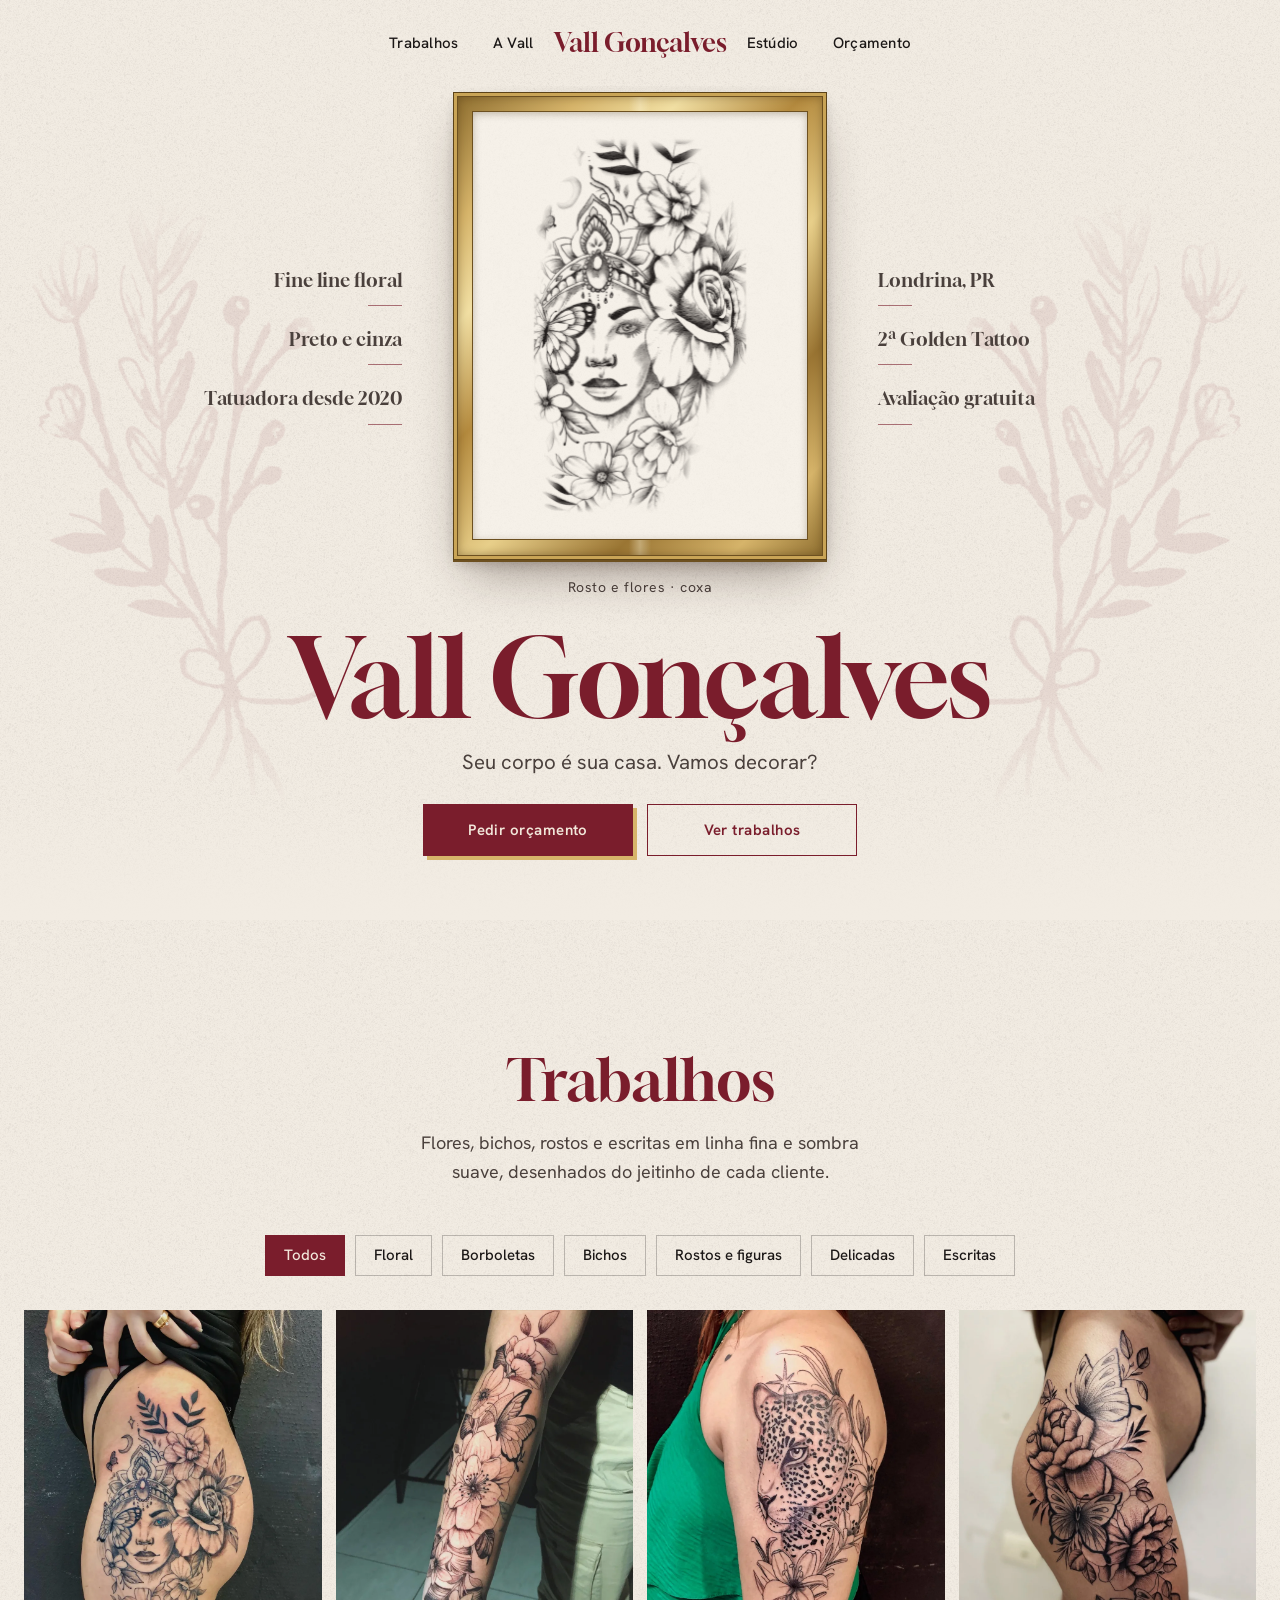
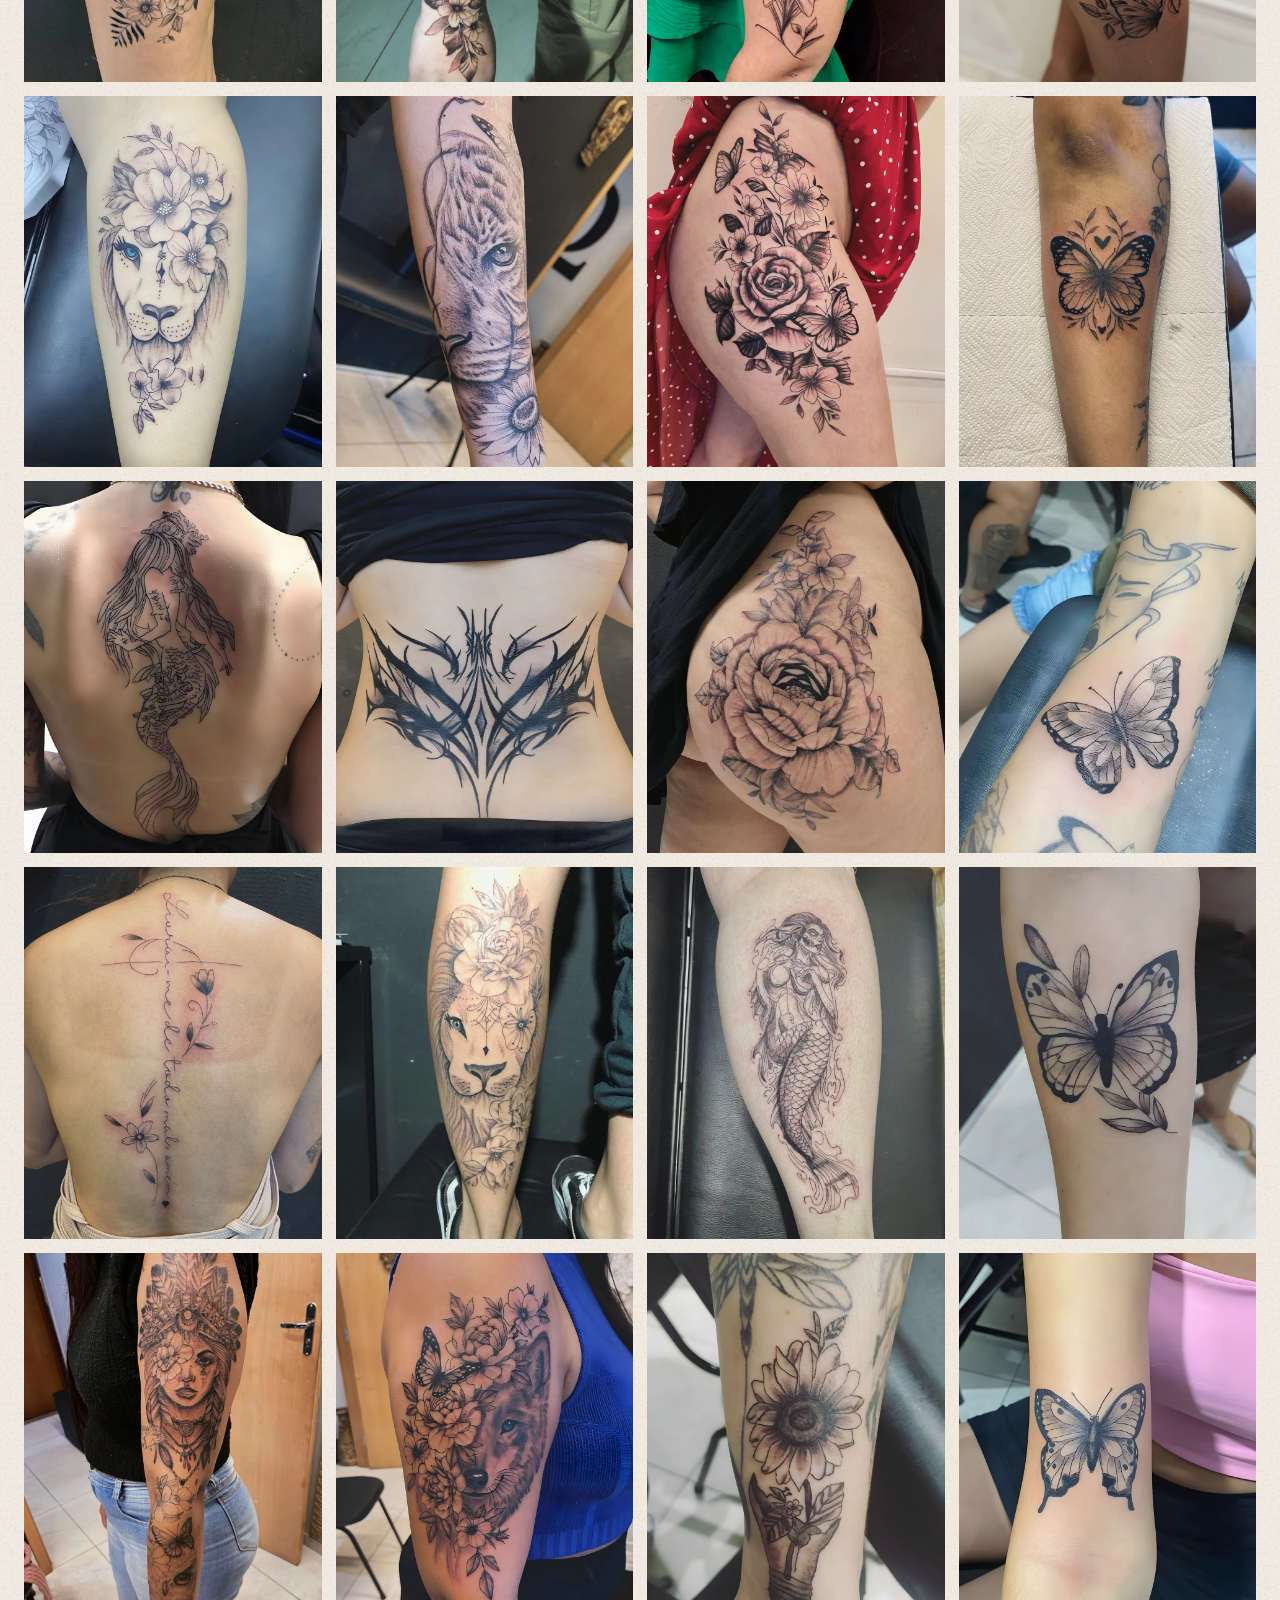
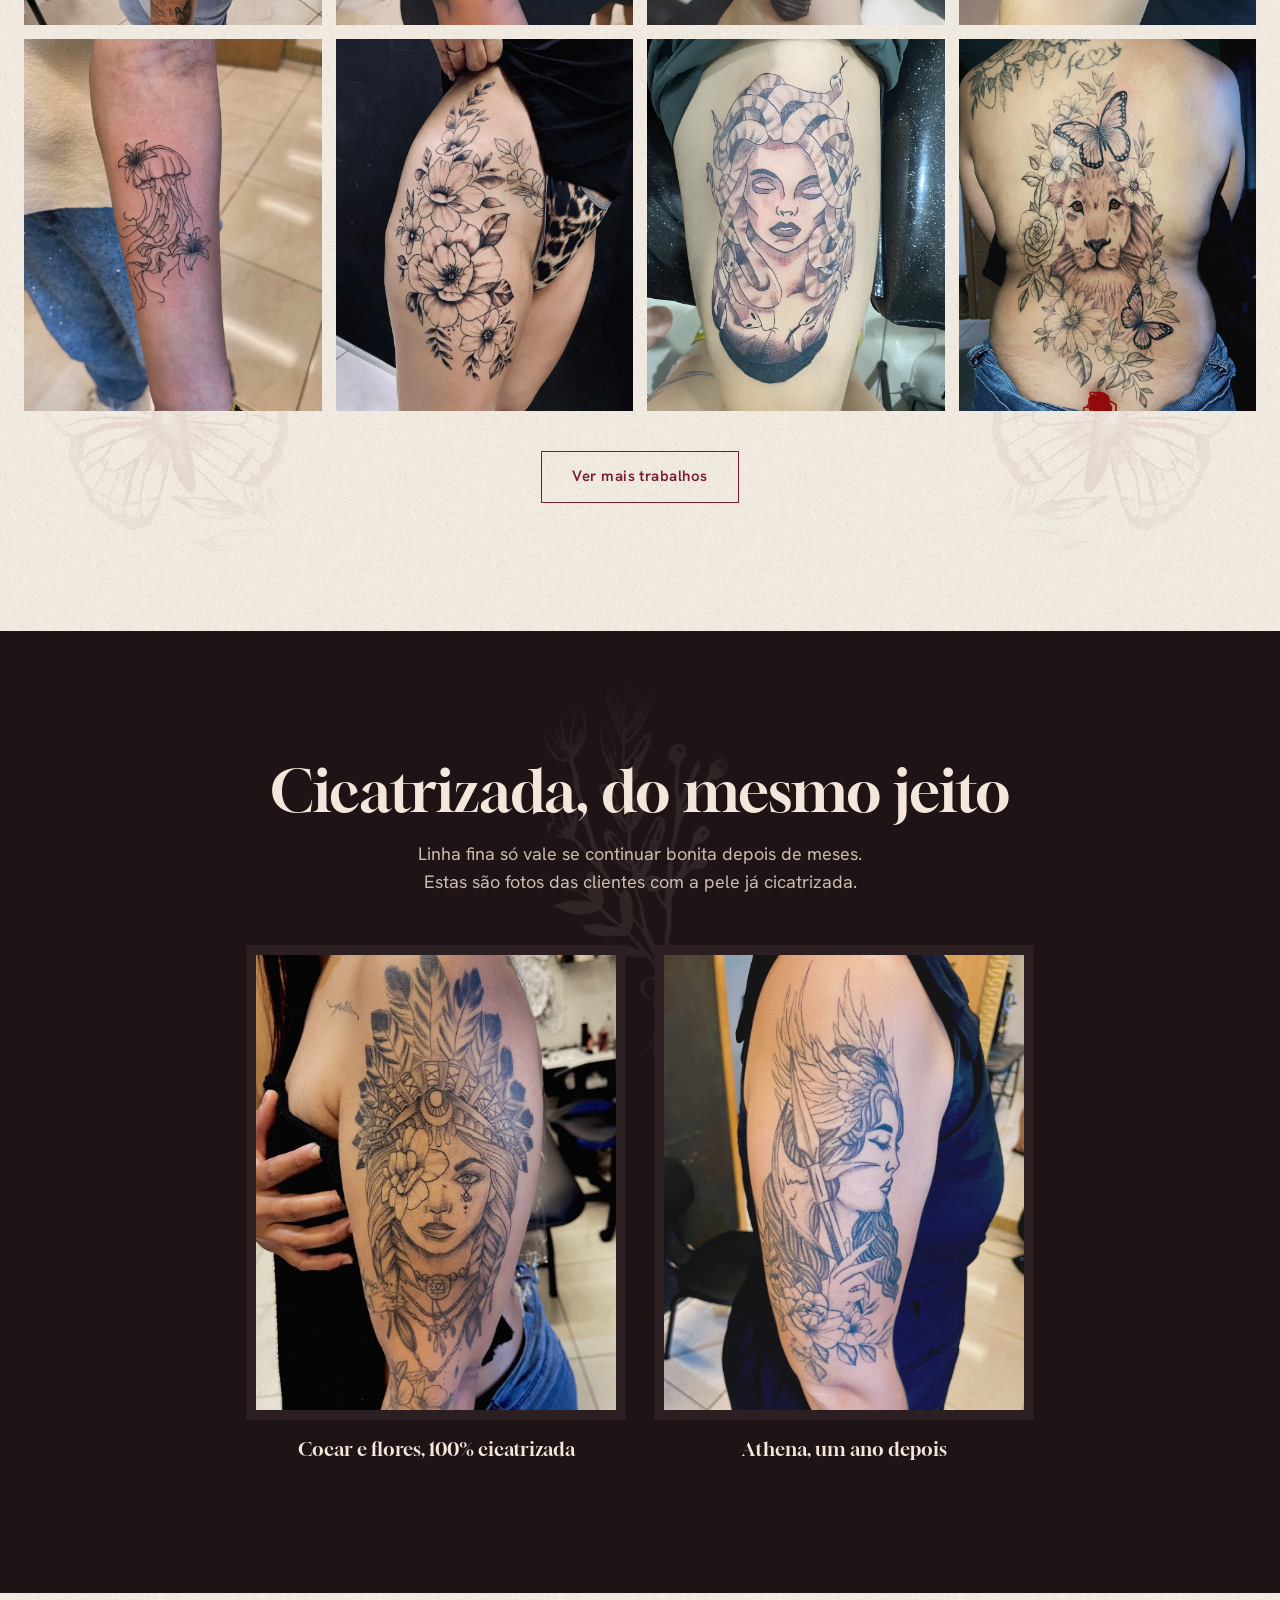
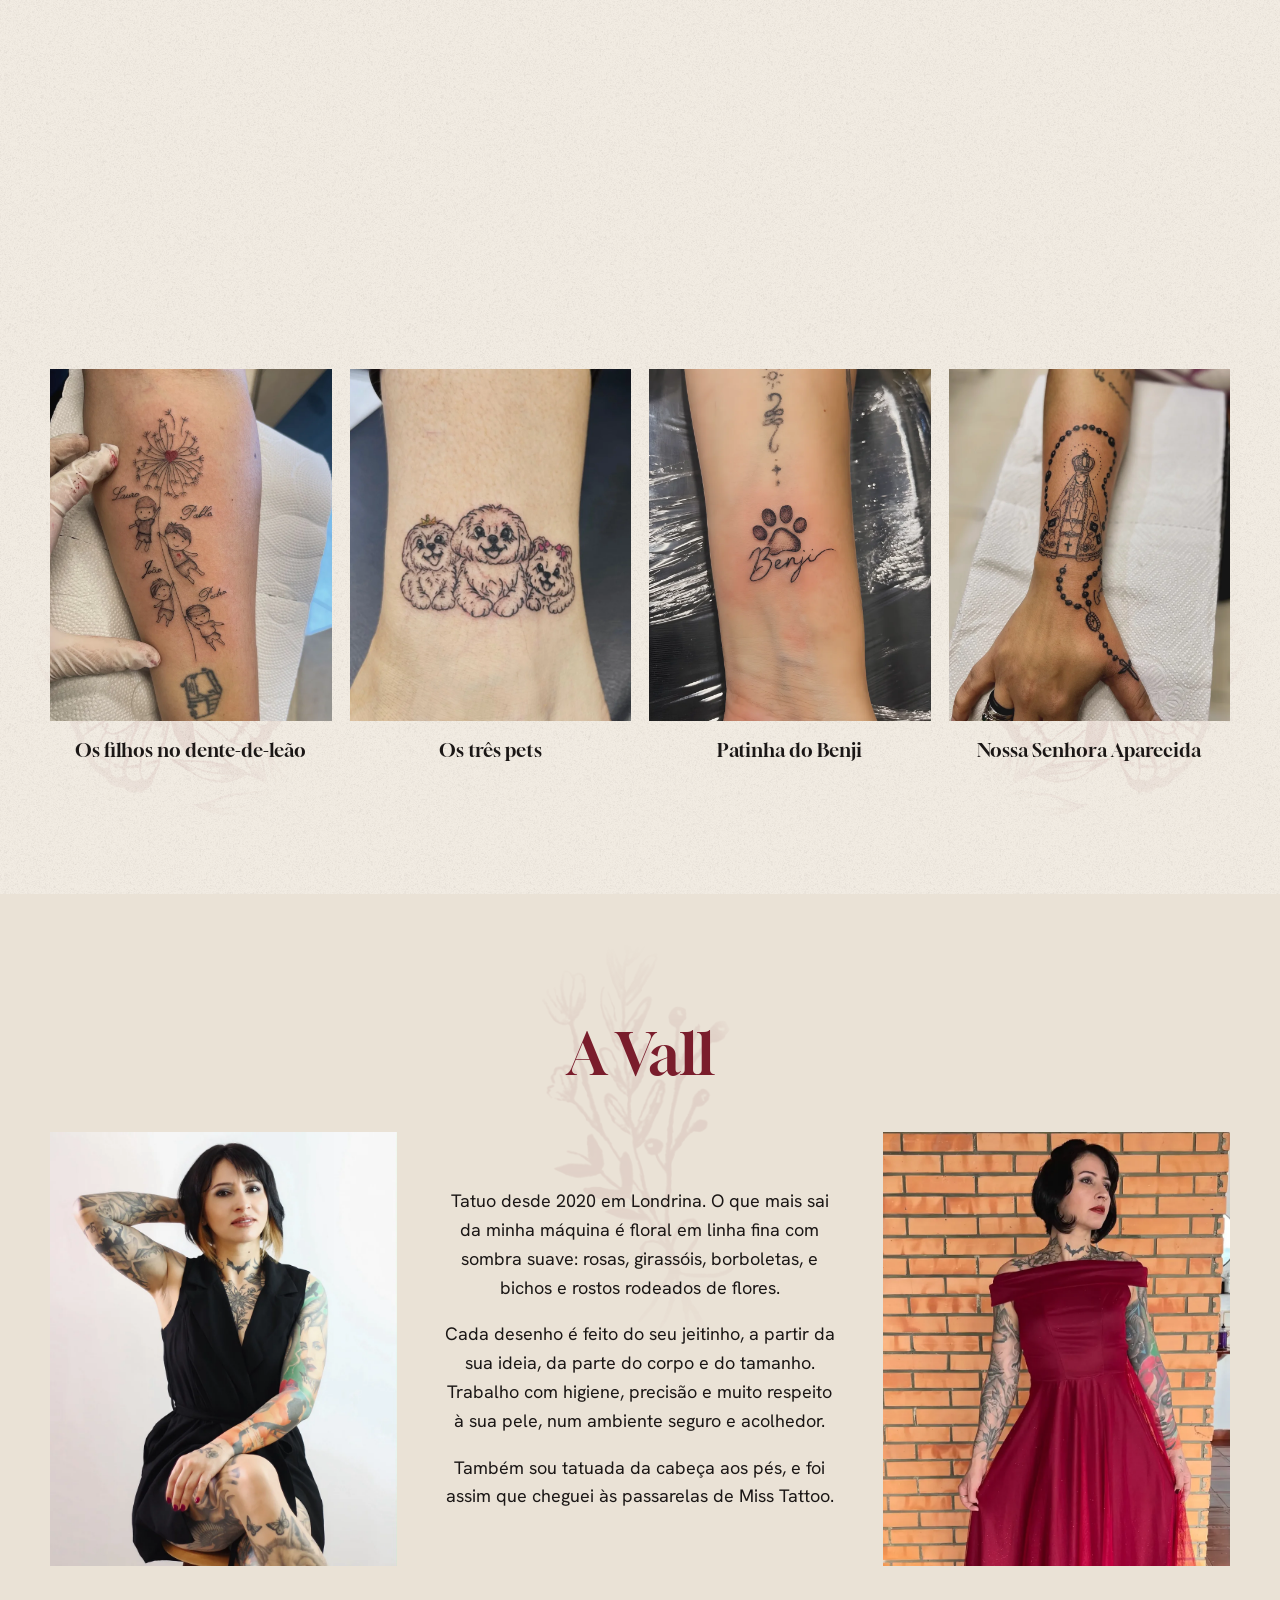
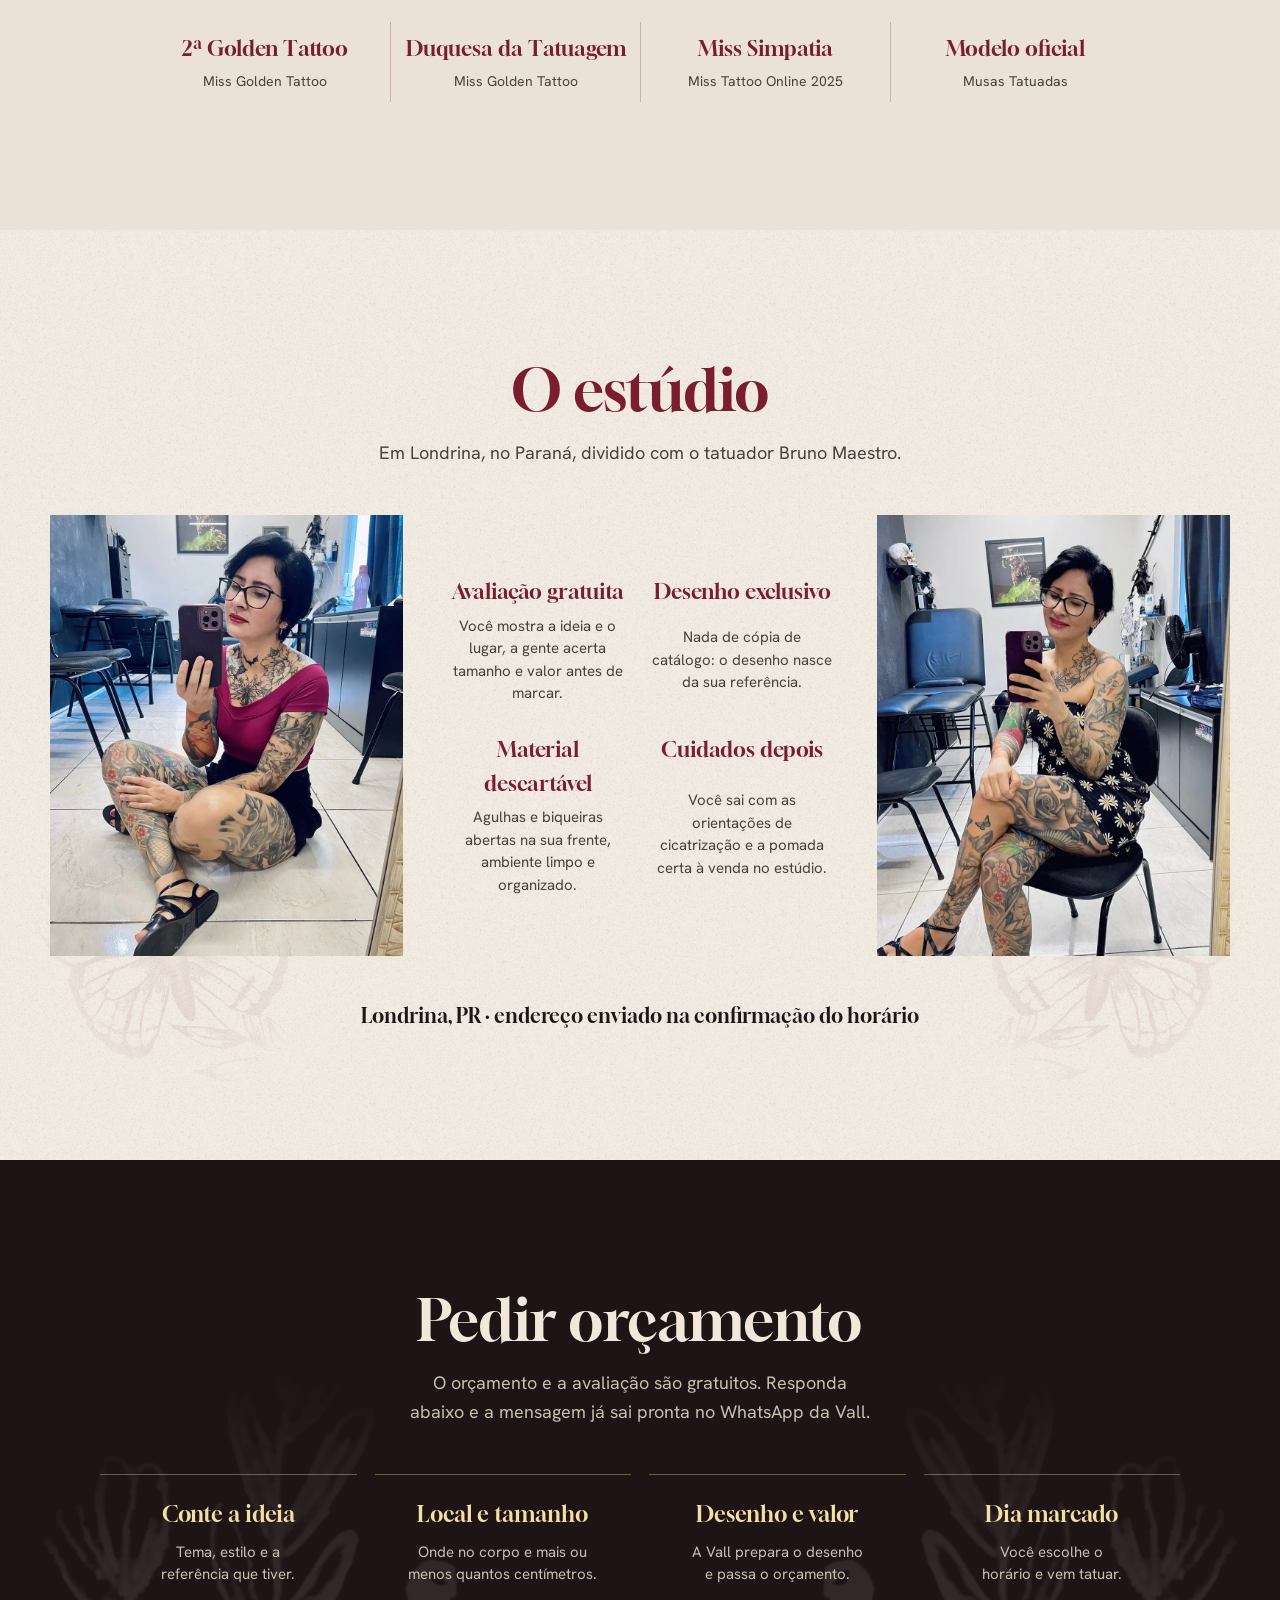
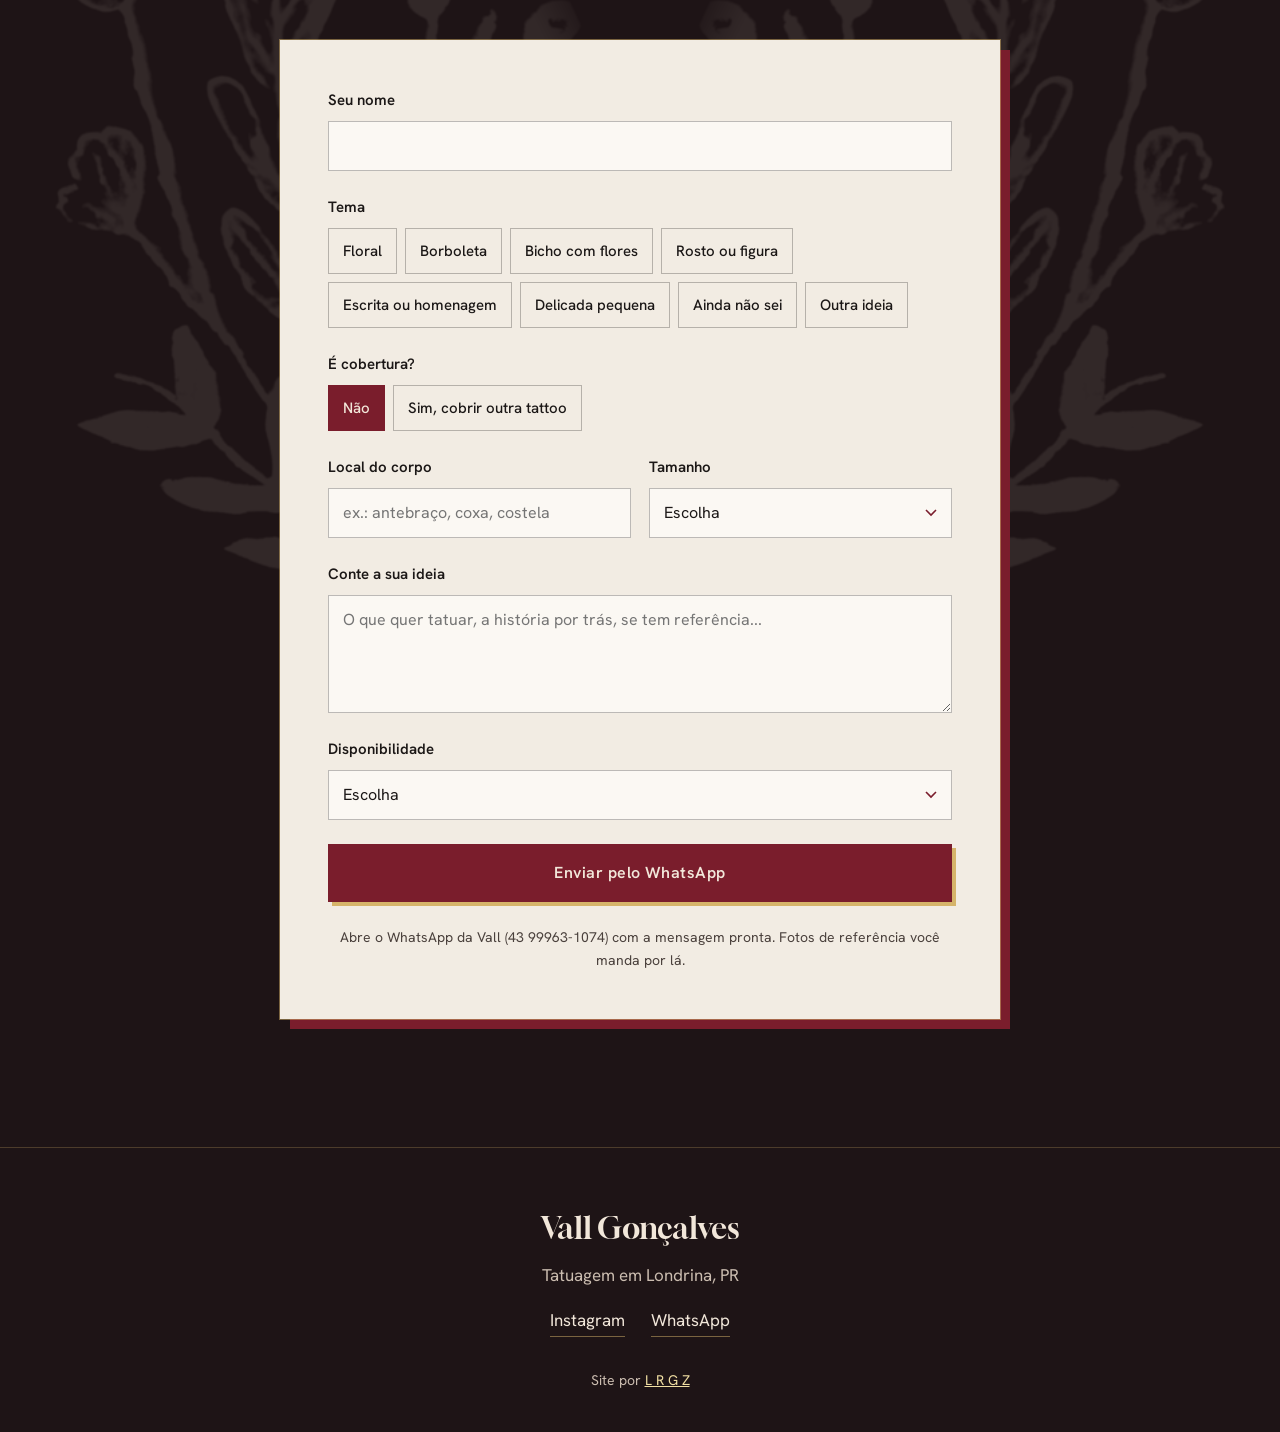
==== index.html @ ab53dd54 "Prévia Vall Gonçalves: quadro dourado com a peça do estêncil ao sombreado Co-Authored-By: Claude Opu" ====
<!doctype html>
<html lang="pt-BR">
<head>
<meta charset="utf-8">
<meta name="viewport" content="width=device-width, initial-scale=1">
<title>Vall Gonçalves Tattoo · fine line floral em Londrina</title>
<meta name="description" content="Tatuagem fine line floral, preto e cinza e homenagens em Londrina-PR. Avaliação gratuita e orçamento pelo WhatsApp.">
<meta name="robots" content="noindex, nofollow">
<meta property="og:title" content="Vall Gonçalves Tattoo">
<meta property="og:description" content="Fine line floral, preto e cinza e homenagens em Londrina-PR.">
<meta property="og:image" content="assets/og.jpg">
<meta property="og:type" content="website">
<meta name="theme-color" content="#F2ECE3">
<link rel="icon" href="assets/favicon.svg" type="image/svg+xml">
<link rel="icon" href="assets/favicon-32.png" sizes="32x32">
<link rel="apple-touch-icon" href="assets/icon-180.png">
<link rel="preload" href="assets/fonts/gloock.woff2" as="font" type="font/woff2" crossorigin>
<link rel="preload" href="assets/fonts/hanken.woff2" as="font" type="font/woff2" crossorigin>
<link rel="preload" href="assets/hero/mulher.webp" as="image">
<link rel="stylesheet" href="assets/site.css?v=1">
</head>
<body>

<header class="topo">
  <nav class="nav" aria-label="Principal">
    <div class="nav-lado"><a href="#trabalhos">Trabalhos</a><a href="#vall">A Vall</a></div>
    <a class="marca" href="#inicio" aria-label="Vall Gonçalves, início">Vall Gonçalves</a>
    <div class="nav-lado"><a href="#estudio">Estúdio</a><a href="#marcar">Orçamento</a></div>
  </nav>
</header>

<main>
<!-- HERO: a peça dela nasce dentro do quadro dourado (o da Miss Golden e o espelho do estúdio) -->
<section class="hero" id="inicio">
  <img class="orn orn-hero orn-e" src="assets/img/orn/ramo.webp" alt="" aria-hidden="true">
  <img class="orn orn-hero orn-d" src="assets/img/orn/ramo.webp" alt="" aria-hidden="true">
  <div class="hero-palco">
    <ul class="hero-info hero-info-e">
      <li>Fine line floral</li>
      <li>Preto e cinza</li>
      <li>Tatuadora desde 2020</li>
    </ul>
    <figure class="quadro" id="quadro" aria-label="Rosto e flores tatuado pela Vall, do estêncil ao sombreado">
      <div class="quadro-moldura">
        <div class="quadro-pp">
          <canvas id="sombra" aria-hidden="true"></canvas>
          <video id="sombraV" muted playsinline preload="auto" aria-hidden="true" hidden></video>
        </div>
      </div>
      <figcaption id="qCap">Rosto e flores · coxa</figcaption>
    </figure>
    <ul class="hero-info hero-info-d">
      <li>Londrina, PR</li>
      <li>2ª Golden Tattoo</li>
      <li>Avaliação gratuita</li>
    </ul>
  </div>
  <h1 class="nome">Vall Gonçalves</h1>
  <p class="mote">Seu corpo é sua casa. Vamos decorar?</p>
  <div class="botoes">
    <a class="btn btn-cheio" href="#marcar">Pedir orçamento</a>
    <a class="btn" href="#trabalhos">Ver trabalhos</a>
  </div>
</section>

<!-- TRABALHOS -->
<section class="sec" id="trabalhos">
  <img class="orn orn-canto orn-ce" src="assets/img/orn/borboleta.webp" alt="" aria-hidden="true">
  <img class="orn orn-canto orn-cd" src="assets/img/orn/borboleta.webp" alt="" aria-hidden="true">
  <div class="sec-cab">
    <h2>Trabalhos</h2>
    <p>Flores, bichos, rostos e escritas em linha fina e sombra suave, desenhados do jeitinho de cada cliente.</p>
  </div>
  <div class="filtros" role="group" aria-label="Filtrar por estilo" id="filtros"></div>
  <div class="grade" id="grade"></div>
  <div class="mais-wrap"><button class="btn" id="verMais" type="button">Ver mais trabalhos</button></div>
</section>

<!-- CICATRIZADA -->
<section class="sec sec-escura" id="cicatrizada">
  <img class="orn orn-centro" src="assets/img/orn/ramo.webp" alt="" aria-hidden="true">
  <div class="sec-cab">
    <h2>Cicatrizada, do mesmo jeito</h2>
    <p>Linha fina só vale se continuar bonita depois de meses. Estas são fotos das clientes com a pele já cicatrizada.</p>
  </div>
  <div class="cic">
    <figure><img src="assets/img/cic-DcbF9.webp" alt="Tatuagem de cocar e flores no braço, cicatrizada" width="960" height="1200"><figcaption>Cocar e flores, 100% cicatrizada</figcaption></figure>
    <figure><img src="assets/img/cic-DWOlD.webp" alt="Tatuagem de Athena no braço, cicatrizada um ano depois" width="960" height="1200"><figcaption>Athena, um ano depois</figcaption></figure>
  </div>
</section>

<!-- HOMENAGENS -->
<section class="sec" id="homenagens">
  <img class="orn orn-canto orn-ce" src="assets/img/orn/borboleta.webp" alt="" aria-hidden="true">
  <img class="orn orn-canto orn-cd" src="assets/img/orn/borboleta.webp" alt="" aria-hidden="true">
  <div class="sec-cab">
    <h2>Eu não tatuei só a pele. Tatuei história.</h2>
    <p>Filhos, pets, mãe e fé. Homenagens desenhadas a partir da foto e da história que você trouxer.</p>
  </div>
  <div class="hom">
    <figure><img src="assets/img/p/DP61IYkEU3B_0.webp" alt="Dente-de-leão com os filhos em homenagem" width="960" height="1200"><figcaption>Os filhos no dente-de-leão</figcaption></figure>
    <figure><img src="assets/img/p/DWu6toFkW9__0.webp" alt="Retrato dos três cachorros em traço fino" width="960" height="1200"><figcaption>Os três pets</figcaption></figure>
    <figure><img src="assets/img/p/DfLYdzLEZZd_0.webp" alt="Patinha com o nome Benji" width="960" height="1200"><figcaption>Patinha do Benji</figcaption></figure>
    <figure><img src="assets/img/p/DWgmQj0EYYY_0.webp" alt="Nossa Senhora Aparecida com terço no pulso" width="960" height="1200"><figcaption>Nossa Senhora Aparecida</figcaption></figure>
  </div>
</section>

<!-- A VALL -->
<section class="sec sec-papel2" id="vall">
  <img class="orn orn-centro" src="assets/img/orn/ramo.webp" alt="" aria-hidden="true">
  <div class="sec-cab">
    <h2>A Vall</h2>
  </div>
  <div class="sobre">
    <figure class="sobre-foto"><img src="assets/img/vall.webp" alt="Vall Gonçalves, tatuadora, em ensaio preto e branco" width="960" height="1200"></figure>
    <div class="sobre-txt">
      <p>Tatuo desde 2020 em Londrina. O que mais sai da minha máquina é floral em linha fina com sombra suave: rosas, girassóis, borboletas, e bichos e rostos rodeados de flores.</p>
      <p>Cada desenho é feito do seu jeitinho, a partir da sua ideia, da parte do corpo e do tamanho. Trabalho com higiene, precisão e muito respeito à sua pele, num ambiente seguro e acolhedor.</p>
      <p>Também sou tatuada da cabeça aos pés, e foi assim que cheguei às passarelas de Miss Tattoo.</p>
    </div>
    <figure class="sobre-foto"><img src="assets/img/miss.webp" alt="Vall Gonçalves de vestido vinho no ensaio de Miss Tattoo" width="960" height="1200"></figure>
  </div>
  <ul class="titulos">
    <li><strong>2ª Golden Tattoo</strong><span>Miss Golden Tattoo</span></li>
    <li><strong>Duquesa da Tatuagem</strong><span>Miss Golden Tattoo</span></li>
    <li><strong>Miss Simpatia</strong><span>Miss Tattoo Online 2025</span></li>
    <li><strong>Modelo oficial</strong><span>Musas Tatuadas</span></li>
  </ul>
</section>

<!-- ESTÚDIO -->
<section class="sec" id="estudio">
  <img class="orn orn-canto orn-ce" src="assets/img/orn/borboleta.webp" alt="" aria-hidden="true">
  <img class="orn orn-canto orn-cd" src="assets/img/orn/borboleta.webp" alt="" aria-hidden="true">
  <div class="sec-cab">
    <h2>O estúdio</h2>
    <p>Em Londrina, no Paraná, dividido com o tatuador Bruno Maestro.</p>
  </div>
  <div class="est">
    <figure><img src="assets/img/estudio.webp" alt="Vall no estúdio, com as macas e o espelho de moldura dourada" width="960" height="1200"></figure>
    <ul class="est-itens">
      <li><strong>Avaliação gratuita</strong><span>Você mostra a ideia e o lugar, a gente acerta tamanho e valor antes de marcar.</span></li>
      <li><strong>Desenho exclusivo</strong><span>Nada de cópia de catálogo: o desenho nasce da sua referência.</span></li>
      <li><strong>Material descartável</strong><span>Agulhas e biqueiras abertas na sua frente, ambiente limpo e organizado.</span></li>
      <li><strong>Cuidados depois</strong><span>Você sai com as orientações de cicatrização e a pomada certa à venda no estúdio.</span></li>
    </ul>
    <figure><img src="assets/img/estudio-2.webp" alt="Vall sentada no estúdio" width="960" height="1200"></figure>
  </div>
  <p class="est-local">Londrina, PR · endereço enviado na confirmação do horário</p>
</section>

<!-- PEDIR ORÇAMENTO -->
<section class="sec sec-escura" id="marcar">
  <img class="orn orn-hero orn-e" src="assets/img/orn/ramo.webp" alt="" aria-hidden="true">
  <img class="orn orn-hero orn-d" src="assets/img/orn/ramo.webp" alt="" aria-hidden="true">
  <div class="sec-cab">
    <h2>Pedir orçamento</h2>
    <p>O orçamento e a avaliação são gratuitos. Responda abaixo e a mensagem já sai pronta no WhatsApp da Vall.</p>
  </div>
  <ol class="passos">
    <li><strong>Conte a ideia</strong><span>Tema, estilo e a referência que tiver.</span></li>
    <li><strong>Local e tamanho</strong><span>Onde no corpo e mais ou menos quantos centímetros.</span></li>
    <li><strong>Desenho e valor</strong><span>A Vall prepara o desenho e passa o orçamento.</span></li>
    <li><strong>Dia marcado</strong><span>Você escolhe o horário e vem tatuar.</span></li>
  </ol>
  <form class="form" id="form" novalidate>
    <div class="campo">
      <label for="fNome">Seu nome</label>
      <input id="fNome" name="nome" type="text" autocomplete="name" required>
      <p class="erro" id="fErro" hidden>Escreva o seu nome para a Vall saber com quem fala.</p>
    </div>
    <fieldset class="campo">
      <legend>Tema</legend>
      <div class="chips" id="fTema">
        <label><input type="radio" name="tema" value="Floral"><span>Floral</span></label>
        <label><input type="radio" name="tema" value="Borboleta"><span>Borboleta</span></label>
        <label><input type="radio" name="tema" value="Bicho com flores"><span>Bicho com flores</span></label>
        <label><input type="radio" name="tema" value="Rosto ou figura"><span>Rosto ou figura</span></label>
        <label><input type="radio" name="tema" value="Escrita ou homenagem"><span>Escrita ou homenagem</span></label>
        <label><input type="radio" name="tema" value="Delicada pequena"><span>Delicada pequena</span></label>
        <label><input type="radio" name="tema" value="Ainda não sei"><span>Ainda não sei</span></label>
        <label><input type="radio" name="tema" value="Outra ideia"><span>Outra ideia</span></label>
      </div>
    </fieldset>
    <fieldset class="campo">
      <legend>É cobertura?</legend>
      <div class="chips chips-2">
        <label><input type="radio" name="cob" value="Não" checked><span>Não</span></label>
        <label><input type="radio" name="cob" value="Sim"><span>Sim, cobrir outra tattoo</span></label>
      </div>
    </fieldset>
    <div class="duas">
      <div class="campo">
        <label for="fLocal">Local do corpo</label>
        <input id="fLocal" name="local" type="text" placeholder="ex.: antebraço, coxa, costela">
      </div>
      <div class="campo">
        <label for="fTam">Tamanho</label>
        <select id="fTam" name="tam">
          <option value="">Escolha</option>
          <option>Pequena, até 10 cm</option>
          <option>Média, de 10 a 20 cm</option>
          <option>Grande, mais de 20 cm</option>
          <option>Fechamento</option>
          <option>Não sei ainda</option>
        </select>
      </div>
    </div>
    <div class="campo">
      <label for="fIdeia">Conte a sua ideia</label>
      <textarea id="fIdeia" name="ideia" rows="4" placeholder="O que quer tatuar, a história por trás, se tem referência..."></textarea>
    </div>
    <div class="campo">
      <label for="fDisp">Disponibilidade</label>
      <select id="fDisp" name="disp">
        <option value="">Escolha</option>
        <option>Durante a semana</option>
        <option>Sábado</option>
        <option>Qualquer dia</option>
        <option>Só quero o orçamento por enquanto</option>
      </select>
    </div>
    <button class="btn btn-cheio btn-envio" type="submit">Enviar pelo WhatsApp</button>
    <p class="form-nota">Abre o WhatsApp da Vall (43 99963-1074) com a mensagem pronta. Fotos de referência você manda por lá.</p>
  </form>
</section>
</main>

<footer class="rodape">
  <p class="marca">Vall Gonçalves</p>
  <p>Tatuagem em Londrina, PR</p>
  <p class="rodape-links"><a href="https://www.instagram.com/vallgoncalves.tattoo/" target="_blank" rel="noopener">Instagram</a><a href="https://wa.me/5543999631074" target="_blank" rel="noopener">WhatsApp</a></p>
  <p class="assina">Site por <a href="https://lrgz.com.br">L R G Z</a></p>
</footer>

<!-- lightbox -->
<div class="lb" id="lb" hidden role="dialog" aria-modal="true" aria-label="Trabalho ampliado">
  <button class="lb-x" id="lbX" type="button" aria-label="Fechar">Fechar</button>
  <button class="lb-seta lb-ant" id="lbAnt" type="button" aria-label="Anterior">‹</button>
  <figure class="lb-fig"><img id="lbImg" alt=""><figcaption id="lbCap"></figcaption></figure>
  <button class="lb-seta lb-prox" id="lbProx" type="button" aria-label="Próxima">›</button>
  <button class="btn btn-cheio lb-quero" id="lbQuero" type="button">Quero uma assim</button>
</div>

<script src="assets/pecas.js?v=1"></script>
<script src="assets/sombreado.js?v=1"></script>
<script src="assets/main.js?v=1"></script>
</body>
</html>
---- assets/site.css ----
@font-face{font-family:"Gloock";src:url(fonts/gloock.woff2) format("woff2");font-weight:400;font-display:swap;unicode-range:U+0000-00FF,U+0131,U+0152-0153,U+02BB-02BC,U+02C6,U+02DA,U+02DC,U+2000-206F,U+20AC,U+2122,U+2191,U+2193,U+2212,U+2215}
@font-face{font-family:"Gloock";src:url(fonts/gloock-ext.woff2) format("woff2");font-weight:400;font-display:swap;unicode-range:U+0100-02AF,U+1E00-1EFF,U+2020,U+20A0-20AB,U+20AD-20C0,U+2113,U+2C60-2C7F,U+A720-A7FF}
@font-face{font-family:"Hanken Grotesk";src:url(fonts/hanken.woff2) format("woff2");font-weight:100 900;font-display:swap}

:root{
  --papel:#F2ECE3; --papel2:#EAE2D6; --tinta:#1B1716; --tinta2:#4a403c;
  --vinho:#7A1D2C; --vinho2:#5E1421; --escuro:#1E1416; --creme:#F2E7DA;
  --ouro1:#8a6a2c; --ouro2:#d6b46a; --ouro3:#f1dfa3;
  --ease:cubic-bezier(.16,.84,.32,1);
  --serif:"Gloock",Georgia,serif; --sans:"Hanken Grotesk",system-ui,sans-serif;
}
*,*::before,*::after{box-sizing:border-box}
[hidden]{display:none!important}
html{scroll-behavior:smooth;-webkit-text-size-adjust:100%}
body{margin:0;background:url(img/grao.png),var(--papel);color:var(--tinta);font:400 17px/1.6 var(--sans);overflow-x:hidden}
img{display:block;max-width:100%;height:auto}
a{color:inherit}
h1,h2,h3{font-family:var(--serif);font-weight:400;margin:0;line-height:1.08}
h2{font-size:clamp(34px,4.6vw,58px);color:var(--vinho);text-wrap:balance;text-align:center}
p{margin:0}

/* NAV */
.topo{position:relative;z-index:5}
.nav{max-width:1240px;margin:0 auto;padding:22px 28px;display:grid;grid-template-columns:1fr auto 1fr;align-items:center;gap:20px}
.nav-lado{display:flex;gap:34px}
.nav-lado:first-child{justify-content:flex-end}
.nav-lado a{text-decoration:none;font-size:15px;font-weight:500;letter-spacing:.02em;padding:6px 0;background:linear-gradient(var(--vinho),var(--vinho)) 50% 100%/0 1px no-repeat;transition:background-size .3s var(--ease),color .3s var(--ease)}
.nav-lado a:hover{background-size:100% 1px;color:var(--vinho)}
.marca{font-family:var(--serif);font-size:26px;color:var(--vinho);text-decoration:none;white-space:nowrap;text-align:center}

/* BOTÕES */
.btn{display:inline-flex;align-items:center;justify-content:center;min-height:52px;padding:0 30px;border:1.5px solid var(--vinho);background:transparent;color:var(--vinho);font:600 15px/1 var(--sans);letter-spacing:.03em;text-decoration:none;cursor:pointer;border-radius:0;transition:background-color .3s var(--ease),color .3s var(--ease),transform .3s var(--ease),box-shadow .3s var(--ease)}
.btn:hover{background:var(--vinho);color:var(--creme)}
.btn:active{transform:translateY(1px) scale(.985)}
.btn-cheio{background:var(--vinho);color:var(--creme);box-shadow:4px 4px 0 var(--ouro2)}
.btn-cheio:hover{background:var(--vinho2);box-shadow:2px 2px 0 var(--ouro2)}
.btn:focus-visible,a:focus-visible,button:focus-visible{outline:2px solid var(--ouro1);outline-offset:3px}

/* ORNAMENTOS (traço da própria Vall) */
.orn{position:absolute;z-index:0;pointer-events:none;user-select:none;-webkit-user-drag:none}
.orn-hero{top:12%;height:76%;width:auto;opacity:.085;-webkit-mask-image:linear-gradient(180deg,transparent,#000 18%,#000 80%,transparent);mask-image:linear-gradient(180deg,transparent,#000 18%,#000 80%,transparent)}
.orn-e{left:max(1.5vw,calc(50% - 760px))}
.orn-d{right:max(1.5vw,calc(50% - 760px));transform:scaleX(-1)}
.orn-canto{bottom:60px;width:min(300px,24vw);opacity:.08;-webkit-mask-image:radial-gradient(closest-side,#000 55%,transparent);mask-image:radial-gradient(closest-side,#000 55%,transparent)}
.orn-ce{left:max(2vw,calc(50% - 720px));transform:rotate(-14deg)}
.orn-cd{right:max(2vw,calc(50% - 720px));transform:scaleX(-1) rotate(-14deg)}
.orn-centro{left:50%;top:40px;height:420px;width:auto;transform:translateX(-50%);opacity:.08;-webkit-mask-image:linear-gradient(180deg,transparent,#000 25%,#000 60%,transparent);mask-image:linear-gradient(180deg,transparent,#000 25%,#000 60%,transparent)}

/* HERO */
.hero{position:relative;z-index:1;overflow:hidden;min-height:calc(100svh - 82px);padding:6px 20px 64px;display:flex;flex-direction:column;align-items:center;justify-content:center;text-align:center}
.hero::after{content:"";position:absolute;left:0;right:0;bottom:0;height:120px;background:linear-gradient(transparent,var(--papel));pointer-events:none;z-index:0}
.hero>*:not(.orn){position:relative;z-index:1}
.hero-palco{display:grid;grid-template-columns:1fr auto 1fr;align-items:center;gap:clamp(24px,4vw,64px);width:100%;max-width:1180px}
.hero-info{list-style:none;margin:0;padding:0;display:grid;gap:18px;font-family:var(--serif);font-size:19px;color:var(--tinta2)}
.hero-info li{opacity:0;animation:sobe .7s var(--ease) forwards}
.hero-info li:nth-child(2){animation-delay:.1s}.hero-info li:nth-child(3){animation-delay:.2s}
.hero-info-e{text-align:right}.hero-info-d{text-align:left}
.hero-info li::after{content:"";display:block;width:34px;height:1px;background:var(--vinho);margin:10px 0 0;opacity:.6}
.hero-info-e li::after{margin-left:auto}

.quadro{margin:0;display:flex;flex-direction:column;align-items:center}
.quadro-moldura{
  --h:min(52svh,560px);
  height:var(--h);aspect-ratio:4/5;padding:calc(var(--h)*.042);
  background:
    linear-gradient(90deg,rgba(255,255,255,.0) 0 47%,rgba(255,250,225,.35) 50%,rgba(255,255,255,0) 53%) ,
    linear-gradient(135deg,var(--ouro1) 0%,var(--ouro2) 16%,var(--ouro3) 28%,#b48a3e 42%,#e8cf8a 58%,#9a7533 74%,var(--ouro2) 88%,var(--ouro1) 100%);
  box-shadow:
    inset 0 0 0 1px #5c4318,inset 0 0 0 4px #c9a456,inset 0 0 0 5px #6d5020,inset 0 0 10px 5px rgba(80,56,18,.45),
    0 2px 0 #6d5020,0 24px 46px -16px rgba(40,22,14,.45),0 6px 14px -4px rgba(40,22,14,.25);
  opacity:0;animation:sobe .8s var(--ease) .05s forwards;
}
.quadro-pp{position:relative;height:100%;background:#f6f1e9;box-shadow:inset 0 0 0 1px #6d5020,inset 0 2px 8px rgba(60,40,10,.35);overflow:hidden}
.quadro-pp::before{content:"";position:absolute;inset:0;background:url(img/grao.png);opacity:.35;pointer-events:none}
#sombra,#sombraV{position:absolute;inset:6%;width:88%;height:88%;display:block;object-fit:contain}
#sombraV{mix-blend-mode:multiply}
.quadro.estatica .quadro-pp{background:#f6f1e9 url(hero/mulher-final.webp) center/88% no-repeat}
.quadro figcaption{margin-top:16px;font-size:14px;letter-spacing:.04em;color:var(--tinta2);min-height:1.6em;transition:opacity .3s var(--ease)}
.nome{font-size:clamp(52px,min(8.4vw,12svh),128px);color:var(--vinho);margin-top:clamp(14px,2.4svh,26px);letter-spacing:-.01em;opacity:0;animation:sobe .8s var(--ease) .15s forwards}
.mote{font-size:clamp(17px,1.6vw,21px);color:var(--tinta2);margin-top:10px;opacity:0;animation:sobe .7s var(--ease) .25s forwards}
.botoes{display:flex;gap:14px;justify-content:center;margin-top:26px;opacity:0;animation:sobe .7s var(--ease) .3s forwards}
.botoes .btn{min-width:210px}
@keyframes sobe{from{opacity:0;transform:translateY(14px)}to{opacity:1;transform:none}}

/* SEÇÕES */
.sec{position:relative;z-index:1;overflow:hidden;padding:clamp(80px,10vw,128px) 24px}
.sec>*:not(.orn){position:relative;z-index:1}
.sec-papel2{background:var(--papel2)}
.sec-escura{background:var(--escuro);color:var(--creme)}
.sec-escura h2{color:var(--creme)}
.sec-escura .btn{border-color:var(--ouro2);color:var(--ouro3)}
.sec-escura .btn:hover{background:var(--ouro2);color:var(--escuro)}
.sec-escura .btn-cheio{background:var(--vinho);border-color:var(--vinho);color:var(--creme);box-shadow:4px 4px 0 var(--ouro2)}
.sec-escura .btn-cheio:hover{background:#8d2536;color:var(--creme)}
.sec-escura .orn{filter:brightness(0) invert(.9) sepia(.3)}
.sec-cab{max-width:760px;margin:0 auto 48px;text-align:center}
.sec-cab p{margin-top:18px;font-size:18px;color:var(--tinta2);text-wrap:balance}
.sec-escura .sec-cab p{color:#cbbdb0}

/* TRABALHOS */
.filtros{display:flex;flex-wrap:wrap;justify-content:center;gap:10px;margin:0 auto 34px;max-width:900px}
.filtros button{font:500 15px/1 var(--sans);padding:12px 18px;border:1px solid rgba(27,23,22,.25);background:transparent;color:var(--tinta);cursor:pointer;border-radius:0;transition:background-color .3s var(--ease),color .3s var(--ease),border-color .3s var(--ease),transform .3s var(--ease)}
.filtros button:hover{border-color:var(--vinho);color:var(--vinho)}
.filtros button:active{transform:scale(.97)}
.filtros button[aria-pressed="true"]{background:var(--vinho);border-color:var(--vinho);color:var(--creme)}
.grade{display:grid;grid-template-columns:repeat(4,1fr);gap:14px;max-width:1240px;margin:0 auto}
.grade button{all:unset;cursor:zoom-in;display:block;position:relative;overflow:hidden;aspect-ratio:4/5;background:var(--papel2)}
.grade img{width:100%;height:100%;object-fit:cover;transition:transform .5s var(--ease),filter .3s var(--ease);-webkit-user-drag:none;-webkit-touch-callout:none}
.grade button:hover img{transform:scale(1.035)}
.grade button:focus-visible{outline:2px solid var(--vinho);outline-offset:3px}
.grade .item{opacity:0;transform:translateY(10px);transition:opacity .5s var(--ease),transform .5s var(--ease)}
.grade .item.on{opacity:1;transform:none}
.mais-wrap{text-align:center;margin-top:40px}

/* CICATRIZADA */
.cic{display:grid;grid-template-columns:repeat(2,minmax(0,380px));justify-content:center;gap:28px}
.cic figure,.hom figure{margin:0}
.cic img{aspect-ratio:4/5;object-fit:cover;width:100%;border:10px solid #2b1f21}
.cic figcaption,.hom figcaption{text-wrap:balance;margin-top:14px;text-align:center;font-family:var(--serif);font-size:19px}

/* HOMENAGENS */
.hom{display:grid;grid-template-columns:repeat(4,1fr);gap:18px;max-width:1180px;margin:0 auto}
.hom img{aspect-ratio:4/5;object-fit:cover;width:100%}

/* A VALL */
.sobre{display:grid;grid-template-columns:1fr 1.15fr 1fr;gap:clamp(24px,3.4vw,48px);align-items:center;max-width:1180px;margin:0 auto}
.sobre-foto{margin:0}
.sobre-foto img{aspect-ratio:4/5;object-fit:cover;width:100%}
.sobre-txt{text-align:center;display:grid;gap:18px;font-size:18px}
.titulos{list-style:none;padding:0;margin:56px auto 0;max-width:1000px;display:grid;grid-template-columns:repeat(4,1fr);gap:0}
.titulos li{text-align:center;padding:10px 14px;border-left:1px solid rgba(122,29,44,.25);display:grid;gap:4px}
.titulos li:first-child{border-left:0}
.titulos strong{font-family:var(--serif);font-weight:400;font-size:21px;color:var(--vinho)}
.titulos span{font-size:14px;color:var(--tinta2)}

/* ESTÚDIO */
.est{display:grid;grid-template-columns:1fr 1.1fr 1fr;gap:clamp(24px,3.4vw,48px);align-items:center;max-width:1180px;margin:0 auto}
.est figure{margin:0}
.est img{aspect-ratio:4/5;object-fit:cover;width:100%}
.est-itens{list-style:none;margin:0;padding:0;display:grid;grid-template-columns:1fr 1fr;gap:28px 22px;text-align:center}
.est-itens li{display:grid;gap:6px}
.est-itens strong{font-family:var(--serif);font-weight:400;font-size:21px;color:var(--vinho)}
.est-itens span{font-size:15px;color:var(--tinta2);line-height:1.5}
.est-local{text-align:center;margin-top:44px;font-family:var(--serif);font-size:20px}

/* PEDIR ORÇAMENTO */
.passos{list-style:none;padding:0;margin:0 auto 54px;max-width:1080px;display:grid;grid-template-columns:repeat(4,1fr);gap:18px;counter-reset:p}
.passos li{border-top:1px solid rgba(214,180,106,.45);padding:22px 10px 0;text-align:center;display:grid;gap:8px}
.passos strong{font-family:var(--serif);font-weight:400;font-size:22px;color:var(--ouro3)}
.passos strong,.passos span{text-wrap:balance}
.passos span{font-size:15px;color:#cbbdb0;line-height:1.5}
.form{max-width:720px;margin:0 auto;background:var(--papel);color:var(--tinta);padding:clamp(26px,4vw,48px);display:grid;gap:24px;box-shadow:0 0 0 1px rgba(214,180,106,.5),10px 10px 0 var(--vinho)}
.campo{display:grid;gap:9px;border:0;margin:0;padding:0;min-width:0}
.campo label,.campo legend{font-weight:600;font-size:15px;padding:0}
.campo legend{margin-bottom:9px}
.form input[type=text],.form select,.form textarea{width:100%;font:400 16px/1.4 var(--sans);color:var(--tinta);background:#fbf8f3;border:1px solid rgba(27,23,22,.28);border-radius:0;padding:13px 14px;transition:border-color .3s var(--ease),box-shadow .3s var(--ease);appearance:none;-webkit-appearance:none}
.form select{background:#fbf8f3 url("data:image/svg+xml,%3Csvg xmlns='http://www.w3.org/2000/svg' width='12' height='8'%3E%3Cpath d='M1 1l5 5 5-5' fill='none' stroke='%237A1D2C' stroke-width='1.6'/%3E%3C/svg%3E") right 14px center no-repeat;padding-right:38px}
.form input:focus,.form select:focus,.form textarea:focus{outline:0;border-color:var(--vinho);box-shadow:0 0 0 3px rgba(122,29,44,.14)}
.form textarea{resize:vertical;min-height:110px}
.erro{color:var(--vinho);font-size:14px;font-weight:600}
.chips{display:flex;flex-wrap:wrap;gap:8px}
.chips label{cursor:pointer;font-weight:500}
.chips input{position:absolute;opacity:0;pointer-events:none}
.chips span{display:inline-block;padding:10px 14px;border:1px solid rgba(27,23,22,.28);font-size:15px;transition:background-color .3s var(--ease),color .3s var(--ease),border-color .3s var(--ease)}
.chips label:hover span{border-color:var(--vinho)}
.chips input:checked+span{background:var(--vinho);color:var(--creme);border-color:var(--vinho)}
.chips input:focus-visible+span{outline:2px solid var(--ouro1);outline-offset:2px}
.duas{display:grid;grid-template-columns:1fr 1fr;gap:18px}
.btn-envio{width:100%;min-height:58px;font-size:16px}
.form-nota{font-size:14px;color:var(--tinta2);text-align:center}
.aviso{font-size:15px;font-weight:600;color:var(--vinho);text-align:center}

/* RODAPÉ */
.rodape{position:relative;z-index:1;background:var(--escuro);color:#cbbdb0;text-align:center;padding:56px 24px 40px;display:grid;gap:10px;border-top:1px solid rgba(214,180,106,.25)}
.rodape .marca{color:var(--creme);font-size:30px}
.rodape-links{display:flex;gap:26px;justify-content:center;margin-top:8px}
.rodape-links a{color:var(--creme);text-decoration:none;border-bottom:1px solid rgba(214,180,106,.5);padding-bottom:2px;transition:color .3s var(--ease),border-color .3s var(--ease)}
.rodape-links a:hover{color:var(--ouro3);border-color:var(--ouro3)}
.assina{margin-top:22px;font-size:14px}
.assina a{color:var(--ouro3)}

/* LIGHTBOX */
.lb{position:fixed;inset:0;z-index:50;background:rgba(20,13,14,.94);display:grid;grid-template-columns:72px 1fr 72px;grid-template-rows:64px 1fr auto;align-items:center;justify-items:center;padding:0 12px 22px;opacity:0;transition:opacity .3s var(--ease)}
.lb.on{opacity:1}
.lb-fig{grid-column:2;grid-row:2;margin:0;display:flex;flex-direction:column;align-items:center;max-height:100%;min-height:0}
.lb-fig img{max-height:calc(100svh - 190px);max-width:100%;width:auto;object-fit:contain;-webkit-user-drag:none}
.lb-fig figcaption{color:var(--creme);font-family:var(--serif);font-size:20px;margin-top:12px;text-align:center}
.lb-x{grid-column:3;grid-row:1;justify-self:end;background:none;border:0;color:var(--creme);font:600 15px var(--sans);cursor:pointer;padding:10px}
.lb-seta{grid-row:2;background:none;border:1px solid rgba(242,231,218,.35);color:var(--creme);width:52px;height:52px;font-size:28px;line-height:1;cursor:pointer;border-radius:0;transition:background-color .3s var(--ease),border-color .3s var(--ease)}
.lb-seta:hover{background:rgba(242,231,218,.1);border-color:var(--creme)}
.lb-ant{grid-column:1}.lb-prox{grid-column:3}
.lb-quero{grid-column:1/-1;grid-row:3;margin-top:14px}

.surge{opacity:0;transform:translateY(16px);transition:opacity .7s var(--ease),transform .7s var(--ease)}
.surge.on{opacity:1;transform:none}

/* RESPONSIVO */
@media (max-width:1100px){
  .grade{grid-template-columns:repeat(3,1fr)}
  .hero-info{font-size:17px}
}
@media (max-width:900px){
  .nav{grid-template-columns:1fr;justify-items:center;gap:10px;padding:16px 16px 6px}
  .nav-lado{display:none}
  .marca{font-size:24px}
  .hero{min-height:auto;padding:8px 16px 56px}
  .hero-palco{grid-template-columns:1fr;gap:0}
  .hero-info{display:none}
  .quadro-moldura{--h:min(56svh,calc((100vw - 48px)*1.25))}
  .orn-hero{height:60%;top:6%;opacity:.07}
  .orn-e{left:-60px}.orn-d{right:-60px}
  .sobre,.est{grid-template-columns:1fr 1fr;max-width:640px}
  .sobre-txt,.est-itens{grid-column:1/-1;order:-1}
  .titulos{grid-template-columns:1fr 1fr;gap:18px 0}
  .titulos li:nth-child(3){border-left:0}
  .hom{grid-template-columns:1fr 1fr;max-width:640px}
  .passos{grid-template-columns:1fr 1fr;gap:28px 16px}
  .orn-canto{width:180px;opacity:.06}
}
@media (max-width:640px){
  body{font-size:16px}
  .grade{grid-template-columns:1fr 1fr;gap:8px}
  .sec{padding:72px 16px}
  .sec-cab{margin-bottom:34px}
  .sec-cab p{font-size:16px}
  .botoes{flex-direction:column;width:100%;max-width:340px}
  .botoes .btn{width:100%}
  .cic{grid-template-columns:1fr 1fr;gap:12px}
  .cic img{border-width:6px}
  .cic figcaption,.hom figcaption{font-size:16px}
  .hom{gap:12px}
  .sobre,.est{gap:12px}
  .sobre-txt{font-size:16px;margin-bottom:12px}
  .est-itens{gap:22px 14px;margin-bottom:12px}
  .est-itens strong{font-size:19px}
  .est-itens span{font-size:14px}
  .duas{grid-template-columns:1fr}
  .form{box-shadow:0 0 0 1px rgba(214,180,106,.5),6px 6px 0 var(--vinho)}
  .filtros{gap:8px}
  .filtros button{padding:11px 13px;font-size:14px}
  .lb{grid-template-columns:52px 1fr 52px;padding:0 4px 18px}
  .lb-seta{width:44px;height:44px}
  .orn-centro{height:300px;opacity:.06}
}
@media (max-width:360px){
  .titulos strong{font-size:18px}
  .passos strong{font-size:19px}
}
@media (orientation:landscape) and (max-height:520px){
  .quadro-moldura{--h:78svh}
  .hero{min-height:auto}
}
@media (min-width:901px) and (max-height:860px){
  .quadro-moldura{--h:47svh}
  .nome{margin-top:8px}
  .botoes{margin-top:20px}
  .hero{padding-bottom:40px}
}
@media (prefers-reduced-motion:reduce){
  *,*::before,*::after{animation-duration:.01ms!important;transition-duration:.01ms!important}
  .surge,.grade .item{opacity:1;transform:none}
}
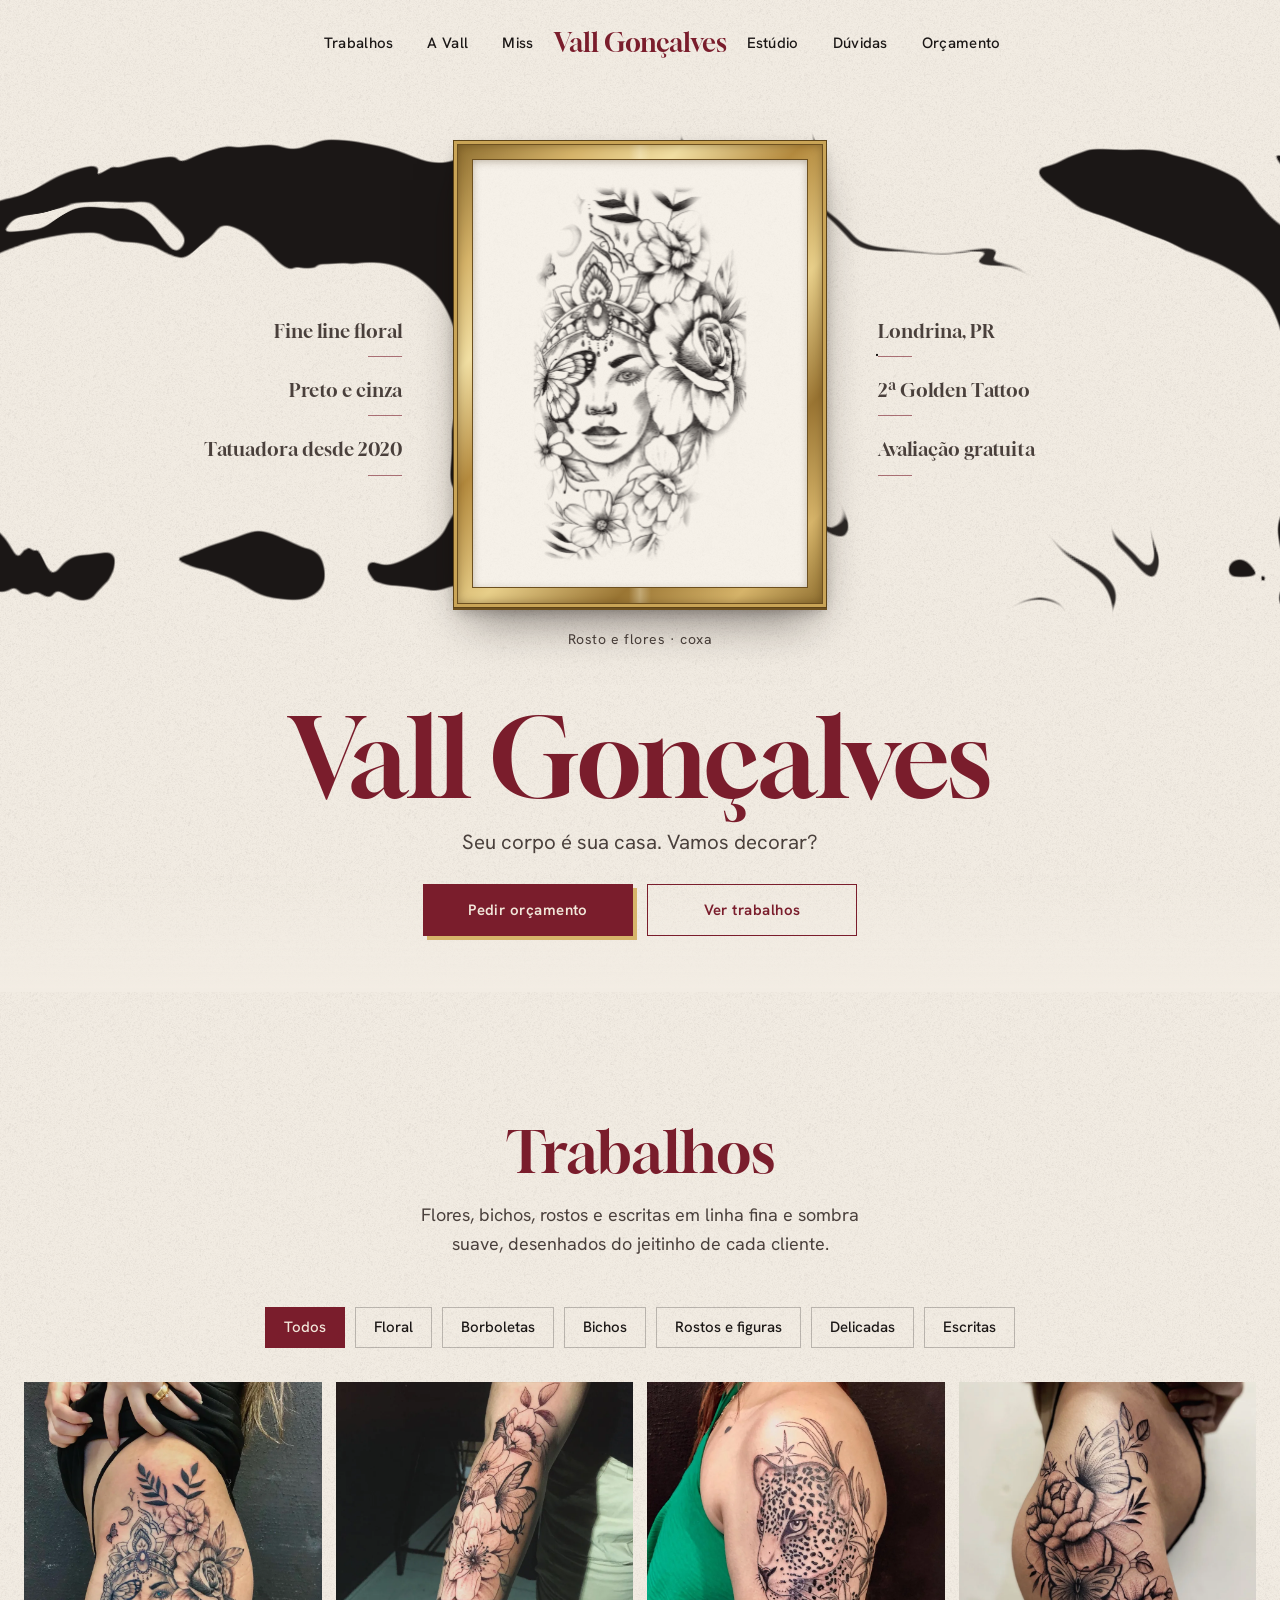
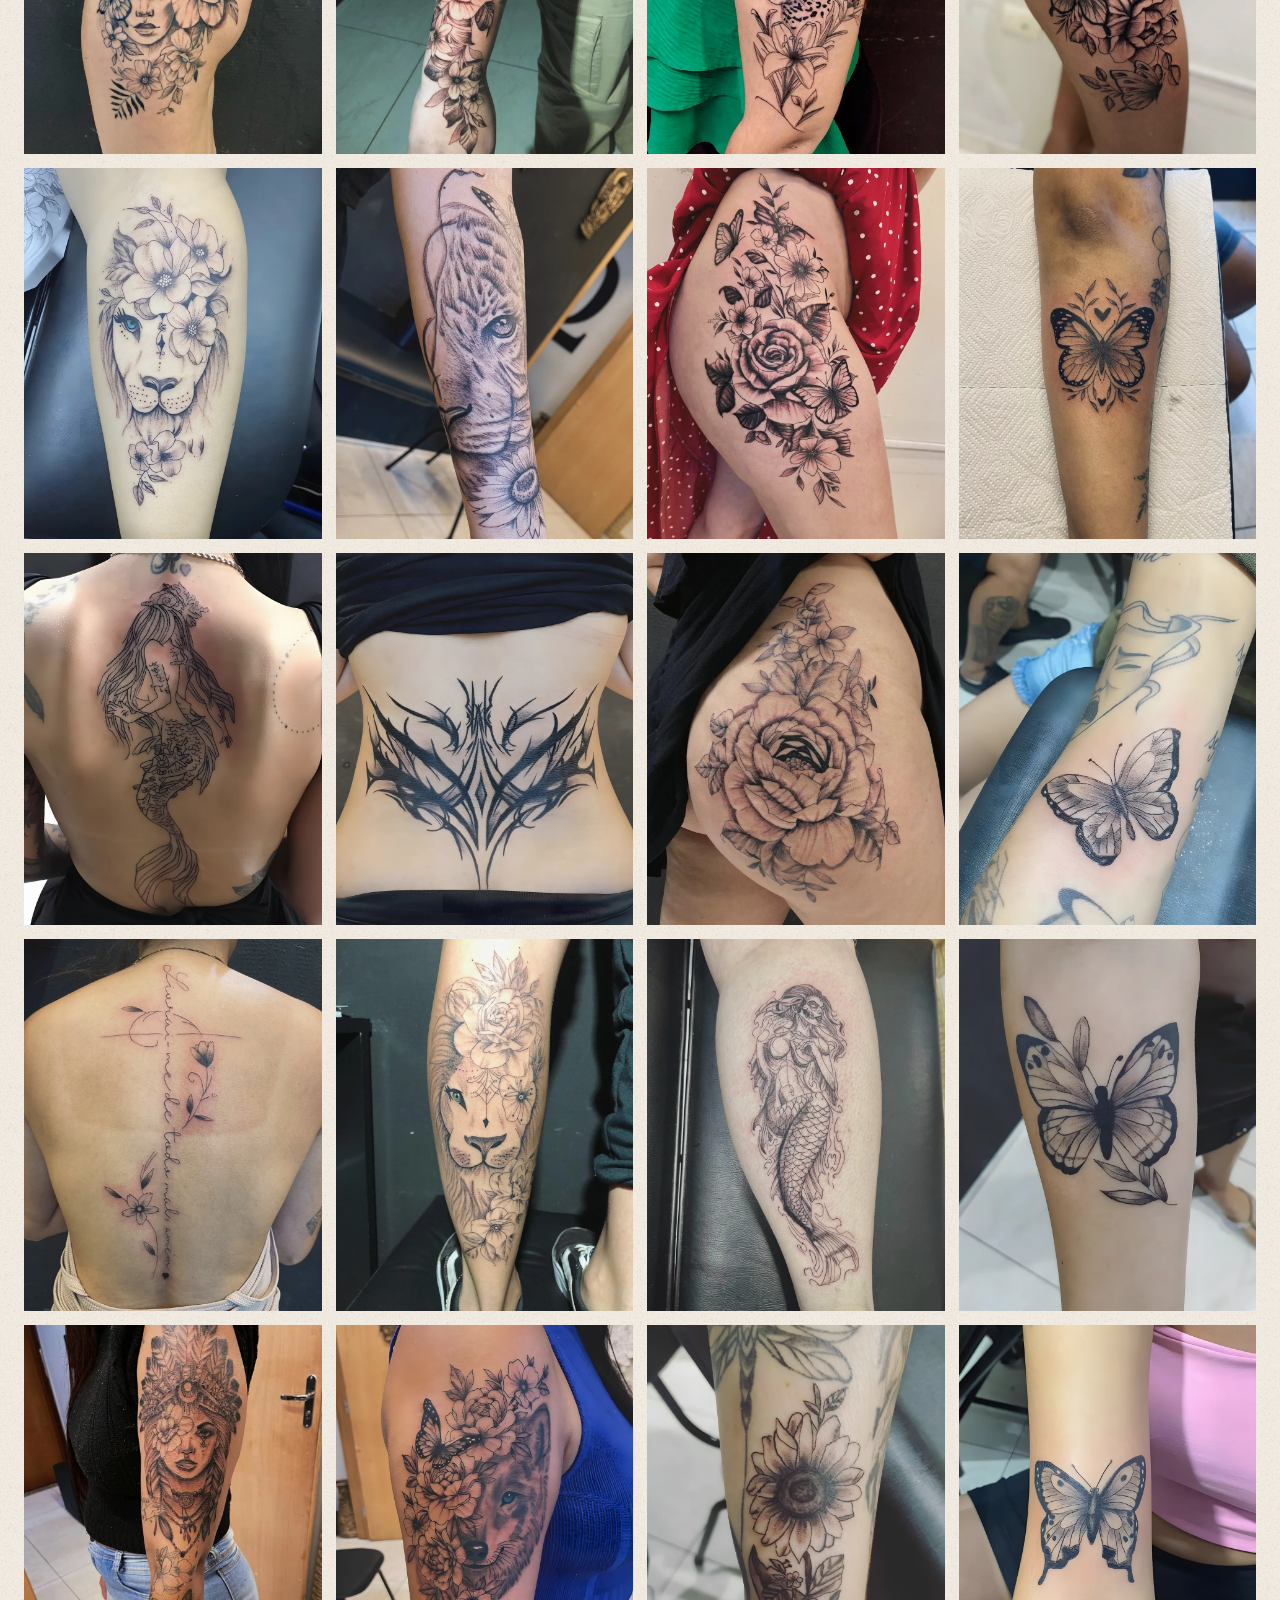
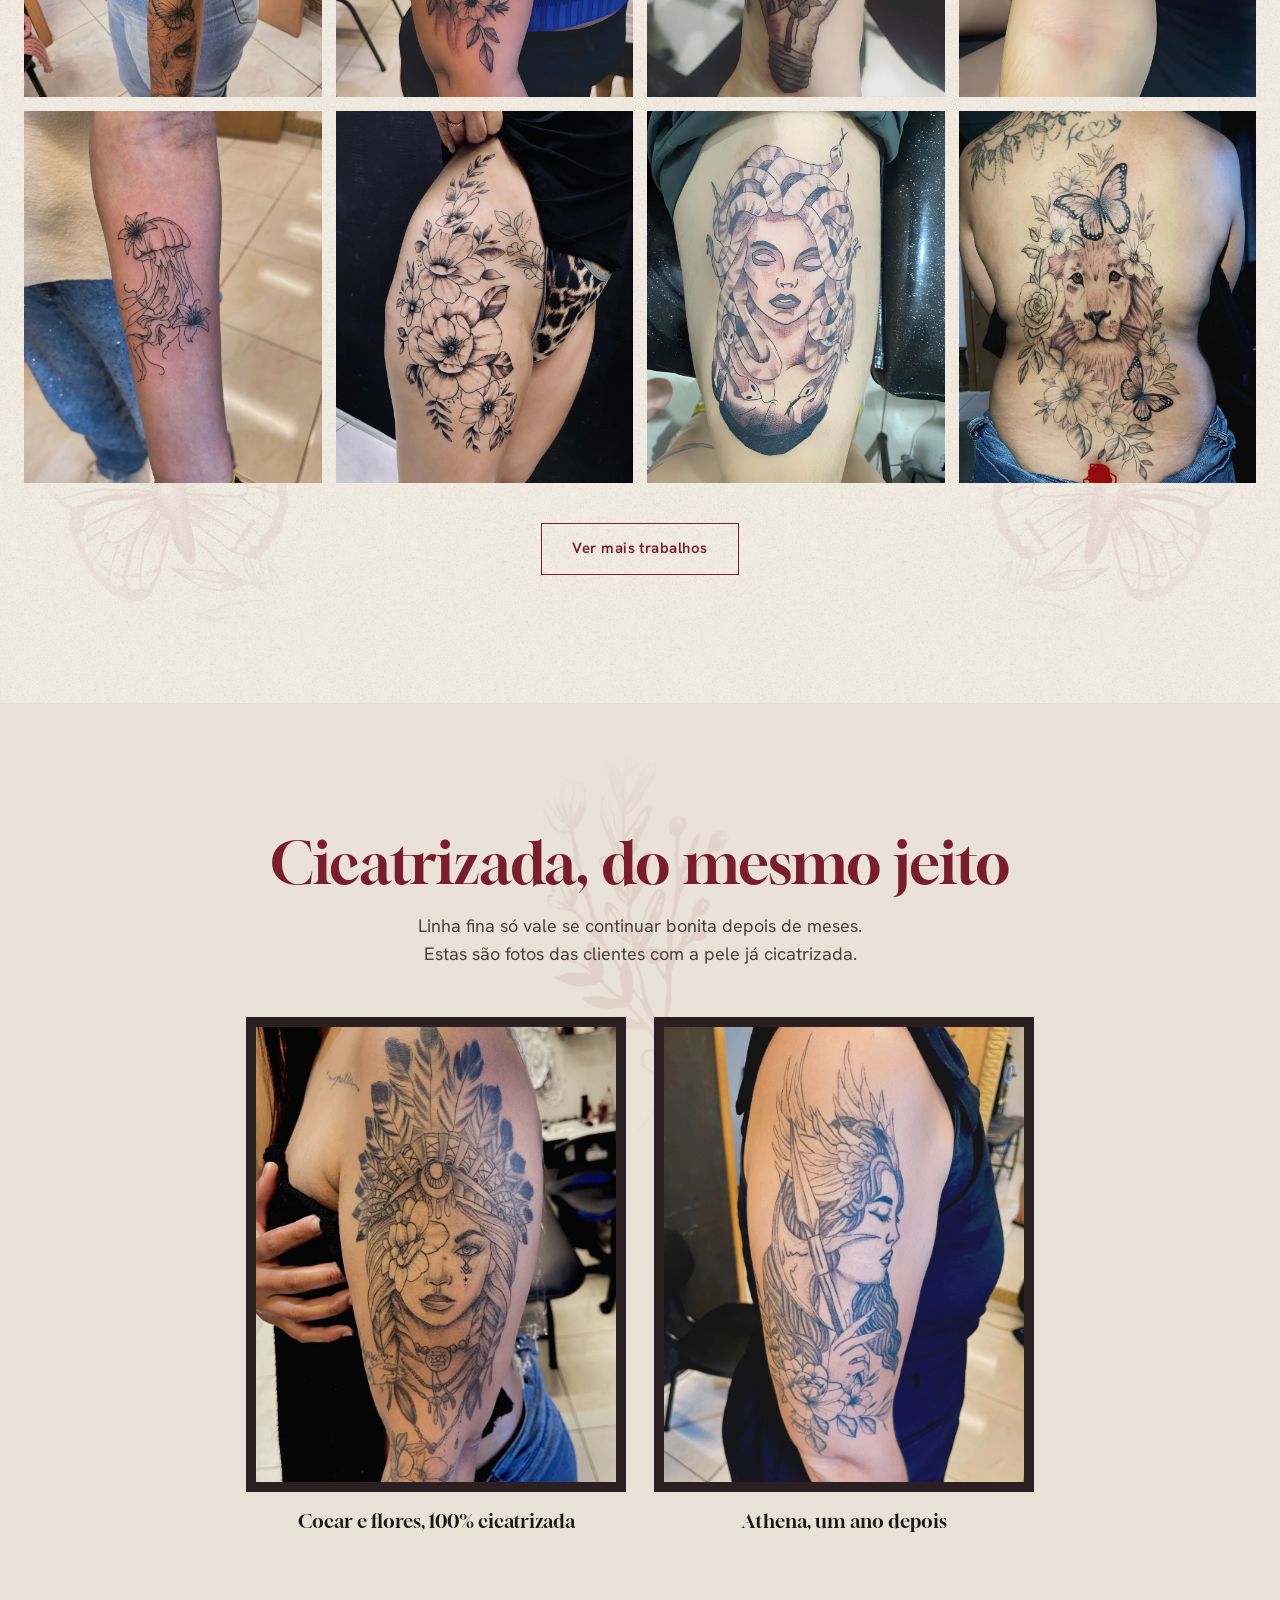
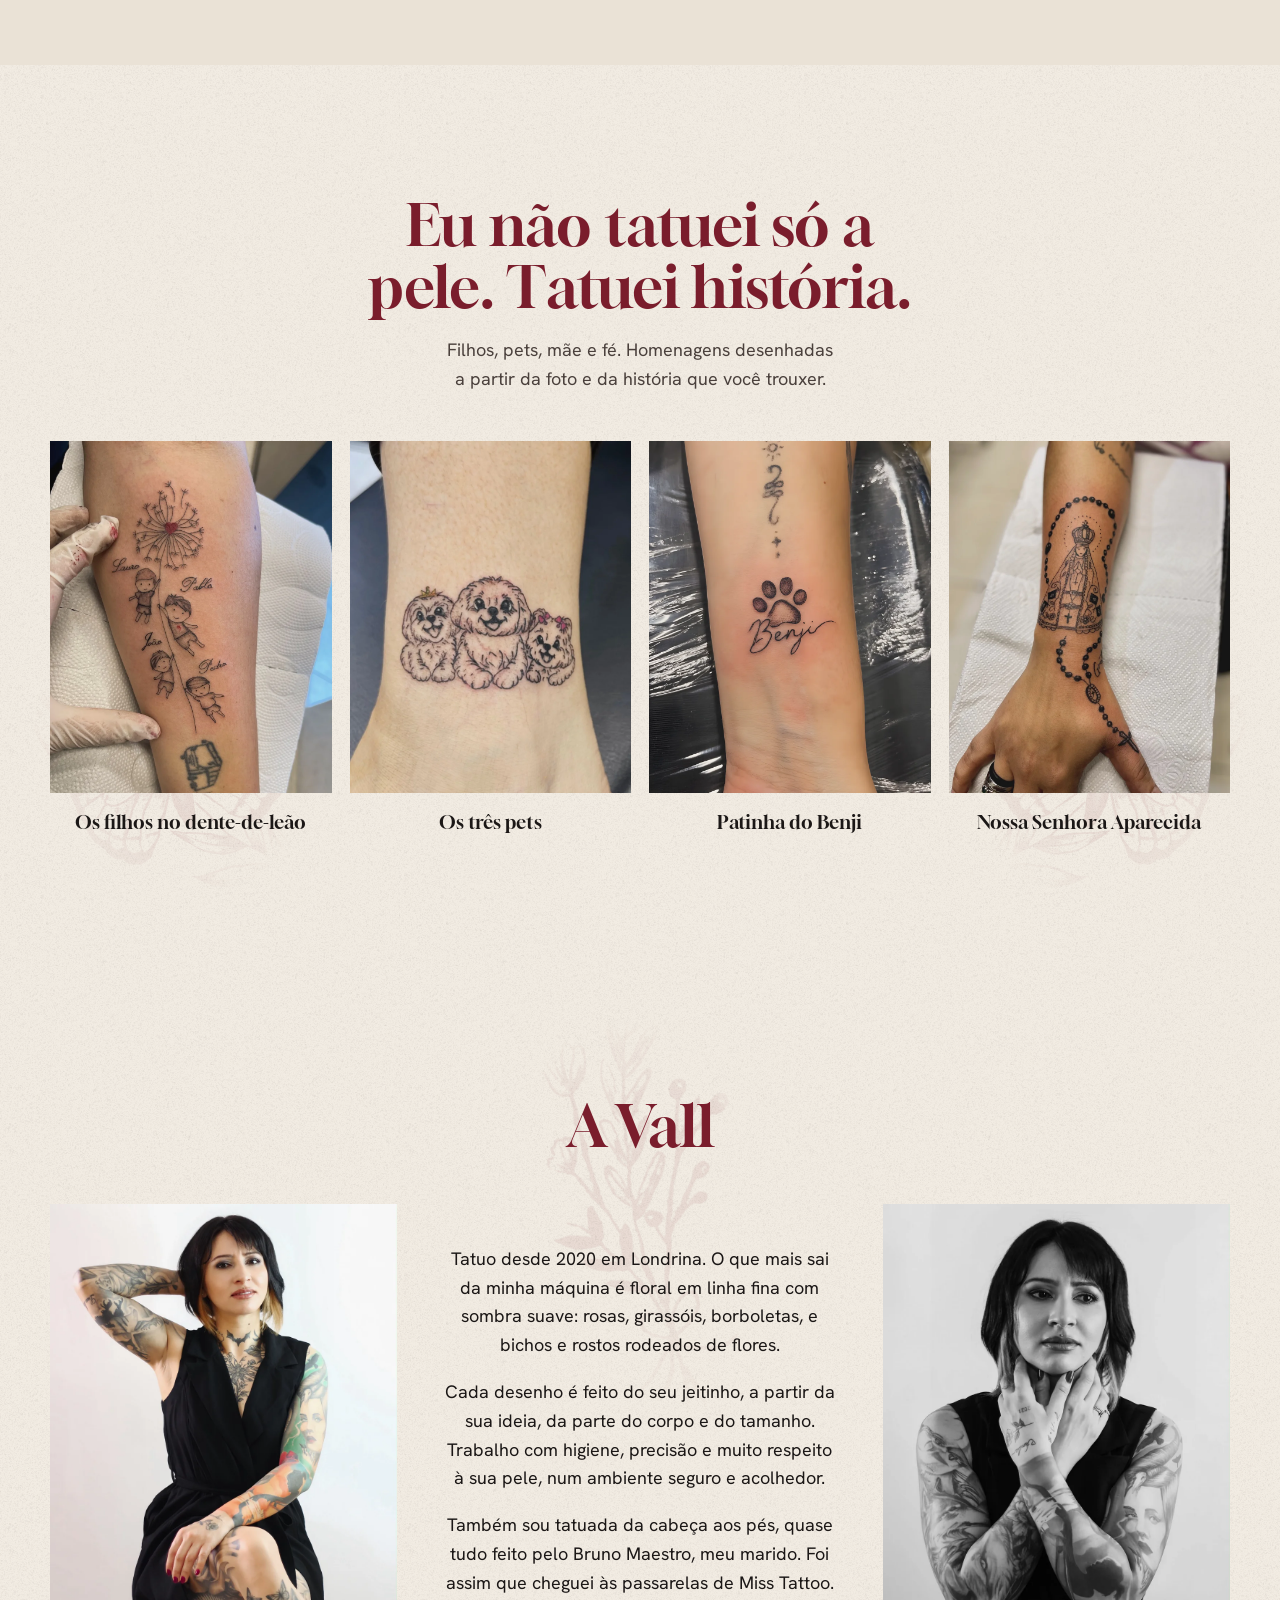
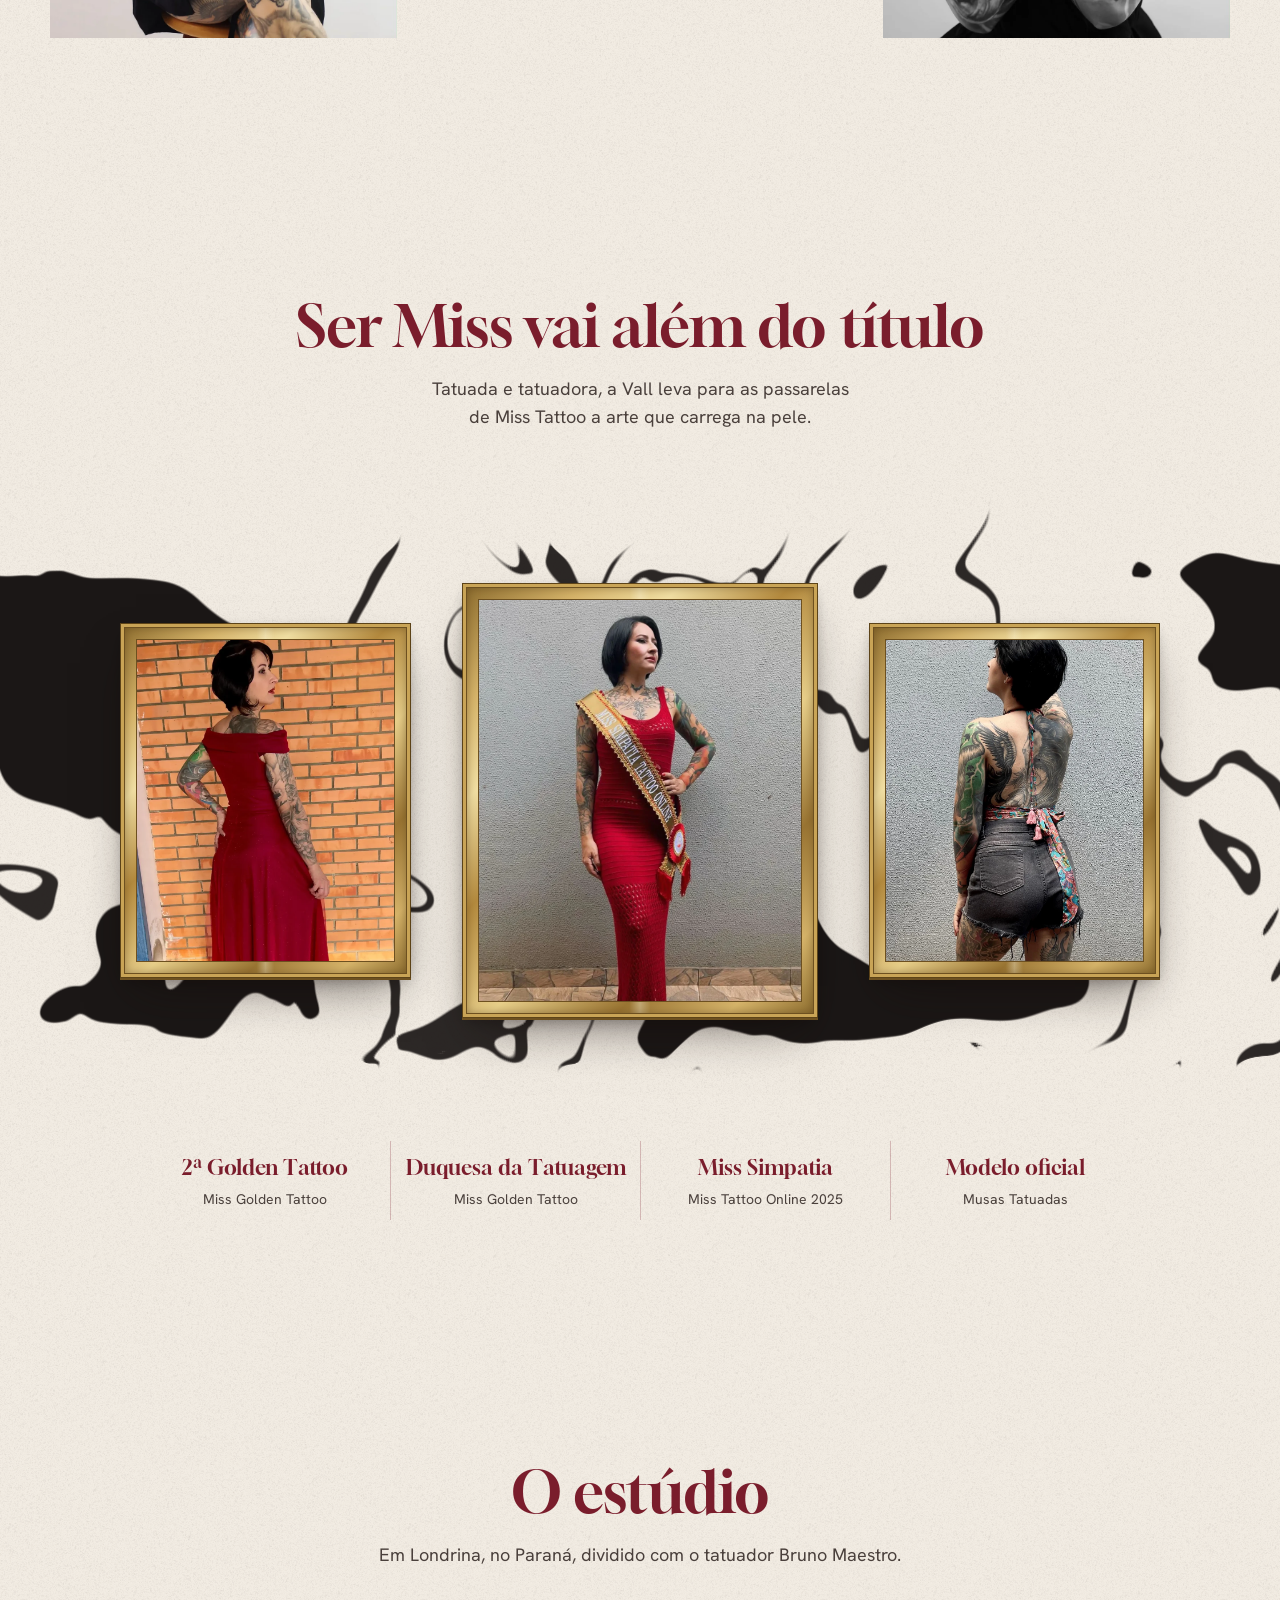
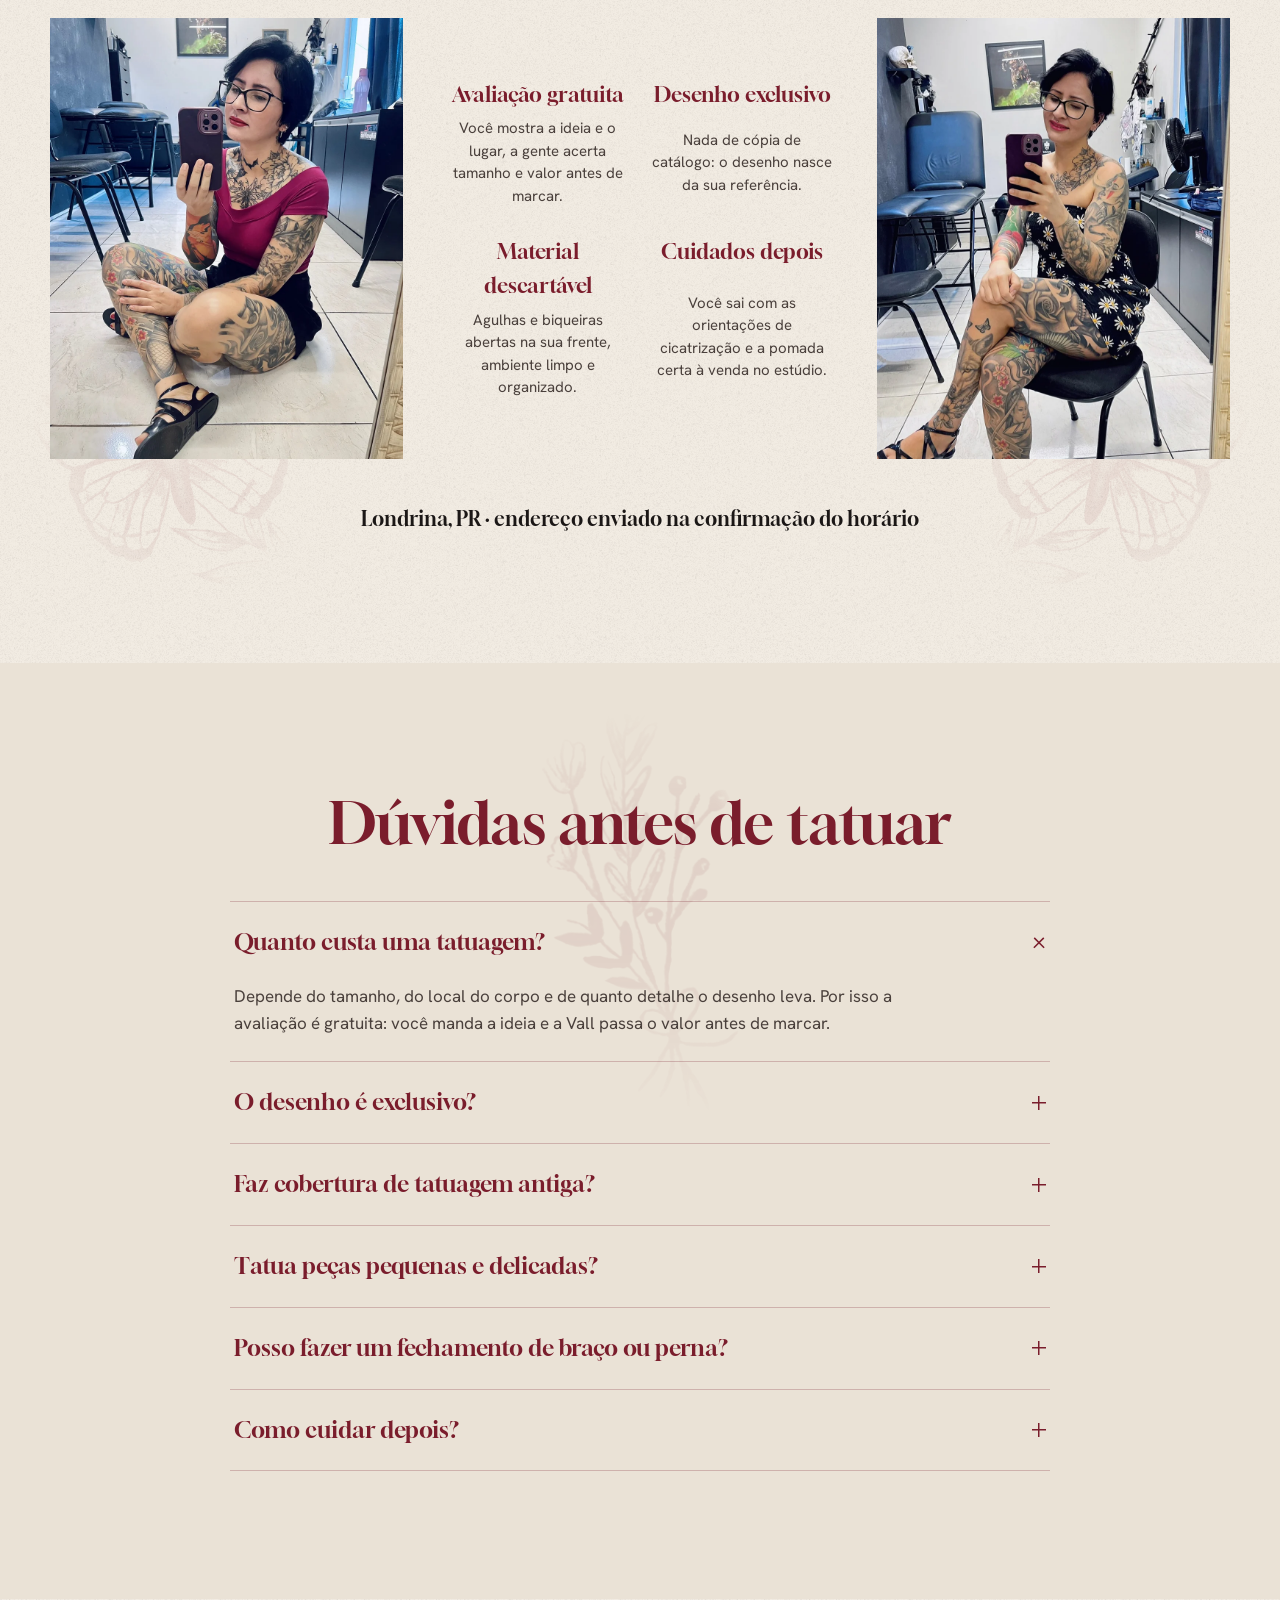
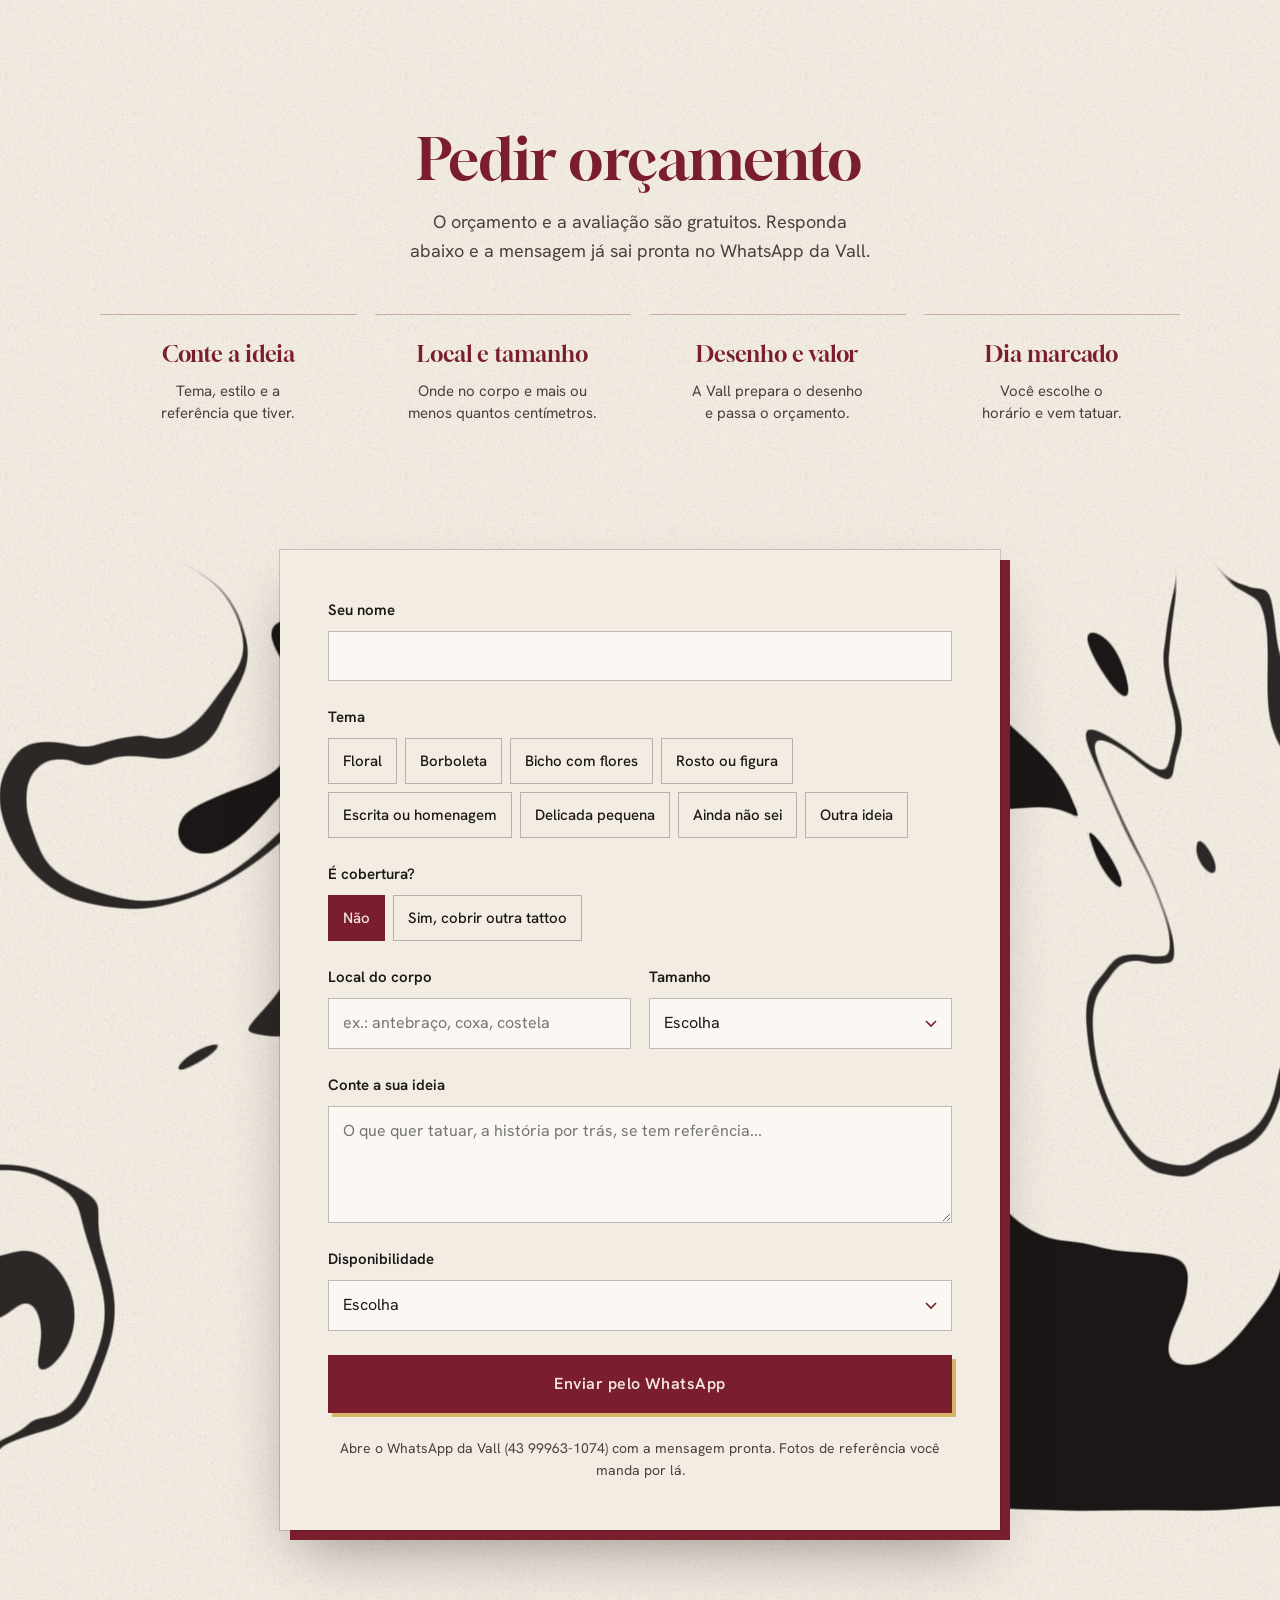
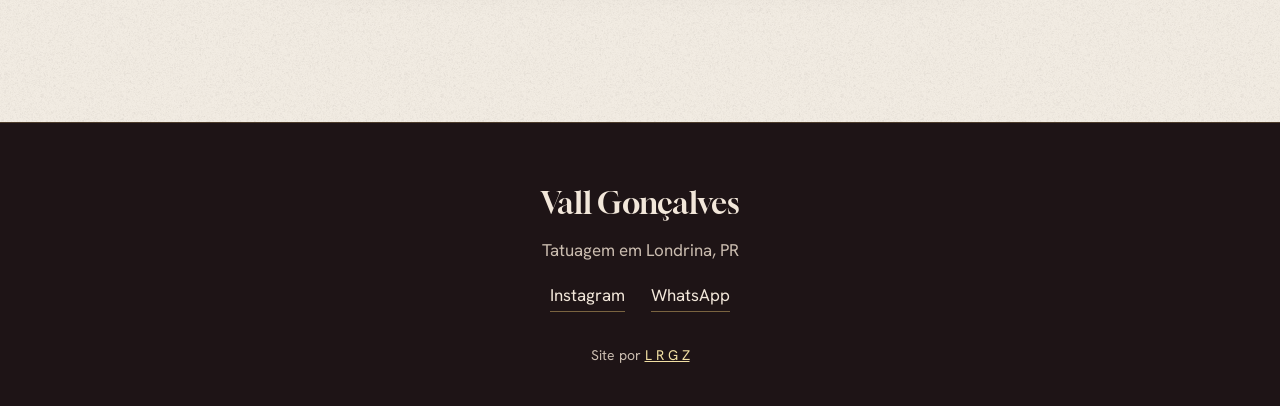
==== commit 0850a72e: "v2: parede de mármore de tinta preta, seções Miss Tattoo e Dúvidas, pedido em papel claro Co-Authore" ====
--- a/index.html
+++ b/index.html
@@ -17,25 +17,25 @@
 <link rel="preload" href="assets/fonts/gloock.woff2" as="font" type="font/woff2" crossorigin>
 <link rel="preload" href="assets/fonts/hanken.woff2" as="font" type="font/woff2" crossorigin>
 <link rel="preload" href="assets/hero/mulher.webp" as="image">
-<link rel="stylesheet" href="assets/site.css?v=1">
+<link rel="stylesheet" href="assets/site.css?v=6">
 </head>
 <body>
 
 <header class="topo">
   <nav class="nav" aria-label="Principal">
-    <div class="nav-lado"><a href="#trabalhos">Trabalhos</a><a href="#vall">A Vall</a></div>
+    <div class="nav-lado"><a href="#trabalhos">Trabalhos</a><a href="#vall">A Vall</a><a href="#miss">Miss</a></div>
     <a class="marca" href="#inicio" aria-label="Vall Gonçalves, início">Vall Gonçalves</a>
-    <div class="nav-lado"><a href="#estudio">Estúdio</a><a href="#marcar">Orçamento</a></div>
+    <div class="nav-lado"><a href="#estudio">Estúdio</a><a href="#duvidas">Dúvidas</a><a href="#marcar">Orçamento</a></div>
   </nav>
 </header>
 
 <main>
 <!-- HERO: a peça dela nasce dentro do quadro dourado (o da Miss Golden e o espelho do estúdio) -->
 <section class="hero" id="inicio">
-  <img class="orn orn-hero orn-e" src="assets/img/orn/ramo.webp" alt="" aria-hidden="true">
-  <img class="orn orn-hero orn-d" src="assets/img/orn/ramo.webp" alt="" aria-hidden="true">
+  <div class="parede parede-hero" data-tinta-area>
+  <canvas class="tinta" data-tinta data-semente="0" data-limiar=".5" aria-hidden="true"></canvas>
   <div class="hero-palco">
-    <ul class="hero-info hero-info-e">
+    <ul class="hero-info hero-info-e" data-tinta-livre data-tinta-folga="14">
       <li>Fine line floral</li>
       <li>Preto e cinza</li>
       <li>Tatuadora desde 2020</li>
@@ -47,13 +47,14 @@
           <video id="sombraV" muted playsinline preload="auto" aria-hidden="true" hidden></video>
         </div>
       </div>
-      <figcaption id="qCap">Rosto e flores · coxa</figcaption>
+      <figcaption id="qCap" data-tinta-livre data-tinta-folga="10">Rosto e flores · coxa</figcaption>
     </figure>
-    <ul class="hero-info hero-info-d">
+    <ul class="hero-info hero-info-d" data-tinta-livre data-tinta-folga="14">
       <li>Londrina, PR</li>
       <li>2ª Golden Tattoo</li>
       <li>Avaliação gratuita</li>
     </ul>
+  </div>
   </div>
   <h1 class="nome">Vall Gonçalves</h1>
   <p class="mote">Seu corpo é sua casa. Vamos decorar?</p>
@@ -77,7 +78,7 @@
 </section>
 
 <!-- CICATRIZADA -->
-<section class="sec sec-escura" id="cicatrizada">
+<section class="sec sec-papel2" id="cicatrizada">
   <img class="orn orn-centro" src="assets/img/orn/ramo.webp" alt="" aria-hidden="true">
   <div class="sec-cab">
     <h2>Cicatrizada, do mesmo jeito</h2>
@@ -106,7 +107,7 @@
 </section>
 
 <!-- A VALL -->
-<section class="sec sec-papel2" id="vall">
+<section class="sec" id="vall">
   <img class="orn orn-centro" src="assets/img/orn/ramo.webp" alt="" aria-hidden="true">
   <div class="sec-cab">
     <h2>A Vall</h2>
@@ -116,9 +117,26 @@
     <div class="sobre-txt">
       <p>Tatuo desde 2020 em Londrina. O que mais sai da minha máquina é floral em linha fina com sombra suave: rosas, girassóis, borboletas, e bichos e rostos rodeados de flores.</p>
       <p>Cada desenho é feito do seu jeitinho, a partir da sua ideia, da parte do corpo e do tamanho. Trabalho com higiene, precisão e muito respeito à sua pele, num ambiente seguro e acolhedor.</p>
-      <p>Também sou tatuada da cabeça aos pés, e foi assim que cheguei às passarelas de Miss Tattoo.</p>
-    </div>
-    <figure class="sobre-foto"><img src="assets/img/miss.webp" alt="Vall Gonçalves de vestido vinho no ensaio de Miss Tattoo" width="960" height="1200"></figure>
+      <p>Também sou tatuada da cabeça aos pés, quase tudo feito pelo Bruno Maestro, meu marido. Foi assim que cheguei às passarelas de Miss Tattoo.</p>
+    </div>
+    <figure class="sobre-foto"><img src="assets/img/vall-2.webp" alt="Vall Gonçalves com as mãos tatuadas junto ao rosto" width="960" height="1200"></figure>
+  </div>
+
+</section>
+
+<!-- MISS TATTOO: três quadros dourados na parede de tinta -->
+<section class="sec sec-miss" id="miss">
+  <div class="sec-cab">
+    <h2>Ser Miss vai além do título</h2>
+    <p>Tatuada e tatuadora, a Vall leva para as passarelas de Miss Tattoo a arte que carrega na pele.</p>
+  </div>
+  <div class="parede parede-miss" data-tinta-area>
+    <canvas class="tinta" data-tinta data-semente="2.3" data-limiar=".46" data-espelho="scaleX(-1)" aria-hidden="true"></canvas>
+    <div class="galeria">
+      <figure class="qd"><div class="qd-moldura"><img src="assets/img/miss-golden.webp" alt="Vall de vestido vinho, de costas, no ensaio do Miss Golden Tattoo" width="900" height="1125"></div></figure>
+      <figure class="qd qd-centro"><div class="qd-moldura"><img src="assets/img/miss-faixa.webp" alt="Vall de vestido vermelho com a faixa de Miss" width="900" height="1125"></div></figure>
+      <figure class="qd"><div class="qd-moldura"><img src="assets/img/miss-musas.webp" alt="Vall de costas mostrando as tatuagens das costas e dos braços" width="900" height="1125"></div></figure>
+    </div>
   </div>
   <ul class="titulos">
     <li><strong>2ª Golden Tattoo</strong><span>Miss Golden Tattoo</span></li>
@@ -149,10 +167,42 @@
   <p class="est-local">Londrina, PR · endereço enviado na confirmação do horário</p>
 </section>
 
+<!-- DÚVIDAS -->
+<section class="sec sec-papel2" id="duvidas">
+  <img class="orn orn-centro" src="assets/img/orn/ramo.webp" alt="" aria-hidden="true">
+  <div class="sec-cab">
+    <h2>Dúvidas antes de tatuar</h2>
+  </div>
+  <div class="faq">
+    <details open>
+      <summary>Quanto custa uma tatuagem?</summary>
+      <p>Depende do tamanho, do local do corpo e de quanto detalhe o desenho leva. Por isso a avaliação é gratuita: você manda a ideia e a Vall passa o valor antes de marcar.</p>
+    </details>
+    <details>
+      <summary>O desenho é exclusivo?</summary>
+      <p>Sim. A referência que você trouxer vira um desenho feito do seu jeitinho, com o encaixe pensado para a parte do corpo escolhida.</p>
+    </details>
+    <details>
+      <summary>Faz cobertura de tatuagem antiga?</summary>
+      <p>Faz. Mande uma foto da tatuagem atual no WhatsApp para a Vall avaliar o que dá para cobrir e com qual desenho.</p>
+    </details>
+    <details>
+      <summary>Tatua peças pequenas e delicadas?</summary>
+      <p>Sim, de escritas e patinhas a borboletas e florzinhas. Peças pequenas também passam pela avaliação, para acertar traço e tamanho.</p>
+    </details>
+    <details>
+      <summary>Posso fazer um fechamento de braço ou perna?</summary>
+      <p>Pode. Fechamentos são feitos em várias sessões, com o desenho planejado inteiro antes da primeira.</p>
+    </details>
+    <details>
+      <summary>Como cuidar depois?</summary>
+      <p>Você sai do estúdio com as orientações de cicatrização. A pomada indicada é vendida no próprio estúdio.</p>
+    </details>
+  </div>
+</section>
+
 <!-- PEDIR ORÇAMENTO -->
-<section class="sec sec-escura" id="marcar">
-  <img class="orn orn-hero orn-e" src="assets/img/orn/ramo.webp" alt="" aria-hidden="true">
-  <img class="orn orn-hero orn-d" src="assets/img/orn/ramo.webp" alt="" aria-hidden="true">
+<section class="sec sec-marcar" id="marcar">
   <div class="sec-cab">
     <h2>Pedir orçamento</h2>
     <p>O orçamento e a avaliação são gratuitos. Responda abaixo e a mensagem já sai pronta no WhatsApp da Vall.</p>
@@ -163,6 +213,8 @@
     <li><strong>Desenho e valor</strong><span>A Vall prepara o desenho e passa o orçamento.</span></li>
     <li><strong>Dia marcado</strong><span>Você escolhe o horário e vem tatuar.</span></li>
   </ol>
+  <div class="parede parede-form" data-tinta-area>
+  <canvas class="tinta" data-tinta data-semente="4.1" data-limiar=".48" data-espelho="scale(-1,-1)" aria-hidden="true"></canvas>
   <form class="form" id="form" novalidate>
     <div class="campo">
       <label for="fNome">Seu nome</label>
@@ -223,6 +275,7 @@
     <button class="btn btn-cheio btn-envio" type="submit">Enviar pelo WhatsApp</button>
     <p class="form-nota">Abre o WhatsApp da Vall (43 99963-1074) com a mensagem pronta. Fotos de referência você manda por lá.</p>
   </form>
+  </div>
 </section>
 </main>
 
@@ -244,6 +297,7 @@
 
 <script src="assets/pecas.js?v=1"></script>
 <script src="assets/sombreado.js?v=1"></script>
-<script src="assets/main.js?v=1"></script>
+<script src="assets/tinta.js?v=4"></script>
+<script src="assets/main.js?v=2"></script>
 </body>
 </html>
--- a/assets/site.css
+++ b/assets/site.css
@@ -7,6 +7,8 @@
   --vinho:#7A1D2C; --vinho2:#5E1421; --escuro:#1E1416; --creme:#F2E7DA;
   --ouro1:#8a6a2c; --ouro2:#d6b46a; --ouro3:#f1dfa3;
   --ease:cubic-bezier(.16,.84,.32,1);
+  --ouro-grad:linear-gradient(90deg,rgba(255,255,255,0) 0 47%,rgba(255,250,225,.35) 50%,rgba(255,255,255,0) 53%),linear-gradient(135deg,#8a6a2c 0%,#d6b46a 16%,#f1dfa3 28%,#b48a3e 42%,#e8cf8a 58%,#9a7533 74%,#d6b46a 88%,#8a6a2c 100%);
+  --ouro-sombra:inset 0 0 0 1px #5c4318,inset 0 0 0 4px #c9a456,inset 0 0 0 5px #6d5020,inset 0 0 10px 5px rgba(80,56,18,.45),0 2px 0 #6d5020,0 24px 46px -16px rgba(20,12,10,.55),0 6px 14px -4px rgba(20,12,10,.3);
   --serif:"Gloock",Georgia,serif; --sans:"Hanken Grotesk",system-ui,sans-serif;
 }
 *,*::before,*::after{box-sizing:border-box}
@@ -47,10 +49,10 @@
 .orn-centro{left:50%;top:40px;height:420px;width:auto;transform:translateX(-50%);opacity:.08;-webkit-mask-image:linear-gradient(180deg,transparent,#000 25%,#000 60%,transparent);mask-image:linear-gradient(180deg,transparent,#000 25%,#000 60%,transparent)}
 
 /* HERO */
-.hero{position:relative;z-index:1;overflow:hidden;min-height:calc(100svh - 82px);padding:6px 20px 64px;display:flex;flex-direction:column;align-items:center;justify-content:center;text-align:center}
+.hero{position:relative;z-index:1;overflow:hidden;min-height:calc(100svh - 82px);padding:0 20px 56px;display:flex;flex-direction:column;align-items:center;justify-content:center;text-align:center}
 .hero::after{content:"";position:absolute;left:0;right:0;bottom:0;height:120px;background:linear-gradient(transparent,var(--papel));pointer-events:none;z-index:0}
 .hero>*:not(.orn){position:relative;z-index:1}
-.hero-palco{display:grid;grid-template-columns:1fr auto 1fr;align-items:center;gap:clamp(24px,4vw,64px);width:100%;max-width:1180px}
+.hero-palco{margin:0 auto;display:grid;grid-template-columns:1fr auto 1fr;align-items:center;gap:clamp(24px,4vw,64px);width:100%;max-width:1180px}
 .hero-info{list-style:none;margin:0;padding:0;display:grid;gap:18px;font-family:var(--serif);font-size:19px;color:var(--tinta2)}
 .hero-info li{opacity:0;animation:sobe .7s var(--ease) forwards}
 .hero-info li:nth-child(2){animation-delay:.1s}.hero-info li:nth-child(3){animation-delay:.2s}
@@ -62,12 +64,7 @@
 .quadro-moldura{
   --h:min(52svh,560px);
   height:var(--h);aspect-ratio:4/5;padding:calc(var(--h)*.042);
-  background:
-    linear-gradient(90deg,rgba(255,255,255,.0) 0 47%,rgba(255,250,225,.35) 50%,rgba(255,255,255,0) 53%) ,
-    linear-gradient(135deg,var(--ouro1) 0%,var(--ouro2) 16%,var(--ouro3) 28%,#b48a3e 42%,#e8cf8a 58%,#9a7533 74%,var(--ouro2) 88%,var(--ouro1) 100%);
-  box-shadow:
-    inset 0 0 0 1px #5c4318,inset 0 0 0 4px #c9a456,inset 0 0 0 5px #6d5020,inset 0 0 10px 5px rgba(80,56,18,.45),
-    0 2px 0 #6d5020,0 24px 46px -16px rgba(40,22,14,.45),0 6px 14px -4px rgba(40,22,14,.25);
+  background:var(--ouro-grad);box-shadow:var(--ouro-sombra);
   opacity:0;animation:sobe .8s var(--ease) .05s forwards;
 }
 .quadro-pp{position:relative;height:100%;background:#f6f1e9;box-shadow:inset 0 0 0 1px #6d5020,inset 0 2px 8px rgba(60,40,10,.35);overflow:hidden}
@@ -75,12 +72,23 @@
 #sombra,#sombraV{position:absolute;inset:6%;width:88%;height:88%;display:block;object-fit:contain}
 #sombraV{mix-blend-mode:multiply}
 .quadro.estatica .quadro-pp{background:#f6f1e9 url(hero/mulher-final.webp) center/88% no-repeat}
-.quadro figcaption{margin-top:16px;font-size:14px;letter-spacing:.04em;color:var(--tinta2);min-height:1.6em;transition:opacity .3s var(--ease)}
+.quadro figcaption{margin-top:18px;padding:2px 10px;font-size:14px;letter-spacing:.04em;color:var(--tinta2);min-height:1.6em;transition:opacity .3s var(--ease)}
 .nome{font-size:clamp(52px,min(8.4vw,12svh),128px);color:var(--vinho);margin-top:clamp(14px,2.4svh,26px);letter-spacing:-.01em;opacity:0;animation:sobe .8s var(--ease) .15s forwards}
 .mote{font-size:clamp(17px,1.6vw,21px);color:var(--tinta2);margin-top:10px;opacity:0;animation:sobe .7s var(--ease) .25s forwards}
 .botoes{display:flex;gap:14px;justify-content:center;margin-top:26px;opacity:0;animation:sobe .7s var(--ease) .3s forwards}
 .botoes .btn{min-width:210px}
 @keyframes sobe{from{opacity:0;transform:translateY(14px)}to{opacity:1;transform:none}}
+
+/* PAREDE DE TINTA (mármore preto do mesmo motor do Bernardo): fica atrás dos quadros e do cartão; texto em área livre */
+.parede{position:relative}
+.hero>.parede.parede,.sec>.parede.parede{z-index:auto}
+.hero,.sec-miss,.sec-marcar{background:url(img/grao.png),var(--papel)}
+.tinta{position:absolute;inset:0;width:100%;height:100%;z-index:-1;display:block;opacity:0;transition:opacity 1.4s var(--ease);pointer-events:none}
+.tinta.pronto{opacity:1}
+.tinta-video{object-fit:fill;mix-blend-mode:multiply}
+.parede-hero{align-self:stretch;margin:0 -20px;padding:clamp(34px,6svh,64px) 20px 26px}
+.hero-info{position:relative}
+.hero-info li{background:none}
 
 /* SEÇÕES */
 .sec{position:relative;z-index:1;overflow:hidden;padding:clamp(80px,10vw,128px) 24px}
@@ -133,6 +141,25 @@
 .titulos strong{font-family:var(--serif);font-weight:400;font-size:21px;color:var(--vinho)}
 .titulos span{font-size:14px;color:var(--tinta2)}
 
+/* MISS: três quadros dourados na parede de tinta */
+.sec-miss{padding-bottom:clamp(72px,9vw,112px)}
+.parede-miss{margin:0 -24px;padding:clamp(70px,8vw,110px) 24px}
+.galeria{display:grid;grid-template-columns:1fr 1.22fr 1fr;align-items:center;gap:clamp(22px,4vw,56px);max-width:1040px;margin:0 auto}
+.qd{margin:0}
+.qd-moldura{padding:clamp(10px,1.4vw,17px);background:var(--ouro-grad);box-shadow:var(--ouro-sombra)}
+.qd-moldura img{width:100%;aspect-ratio:4/5;object-fit:cover;box-shadow:inset 0 0 0 1px #6d5020;outline:1px solid #6d5020;-webkit-user-drag:none}
+.sec-miss .titulos{margin-top:20px}
+
+/* DÚVIDAS */
+.faq{max-width:820px;margin:0 auto;border-bottom:1px solid rgba(122,29,44,.25)}
+.faq details{border-top:1px solid rgba(122,29,44,.25)}
+.faq summary{list-style:none;cursor:pointer;display:flex;justify-content:space-between;align-items:center;gap:20px;padding:22px 4px;font-family:var(--serif);font-size:clamp(19px,2vw,23px);color:var(--vinho);transition:color .3s var(--ease)}
+.faq summary::-webkit-details-marker{display:none}
+.faq summary::after{content:"";flex:none;width:14px;height:14px;background:linear-gradient(var(--vinho),var(--vinho)) center/14px 1.5px no-repeat,linear-gradient(var(--vinho),var(--vinho)) center/1.5px 14px no-repeat;transition:transform .3s var(--ease)}
+.faq details[open] summary::after{transform:rotate(45deg)}
+.faq summary:hover{color:var(--vinho2)}
+.faq details p{padding:0 4px 24px;max-width:680px;color:var(--tinta2)}
+
 /* ESTÚDIO */
 .est{display:grid;grid-template-columns:1fr 1.1fr 1fr;gap:clamp(24px,3.4vw,48px);align-items:center;max-width:1180px;margin:0 auto}
 .est figure{margin:0}
@@ -144,12 +171,14 @@
 .est-local{text-align:center;margin-top:44px;font-family:var(--serif);font-size:20px}
 
 /* PEDIR ORÇAMENTO */
-.passos{list-style:none;padding:0;margin:0 auto 54px;max-width:1080px;display:grid;grid-template-columns:repeat(4,1fr);gap:18px;counter-reset:p}
-.passos li{border-top:1px solid rgba(214,180,106,.45);padding:22px 10px 0;text-align:center;display:grid;gap:8px}
-.passos strong{font-family:var(--serif);font-weight:400;font-size:22px;color:var(--ouro3)}
+.passos{list-style:none;padding:0;margin:0 auto 10px;max-width:1080px;display:grid;grid-template-columns:repeat(4,1fr);gap:18px;counter-reset:p}
+.passos li{border-top:1px solid rgba(122,29,44,.3);padding:22px 10px 0;text-align:center;display:grid;gap:8px}
+.passos strong{font-family:var(--serif);font-weight:400;font-size:22px;color:var(--vinho)}
 .passos strong,.passos span{text-wrap:balance}
-.passos span{font-size:15px;color:#cbbdb0;line-height:1.5}
-.form{max-width:720px;margin:0 auto;background:var(--papel);color:var(--tinta);padding:clamp(26px,4vw,48px);display:grid;gap:24px;box-shadow:0 0 0 1px rgba(214,180,106,.5),10px 10px 0 var(--vinho)}
+.passos span{font-size:15px;color:var(--tinta2);line-height:1.5}
+.sec-marcar{padding-bottom:clamp(40px,6vw,80px)}
+.parede-form{margin:0 -24px;padding:clamp(80px,9vw,120px) 24px}
+.form{position:relative;max-width:720px;margin:0 auto;background:var(--papel);color:var(--tinta);padding:clamp(26px,4vw,48px);display:grid;gap:24px;box-shadow:0 0 0 1px rgba(27,23,22,.18),10px 10px 0 var(--vinho),0 30px 60px -20px rgba(20,12,10,.45)}
 .campo{display:grid;gap:9px;border:0;margin:0;padding:0;min-width:0}
 .campo label,.campo legend{font-weight:600;font-size:15px;padding:0}
 .campo legend{margin-bottom:9px}
@@ -203,7 +232,10 @@
   .nav{grid-template-columns:1fr;justify-items:center;gap:10px;padding:16px 16px 6px}
   .nav-lado{display:none}
   .marca{font-size:24px}
-  .hero{min-height:auto;padding:8px 16px 56px}
+  .hero{min-height:auto;padding:0 16px 56px}
+  .parede-hero{margin:0 -16px;padding:30px 16px 20px}
+  .galeria{grid-template-columns:1fr 1fr;gap:18px;max-width:560px}
+  .qd-centro{grid-column:1/-1;order:-1;width:74%;justify-self:center}
   .hero-palco{grid-template-columns:1fr;gap:0}
   .hero-info{display:none}
   .quadro-moldura{--h:min(56svh,calc((100vw - 48px)*1.25))}
@@ -235,12 +267,13 @@
   .est-itens strong{font-size:19px}
   .est-itens span{font-size:14px}
   .duas{grid-template-columns:1fr}
-  .form{box-shadow:0 0 0 1px rgba(214,180,106,.5),6px 6px 0 var(--vinho)}
   .filtros{gap:8px}
   .filtros button{padding:11px 13px;font-size:14px}
   .lb{grid-template-columns:52px 1fr 52px;padding:0 4px 18px}
   .lb-seta{width:44px;height:44px}
   .orn-centro{height:300px;opacity:.06}
+  .parede-miss,.parede-form{margin:0 -16px;padding:64px 16px}
+  .form{box-shadow:0 0 0 1px rgba(27,23,22,.18),6px 6px 0 var(--vinho),0 24px 50px -20px rgba(20,12,10,.45)}
 }
 @media (max-width:360px){
   .titulos strong{font-size:18px}
@@ -251,7 +284,8 @@
   .hero{min-height:auto}
 }
 @media (min-width:901px) and (max-height:860px){
-  .quadro-moldura{--h:47svh}
+  .quadro-moldura{--h:46svh}
+  .parede-hero{padding-top:30px;padding-bottom:14px}
   .nome{margin-top:8px}
   .botoes{margin-top:20px}
   .hero{padding-bottom:40px}
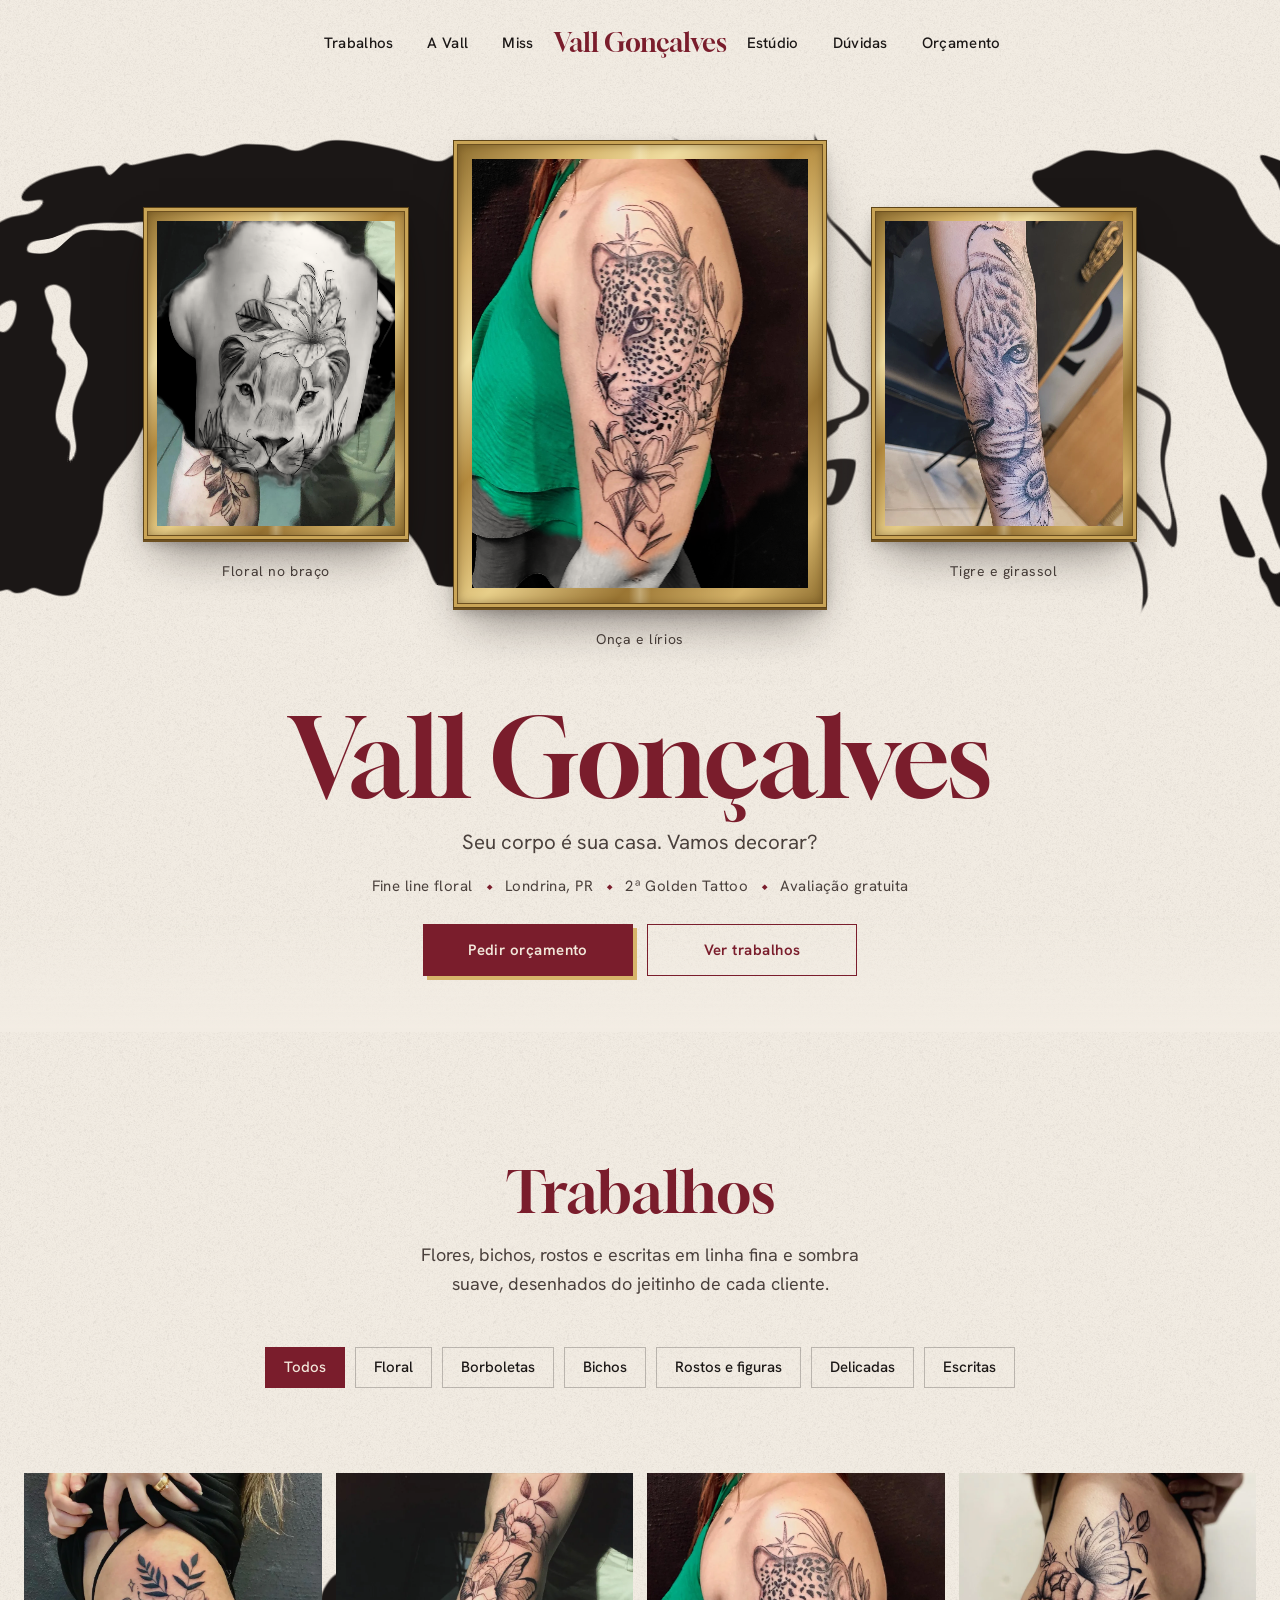
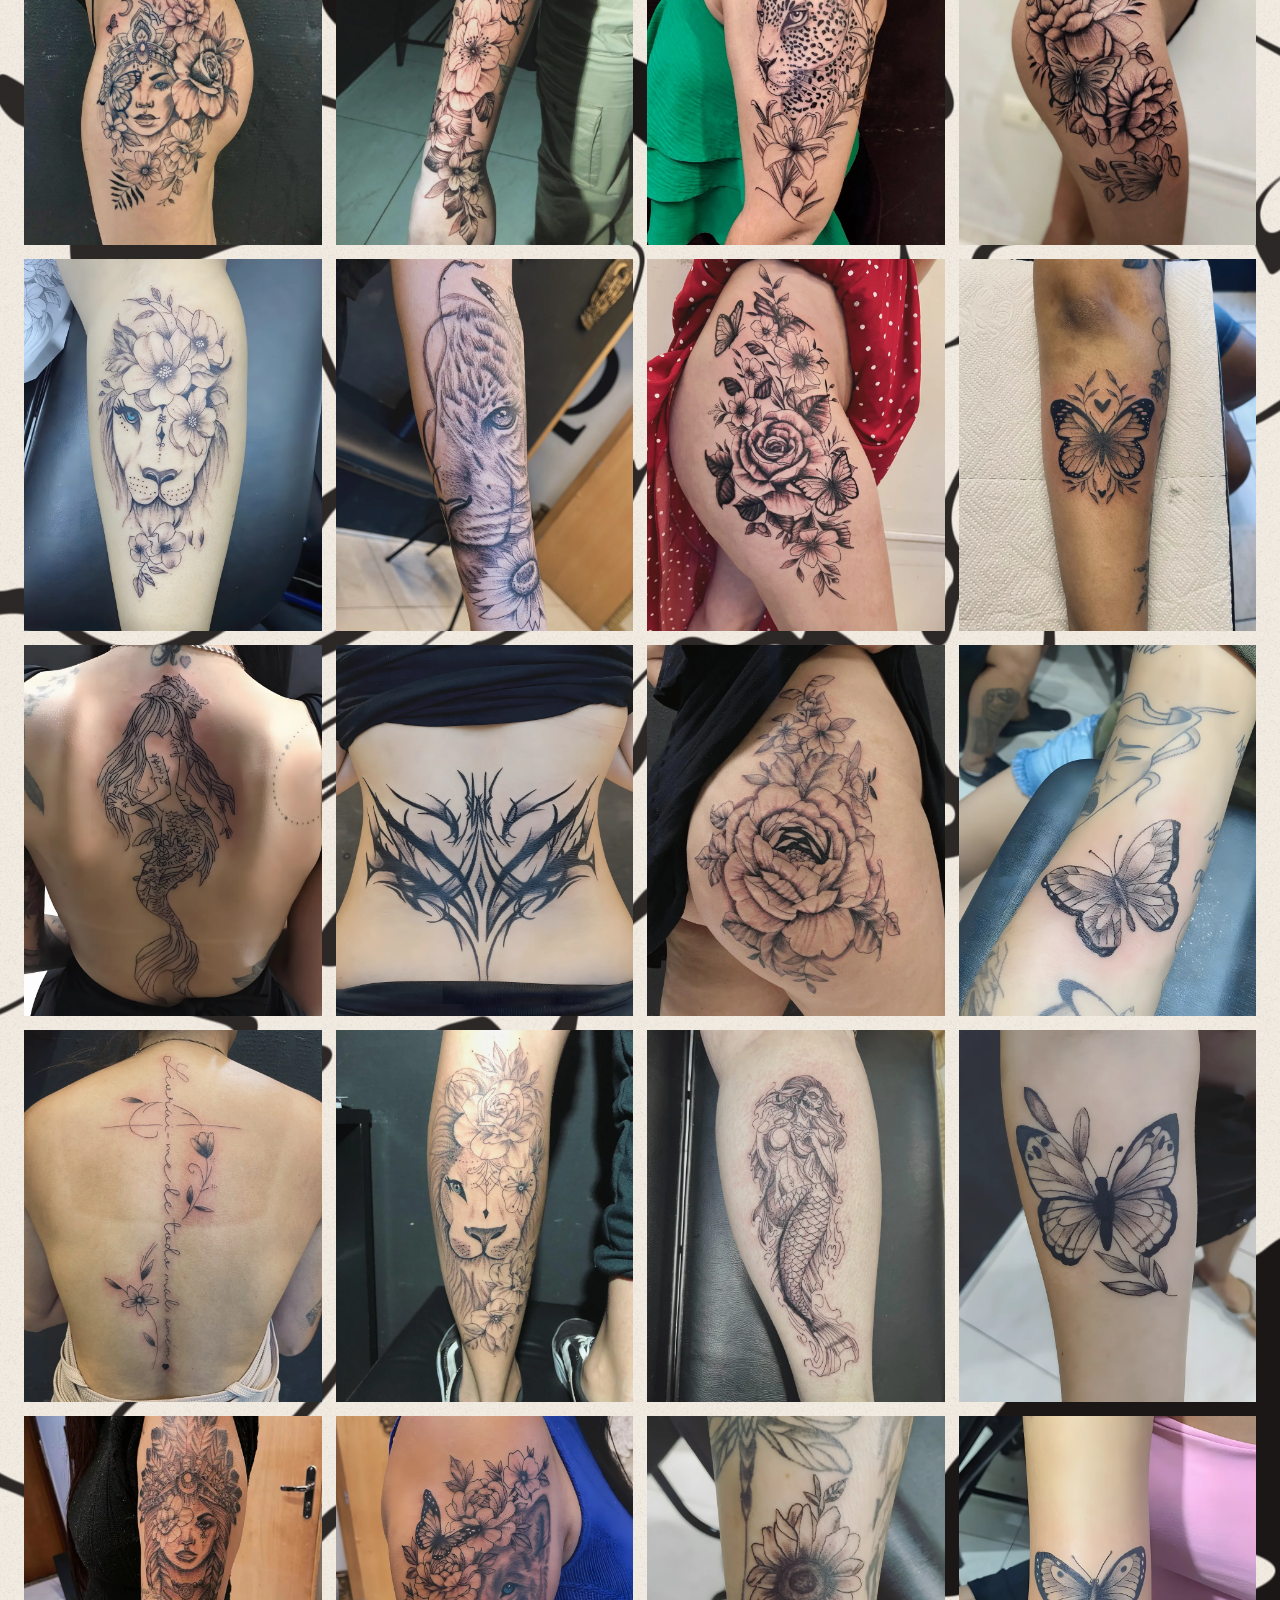
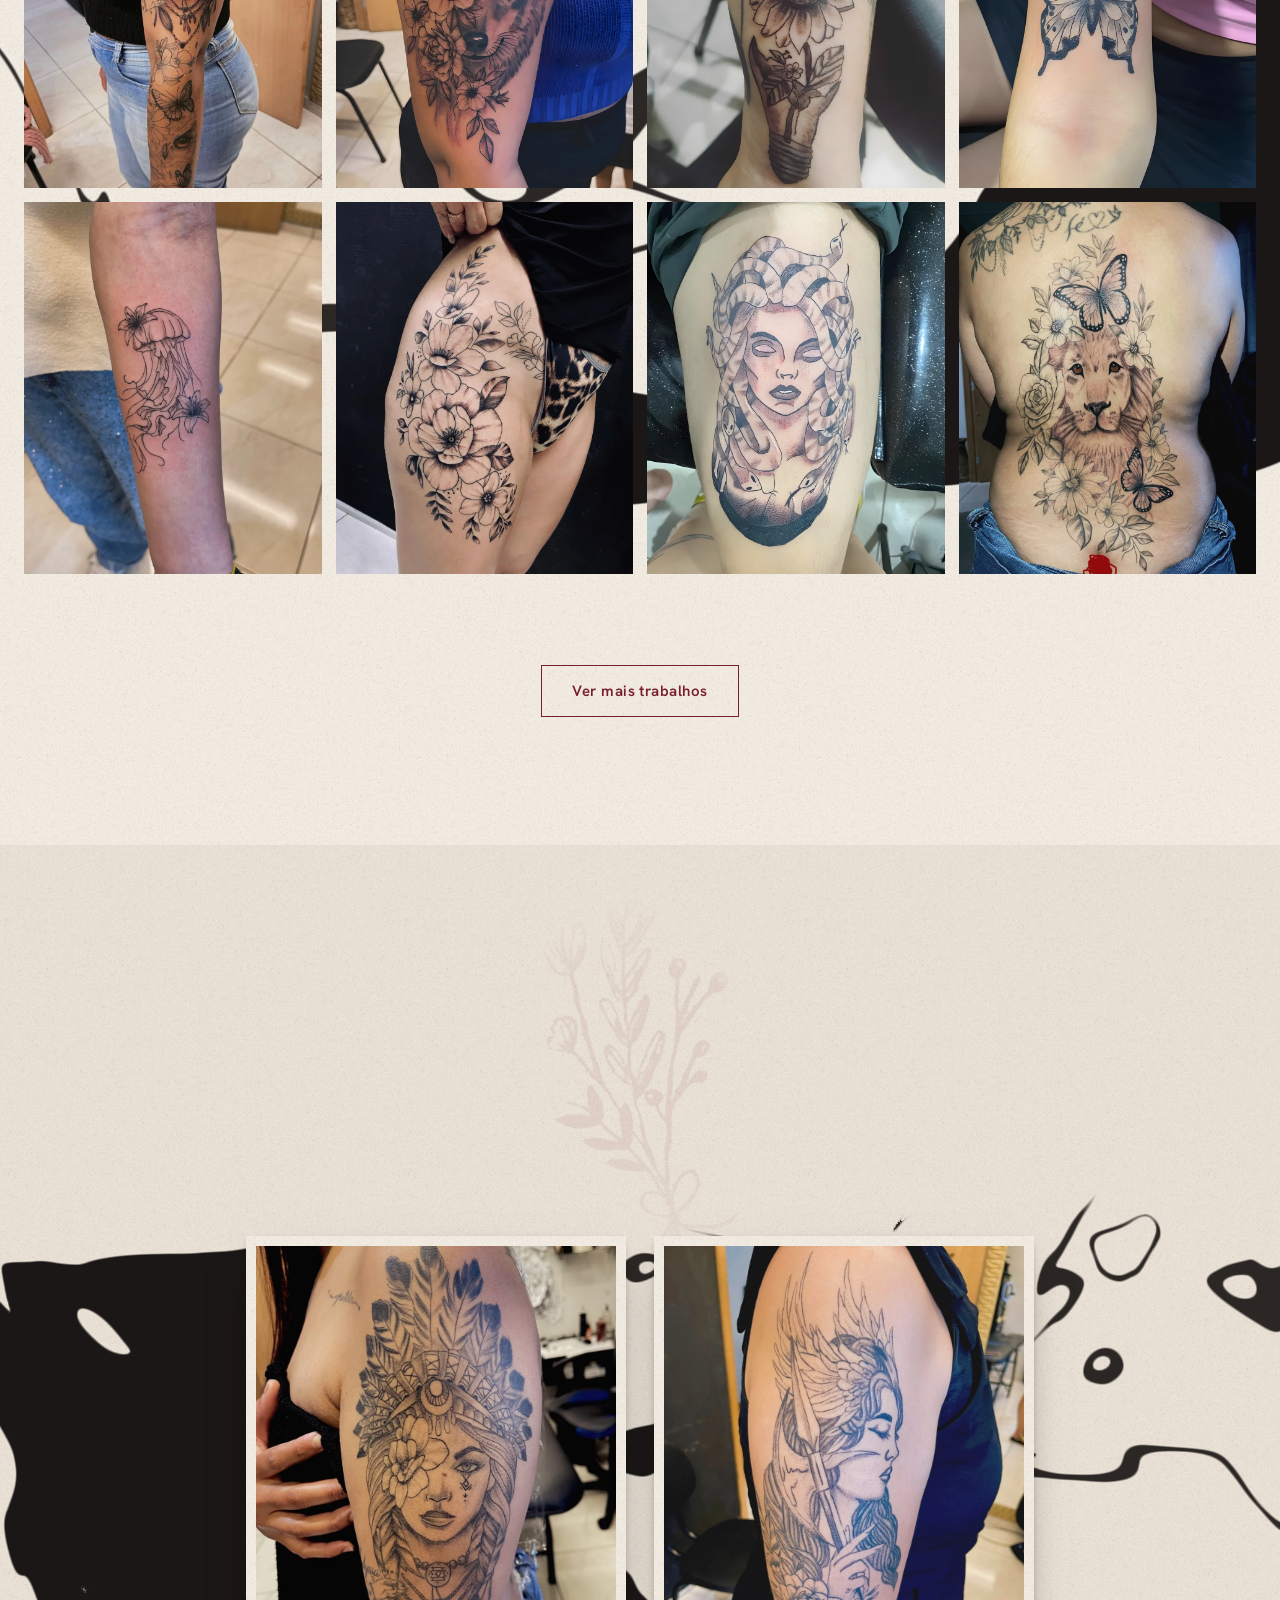
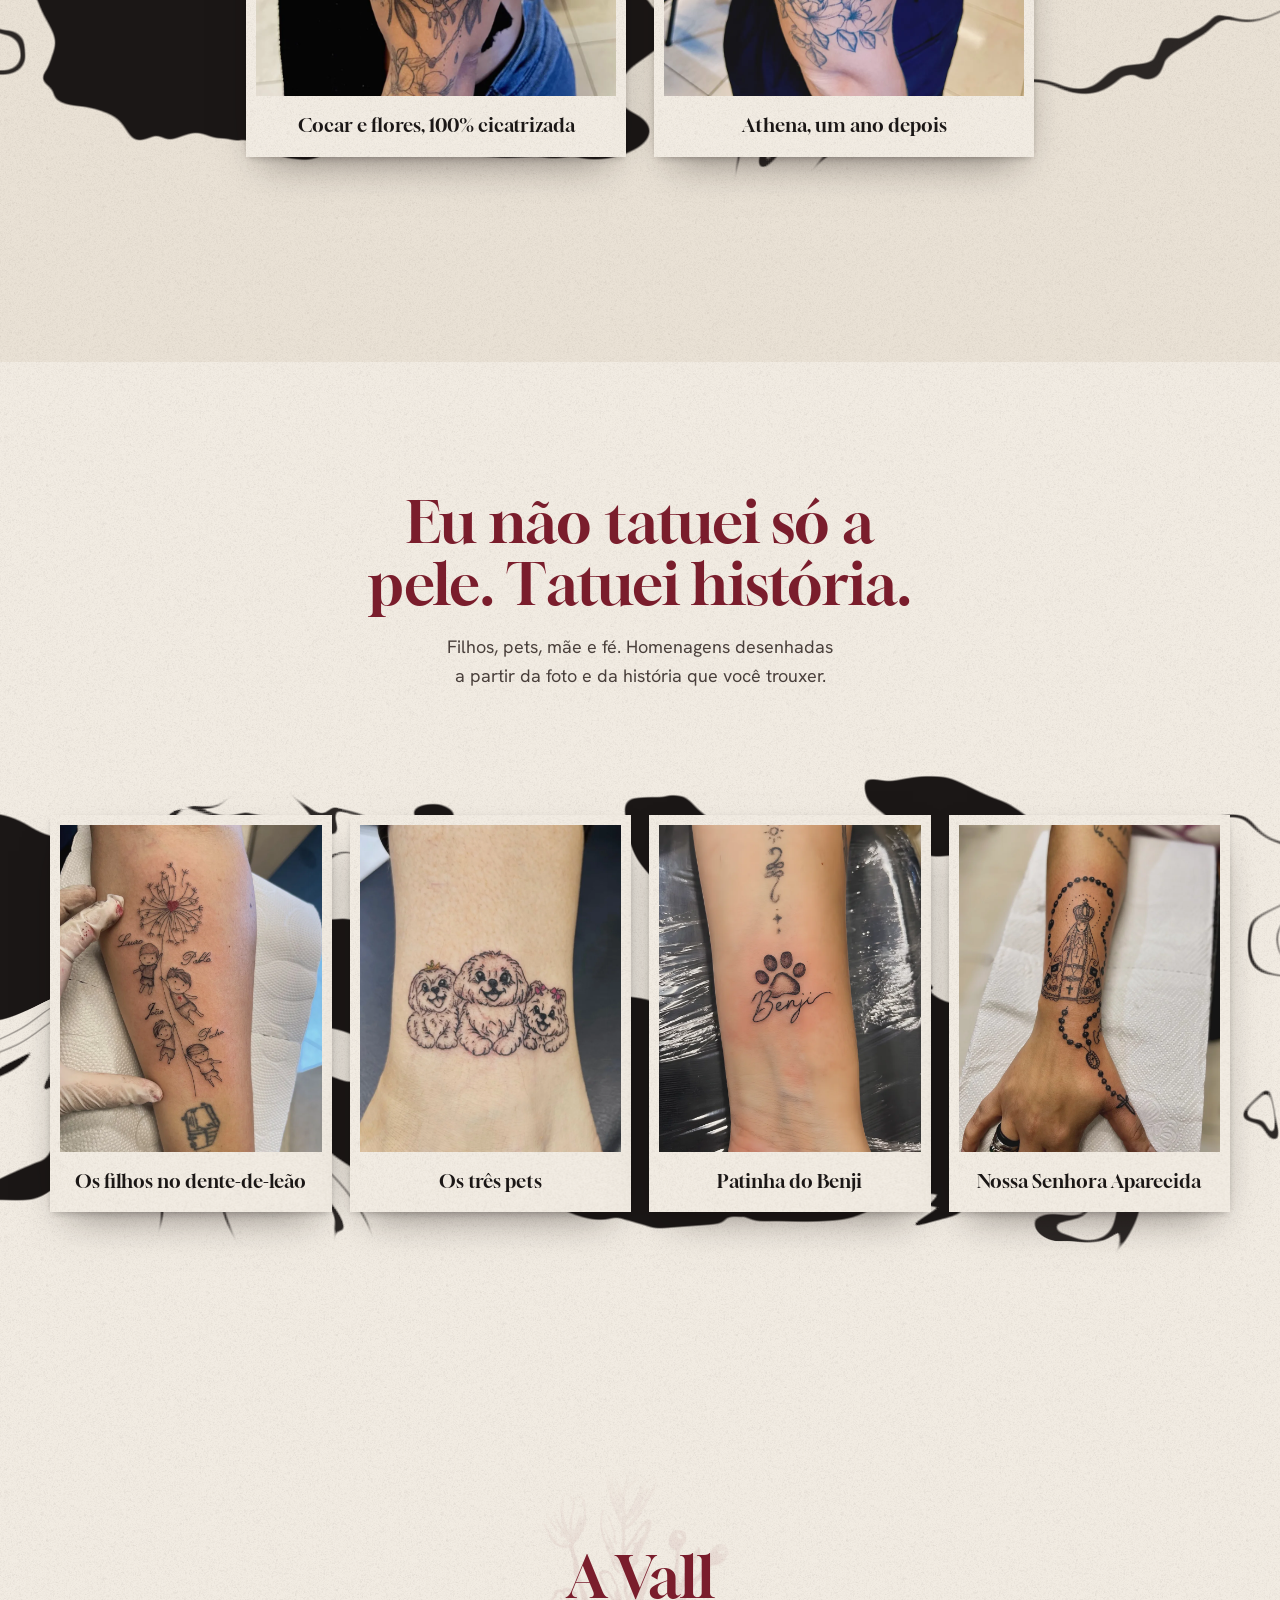
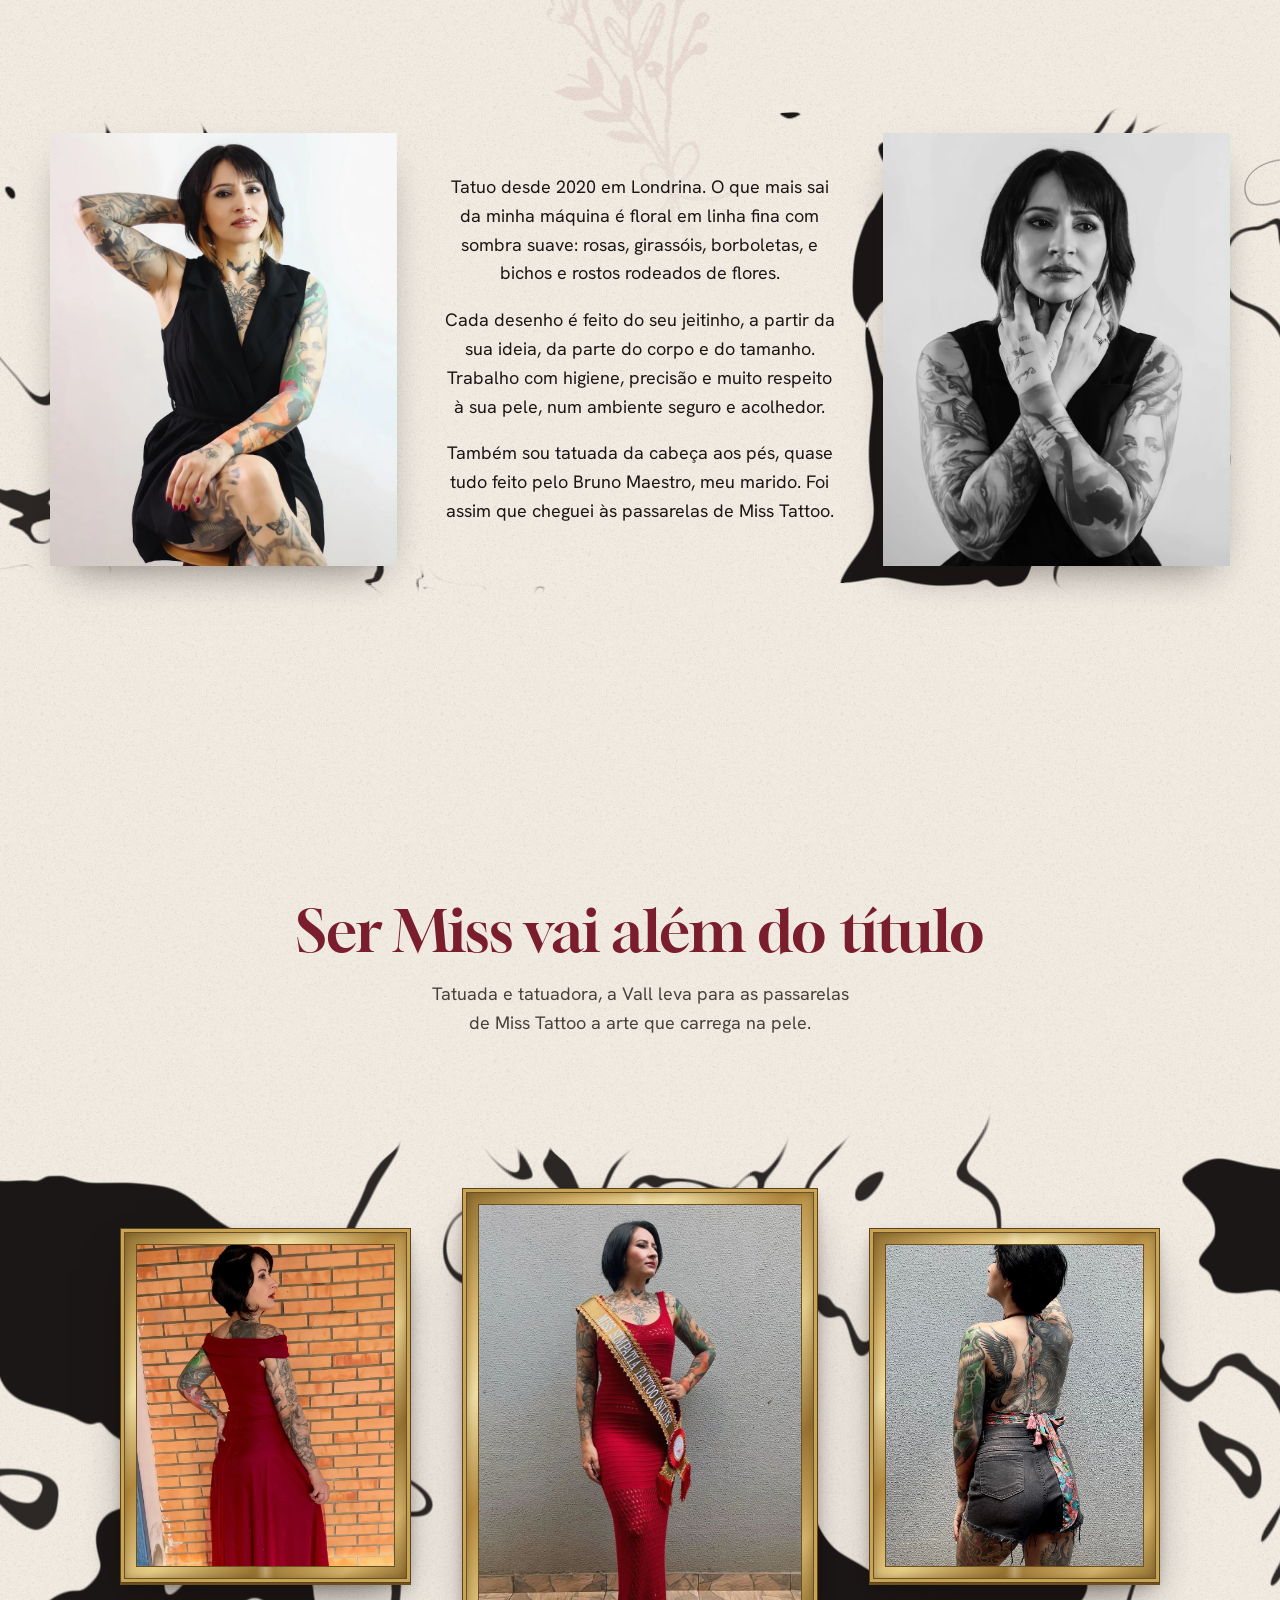
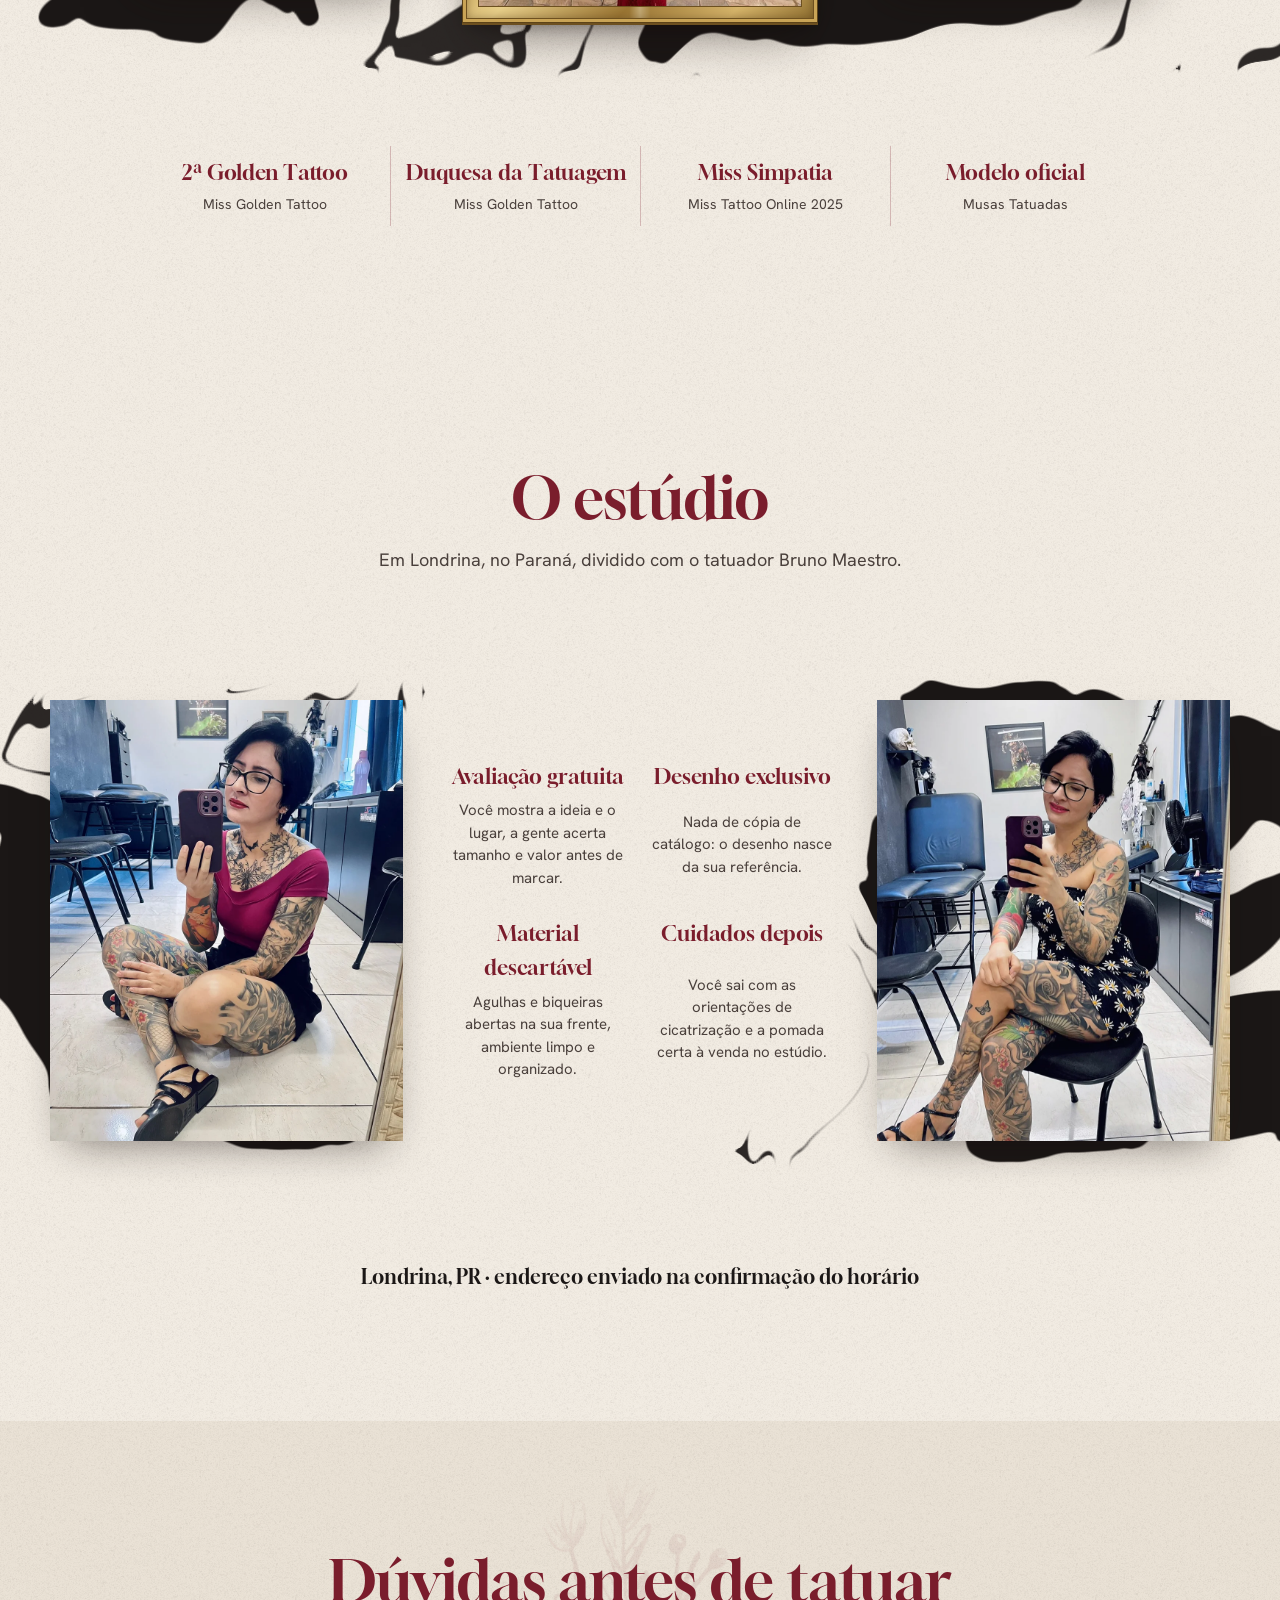
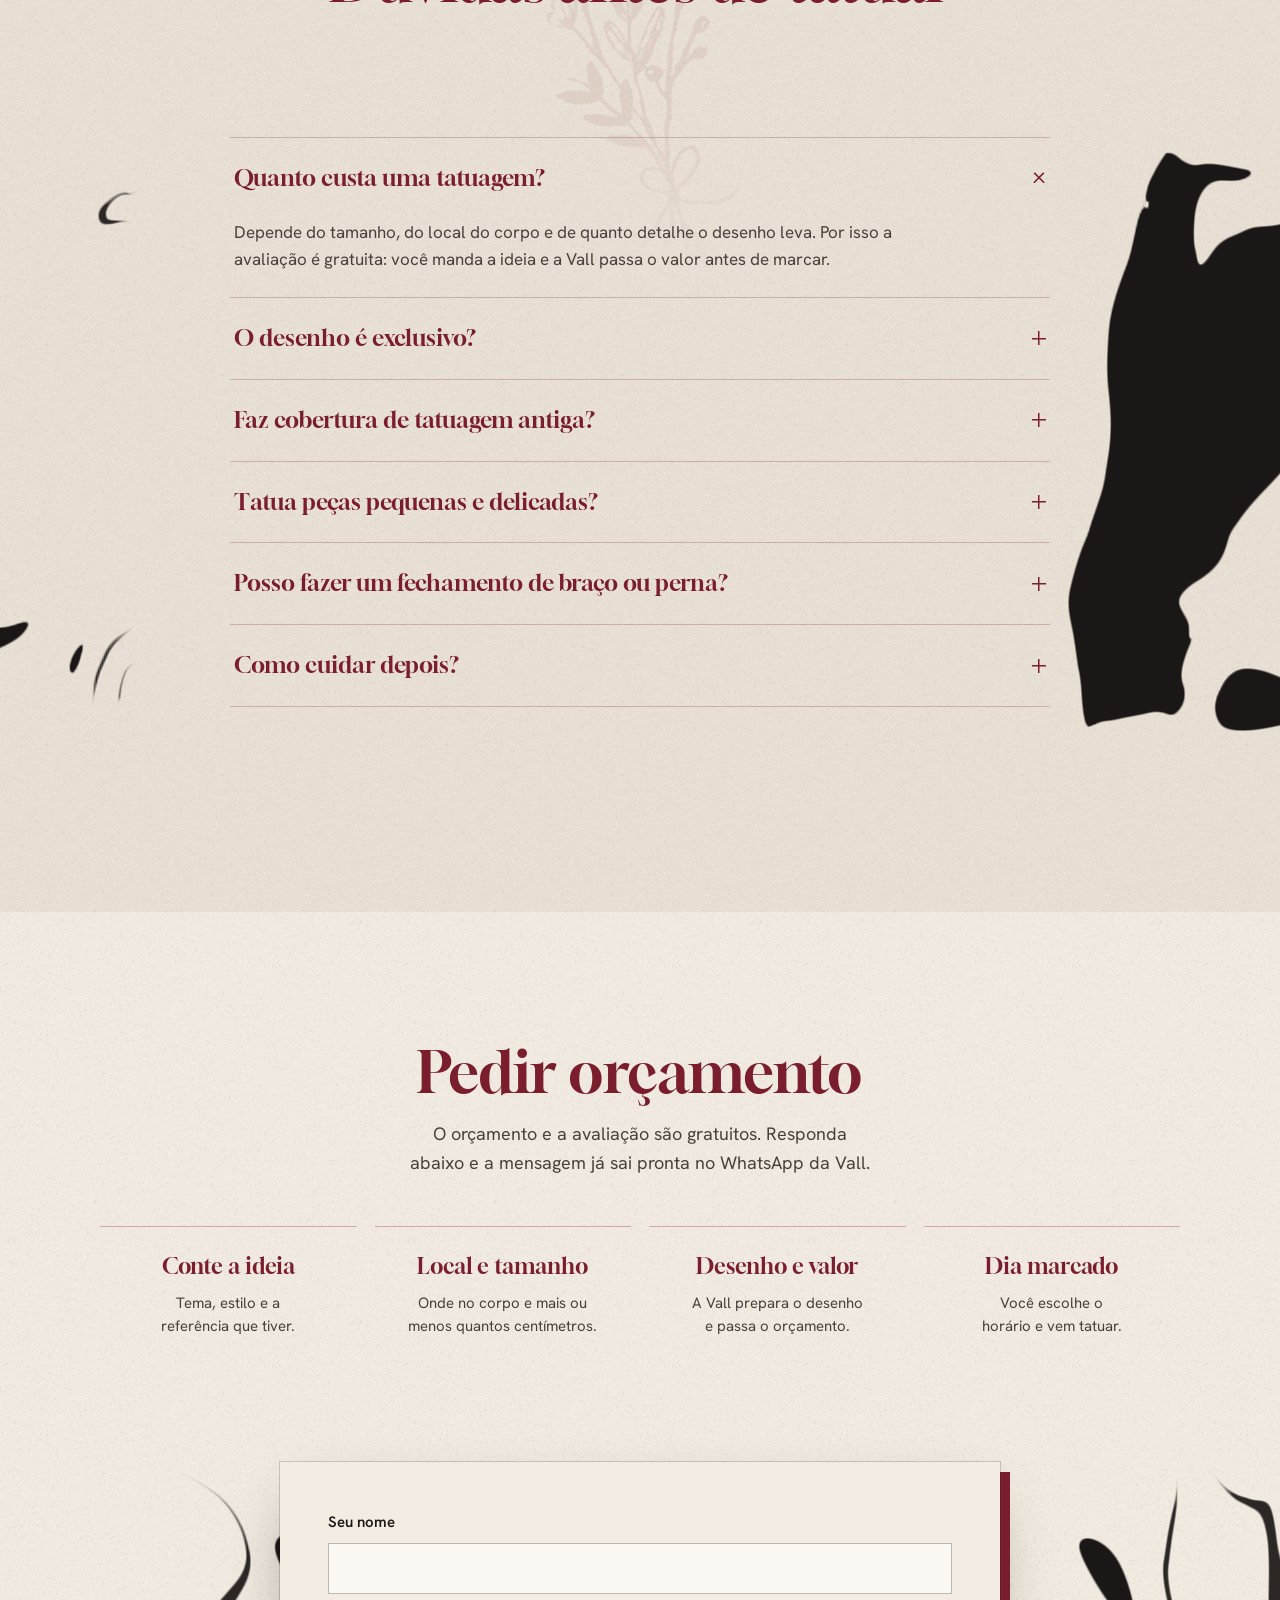
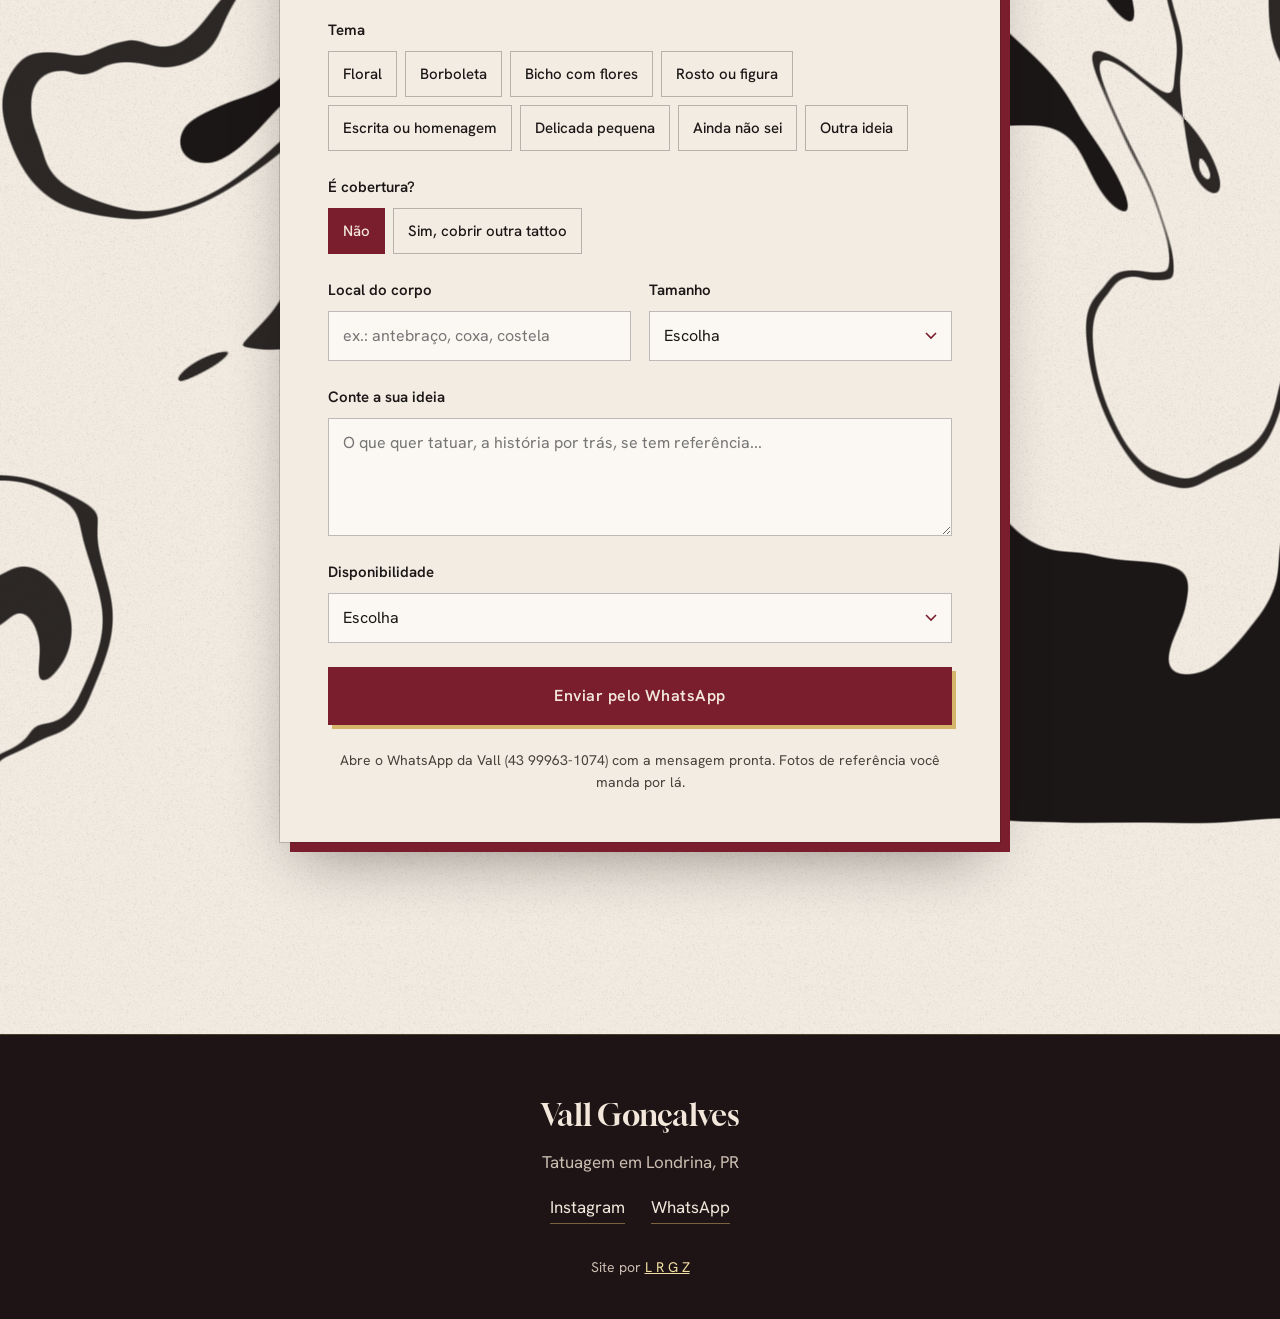
==== commit 9e8ad976: "v3: hero com 3 quadros e troca em tinta (Veríssimo) nas peças mais curtidas, sem o decalque; parede " ====
--- a/index.html
+++ b/index.html
@@ -16,8 +16,8 @@
 <link rel="apple-touch-icon" href="assets/icon-180.png">
 <link rel="preload" href="assets/fonts/gloock.woff2" as="font" type="font/woff2" crossorigin>
 <link rel="preload" href="assets/fonts/hanken.woff2" as="font" type="font/woff2" crossorigin>
-<link rel="preload" href="assets/hero/mulher.webp" as="image">
-<link rel="stylesheet" href="assets/site.css?v=6">
+<link rel="preload" href="assets/quadros/mulher.webp?v=1" as="image">
+<link rel="stylesheet" href="assets/site.css?v=8">
 </head>
 <body>
 
@@ -30,34 +30,28 @@
 </header>
 
 <main>
-<!-- HERO: a peça dela nasce dentro do quadro dourado (o da Miss Golden e o espelho do estúdio) -->
+<!-- HERO: três quadros dourados na parede de tinta; em cada um, a peça seguinte cobre a anterior com tinta (troca do Veríssimo) -->
 <section class="hero" id="inicio">
   <div class="parede parede-hero" data-tinta-area>
   <canvas class="tinta" data-tinta data-semente="0" data-limiar=".5" aria-hidden="true"></canvas>
   <div class="hero-palco">
-    <ul class="hero-info hero-info-e" data-tinta-livre data-tinta-folga="14">
-      <li>Fine line floral</li>
-      <li>Preto e cinza</li>
-      <li>Tatuadora desde 2020</li>
-    </ul>
-    <figure class="quadro" id="quadro" aria-label="Rosto e flores tatuado pela Vall, do estêncil ao sombreado">
-      <div class="quadro-moldura">
-        <div class="quadro-pp">
-          <canvas id="sombra" aria-hidden="true"></canvas>
-          <video id="sombraV" muted playsinline preload="auto" aria-hidden="true" hidden></video>
-        </div>
-      </div>
-      <figcaption id="qCap" data-tinta-livre data-tinta-folga="10">Rosto e flores · coxa</figcaption>
+    <figure class="quadro quadro-lado" aria-label="Tatuagens florais da Vall">
+      <div class="quadro-moldura"><div class="quadro-pp"><img src="assets/quadros/floral.webp?v=1" alt="" width="1080" height="1350"><canvas class="qv" data-artes="floral,leoa,lobo" data-off="1.3" data-cap="qCapE" aria-hidden="true"></canvas></div></div>
+      <figcaption id="qCapE" data-tinta-livre data-tinta-folga="10">Floral no braço</figcaption>
     </figure>
-    <ul class="hero-info hero-info-d" data-tinta-livre data-tinta-folga="14">
-      <li>Londrina, PR</li>
-      <li>2ª Golden Tattoo</li>
-      <li>Avaliação gratuita</li>
-    </ul>
+    <figure class="quadro quadro-centro" aria-label="Tatuagens mais curtidas da Vall">
+      <div class="quadro-moldura"><div class="quadro-pp"><img src="assets/quadros/mulher.webp?v=1" alt="" width="1080" height="1350"><canvas class="qv" data-artes="mulher,onca,rosas" data-off="0" data-cap="qCap" aria-hidden="true"></canvas></div></div>
+      <figcaption id="qCap" data-tinta-livre data-tinta-folga="10">Rosto e flores</figcaption>
+    </figure>
+    <figure class="quadro quadro-lado" aria-label="Bichos com flores tatuados pela Vall">
+      <div class="quadro-moldura"><div class="quadro-pp"><img src="assets/quadros/tigre.webp?v=1" alt="" width="1080" height="1350"><canvas class="qv" data-artes="tigre,leao,leao-costas" data-off="2.6" data-cap="qCapD" aria-hidden="true"></canvas></div></div>
+      <figcaption id="qCapD" data-tinta-livre data-tinta-folga="10">Tigre e girassol</figcaption>
+    </figure>
   </div>
   </div>
   <h1 class="nome">Vall Gonçalves</h1>
   <p class="mote">Seu corpo é sua casa. Vamos decorar?</p>
+  <ul class="hero-tags"><li>Fine line floral</li><li>Londrina, PR</li><li>2ª Golden Tattoo</li><li>Avaliação gratuita</li></ul>
   <div class="botoes">
     <a class="btn btn-cheio" href="#marcar">Pedir orçamento</a>
     <a class="btn" href="#trabalhos">Ver trabalhos</a>
@@ -66,14 +60,15 @@
 
 <!-- TRABALHOS -->
 <section class="sec" id="trabalhos">
-  <img class="orn orn-canto orn-ce" src="assets/img/orn/borboleta.webp" alt="" aria-hidden="true">
-  <img class="orn orn-canto orn-cd" src="assets/img/orn/borboleta.webp" alt="" aria-hidden="true">
   <div class="sec-cab">
     <h2>Trabalhos</h2>
     <p>Flores, bichos, rostos e escritas em linha fina e sombra suave, desenhados do jeitinho de cada cliente.</p>
   </div>
   <div class="filtros" role="group" aria-label="Filtrar por estilo" id="filtros"></div>
+  <div class="parede parede-sec parede-pc parede-grade" data-tinta-area>
+  <canvas class="tinta" data-tinta data-semente="5.2" data-limiar=".5" data-escala="1" aria-hidden="true"></canvas>
   <div class="grade" id="grade"></div>
+  </div>
   <div class="mais-wrap"><button class="btn" id="verMais" type="button">Ver mais trabalhos</button></div>
 </section>
 
@@ -84,26 +79,30 @@
     <h2>Cicatrizada, do mesmo jeito</h2>
     <p>Linha fina só vale se continuar bonita depois de meses. Estas são fotos das clientes com a pele já cicatrizada.</p>
   </div>
+  <div class="parede parede-sec" data-tinta-area>
+  <canvas class="tinta" data-tinta data-semente="1.7" data-limiar=".47" data-espelho="scale(1,-1)" aria-hidden="true"></canvas>
   <div class="cic">
     <figure><img src="assets/img/cic-DcbF9.webp" alt="Tatuagem de cocar e flores no braço, cicatrizada" width="960" height="1200"><figcaption>Cocar e flores, 100% cicatrizada</figcaption></figure>
     <figure><img src="assets/img/cic-DWOlD.webp" alt="Tatuagem de Athena no braço, cicatrizada um ano depois" width="960" height="1200"><figcaption>Athena, um ano depois</figcaption></figure>
   </div>
+  </div>
 </section>
 
 <!-- HOMENAGENS -->
 <section class="sec" id="homenagens">
-  <img class="orn orn-canto orn-ce" src="assets/img/orn/borboleta.webp" alt="" aria-hidden="true">
-  <img class="orn orn-canto orn-cd" src="assets/img/orn/borboleta.webp" alt="" aria-hidden="true">
   <div class="sec-cab">
     <h2>Eu não tatuei só a pele. Tatuei história.</h2>
     <p>Filhos, pets, mãe e fé. Homenagens desenhadas a partir da foto e da história que você trouxer.</p>
   </div>
+  <div class="parede parede-sec" data-tinta-area>
+  <canvas class="tinta" data-tinta data-semente="3.4" data-limiar=".48" data-espelho="scaleX(-1)" aria-hidden="true"></canvas>
   <div class="hom">
     <figure><img src="assets/img/p/DP61IYkEU3B_0.webp" alt="Dente-de-leão com os filhos em homenagem" width="960" height="1200"><figcaption>Os filhos no dente-de-leão</figcaption></figure>
     <figure><img src="assets/img/p/DWu6toFkW9__0.webp" alt="Retrato dos três cachorros em traço fino" width="960" height="1200"><figcaption>Os três pets</figcaption></figure>
     <figure><img src="assets/img/p/DfLYdzLEZZd_0.webp" alt="Patinha com o nome Benji" width="960" height="1200"><figcaption>Patinha do Benji</figcaption></figure>
     <figure><img src="assets/img/p/DWgmQj0EYYY_0.webp" alt="Nossa Senhora Aparecida com terço no pulso" width="960" height="1200"><figcaption>Nossa Senhora Aparecida</figcaption></figure>
   </div>
+  </div>
 </section>
 
 <!-- A VALL -->
@@ -112,14 +111,17 @@
   <div class="sec-cab">
     <h2>A Vall</h2>
   </div>
+  <div class="parede parede-sec parede-pc" data-tinta-area>
+  <canvas class="tinta" data-tinta data-semente="6.3" data-limiar=".47" aria-hidden="true"></canvas>
   <div class="sobre">
     <figure class="sobre-foto"><img src="assets/img/vall.webp" alt="Vall Gonçalves, tatuadora, em ensaio preto e branco" width="960" height="1200"></figure>
-    <div class="sobre-txt">
+    <div class="sobre-txt" data-tinta-livre data-tinta-folga="22">
       <p>Tatuo desde 2020 em Londrina. O que mais sai da minha máquina é floral em linha fina com sombra suave: rosas, girassóis, borboletas, e bichos e rostos rodeados de flores.</p>
       <p>Cada desenho é feito do seu jeitinho, a partir da sua ideia, da parte do corpo e do tamanho. Trabalho com higiene, precisão e muito respeito à sua pele, num ambiente seguro e acolhedor.</p>
       <p>Também sou tatuada da cabeça aos pés, quase tudo feito pelo Bruno Maestro, meu marido. Foi assim que cheguei às passarelas de Miss Tattoo.</p>
     </div>
     <figure class="sobre-foto"><img src="assets/img/vall-2.webp" alt="Vall Gonçalves com as mãos tatuadas junto ao rosto" width="960" height="1200"></figure>
+  </div>
   </div>
 
 </section>
@@ -148,15 +150,15 @@
 
 <!-- ESTÚDIO -->
 <section class="sec" id="estudio">
-  <img class="orn orn-canto orn-ce" src="assets/img/orn/borboleta.webp" alt="" aria-hidden="true">
-  <img class="orn orn-canto orn-cd" src="assets/img/orn/borboleta.webp" alt="" aria-hidden="true">
   <div class="sec-cab">
     <h2>O estúdio</h2>
     <p>Em Londrina, no Paraná, dividido com o tatuador Bruno Maestro.</p>
   </div>
+  <div class="parede parede-sec parede-pc" data-tinta-area>
+  <canvas class="tinta" data-tinta data-semente="7.1" data-limiar=".47" aria-hidden="true"></canvas>
   <div class="est">
     <figure><img src="assets/img/estudio.webp" alt="Vall no estúdio, com as macas e o espelho de moldura dourada" width="960" height="1200"></figure>
-    <ul class="est-itens">
+    <ul class="est-itens" data-tinta-livre data-tinta-folga="22">
       <li><strong>Avaliação gratuita</strong><span>Você mostra a ideia e o lugar, a gente acerta tamanho e valor antes de marcar.</span></li>
       <li><strong>Desenho exclusivo</strong><span>Nada de cópia de catálogo: o desenho nasce da sua referência.</span></li>
       <li><strong>Material descartável</strong><span>Agulhas e biqueiras abertas na sua frente, ambiente limpo e organizado.</span></li>
@@ -164,6 +166,7 @@
     </ul>
     <figure><img src="assets/img/estudio-2.webp" alt="Vall sentada no estúdio" width="960" height="1200"></figure>
   </div>
+  </div>
   <p class="est-local">Londrina, PR · endereço enviado na confirmação do horário</p>
 </section>
 
@@ -173,7 +176,9 @@
   <div class="sec-cab">
     <h2>Dúvidas antes de tatuar</h2>
   </div>
-  <div class="faq">
+  <div class="parede parede-sec parede-pc" data-tinta-area>
+  <canvas class="tinta" data-tinta data-semente="8.6" data-limiar=".46" aria-hidden="true"></canvas>
+  <div class="faq" data-tinta-livre data-tinta-folga="34">
     <details open>
       <summary>Quanto custa uma tatuagem?</summary>
       <p>Depende do tamanho, do local do corpo e de quanto detalhe o desenho leva. Por isso a avaliação é gratuita: você manda a ideia e a Vall passa o valor antes de marcar.</p>
@@ -198,6 +203,7 @@
       <summary>Como cuidar depois?</summary>
       <p>Você sai do estúdio com as orientações de cicatrização. A pomada indicada é vendida no próprio estúdio.</p>
     </details>
+  </div>
   </div>
 </section>
 
@@ -296,8 +302,9 @@
 </div>
 
 <script src="assets/pecas.js?v=1"></script>
-<script src="assets/sombreado.js?v=1"></script>
-<script src="assets/tinta.js?v=4"></script>
-<script src="assets/main.js?v=2"></script>
+<script>window.QV_NOMES={mulher:"Rosto e flores",onca:"Onça e lírios",rosas:"Flores com borboletas",floral:"Floral no braço",leoa:"Leoa e filhotes",lobo:"Lobo e flores",tigre:"Tigre e girassol",leao:"Leão com flores","leao-costas":"Leão nas costas"}</script>
+<script src="assets/quadros.js?v=1"></script>
+<script src="assets/tinta.js?v=5"></script>
+<script src="assets/main.js?v=3"></script>
 </body>
 </html>
--- a/assets/site.css
+++ b/assets/site.css
@@ -52,14 +52,9 @@
 .hero{position:relative;z-index:1;overflow:hidden;min-height:calc(100svh - 82px);padding:0 20px 56px;display:flex;flex-direction:column;align-items:center;justify-content:center;text-align:center}
 .hero::after{content:"";position:absolute;left:0;right:0;bottom:0;height:120px;background:linear-gradient(transparent,var(--papel));pointer-events:none;z-index:0}
 .hero>*:not(.orn){position:relative;z-index:1}
-.hero-palco{margin:0 auto;display:grid;grid-template-columns:1fr auto 1fr;align-items:center;gap:clamp(24px,4vw,64px);width:100%;max-width:1180px}
-.hero-info{list-style:none;margin:0;padding:0;display:grid;gap:18px;font-family:var(--serif);font-size:19px;color:var(--tinta2)}
-.hero-info li{opacity:0;animation:sobe .7s var(--ease) forwards}
-.hero-info li:nth-child(2){animation-delay:.1s}.hero-info li:nth-child(3){animation-delay:.2s}
-.hero-info-e{text-align:right}.hero-info-d{text-align:left}
-.hero-info li::after{content:"";display:block;width:34px;height:1px;background:var(--vinho);margin:10px 0 0;opacity:.6}
-.hero-info-e li::after{margin-left:auto}
-
+.hero-palco{margin:0 auto;display:flex;align-items:center;justify-content:center;gap:clamp(22px,3.4vw,58px);width:100%;max-width:1240px}
+.hero-tags{list-style:none;margin:16px 0 0;padding:0;display:flex;flex-wrap:wrap;justify-content:center;gap:6px 0;font-size:15px;letter-spacing:.03em;color:var(--tinta2);opacity:0;animation:sobe .7s var(--ease) .28s forwards}
+.hero-tags li+li::before{content:"";display:inline-block;width:4px;height:4px;background:var(--vinho);margin:0 14px;vertical-align:middle;transform:rotate(45deg) translateY(-1px)}
 .quadro{margin:0;display:flex;flex-direction:column;align-items:center}
 .quadro-moldura{
   --h:min(52svh,560px);
@@ -69,9 +64,10 @@
 }
 .quadro-pp{position:relative;height:100%;background:#f6f1e9;box-shadow:inset 0 0 0 1px #6d5020,inset 0 2px 8px rgba(60,40,10,.35);overflow:hidden}
 .quadro-pp::before{content:"";position:absolute;inset:0;background:url(img/grao.png);opacity:.35;pointer-events:none}
-#sombra,#sombraV{position:absolute;inset:6%;width:88%;height:88%;display:block;object-fit:contain}
-#sombraV{mix-blend-mode:multiply}
-.quadro.estatica .quadro-pp{background:#f6f1e9 url(hero/mulher-final.webp) center/88% no-repeat}
+.quadro-pp img,.quadro-pp canvas{position:absolute;inset:0;width:100%;height:100%;display:block;object-fit:cover}
+.quadro-pp canvas{opacity:0;transition:opacity .4s var(--ease)}
+.quadro-pp canvas.pronto{opacity:1}
+.quadro-lado .quadro-moldura{--h:min(37svh,400px);animation-delay:.2s}
 .quadro figcaption{margin-top:18px;padding:2px 10px;font-size:14px;letter-spacing:.04em;color:var(--tinta2);min-height:1.6em;transition:opacity .3s var(--ease)}
 .nome{font-size:clamp(52px,min(8.4vw,12svh),128px);color:var(--vinho);margin-top:clamp(14px,2.4svh,26px);letter-spacing:-.01em;opacity:0;animation:sobe .8s var(--ease) .15s forwards}
 .mote{font-size:clamp(17px,1.6vw,21px);color:var(--tinta2);margin-top:10px;opacity:0;animation:sobe .7s var(--ease) .25s forwards}
@@ -82,18 +78,18 @@
 /* PAREDE DE TINTA (mármore preto do mesmo motor do Bernardo): fica atrás dos quadros e do cartão; texto em área livre */
 .parede{position:relative}
 .hero>.parede.parede,.sec>.parede.parede{z-index:auto}
-.hero,.sec-miss,.sec-marcar{background:url(img/grao.png),var(--papel)}
+.hero,.sec{background:url(img/grao.png),var(--papel)}
+.sec-papel2{background:url(img/grao.png),var(--papel2)}
+.parede-sec{margin:0 -24px;padding:clamp(56px,6vw,84px) 24px}
+.parede-grade{padding-top:clamp(40px,4vw,60px);padding-bottom:clamp(40px,4vw,60px)}
 .tinta{position:absolute;inset:0;width:100%;height:100%;z-index:-1;display:block;opacity:0;transition:opacity 1.4s var(--ease);pointer-events:none}
 .tinta.pronto{opacity:1}
 .tinta-video{object-fit:fill;mix-blend-mode:multiply}
 .parede-hero{align-self:stretch;margin:0 -20px;padding:clamp(34px,6svh,64px) 20px 26px}
-.hero-info{position:relative}
-.hero-info li{background:none}
 
 /* SEÇÕES */
 .sec{position:relative;z-index:1;overflow:hidden;padding:clamp(80px,10vw,128px) 24px}
 .sec>*:not(.orn){position:relative;z-index:1}
-.sec-papel2{background:var(--papel2)}
 .sec-escura{background:var(--escuro);color:var(--creme)}
 .sec-escura h2{color:var(--creme)}
 .sec-escura .btn{border-color:var(--ouro2);color:var(--ouro3)}
@@ -122,18 +118,18 @@
 
 /* CICATRIZADA */
 .cic{display:grid;grid-template-columns:repeat(2,minmax(0,380px));justify-content:center;gap:28px}
-.cic figure,.hom figure{margin:0}
-.cic img{aspect-ratio:4/5;object-fit:cover;width:100%;border:10px solid #2b1f21}
-.cic figcaption,.hom figcaption{text-wrap:balance;margin-top:14px;text-align:center;font-family:var(--serif);font-size:19px}
+.cic figure,.hom figure{margin:0;padding:10px 10px 0;background:url(img/grao.png),var(--papel);box-shadow:0 18px 40px -18px rgba(20,12,10,.55),0 3px 8px -3px rgba(20,12,10,.3)}
+.cic img{aspect-ratio:4/5;object-fit:cover;width:100%;display:block}
+.cic figcaption,.hom figcaption{text-wrap:balance;padding:14px 6px 16px;text-align:center;font-family:var(--serif);font-size:19px}
 
 /* HOMENAGENS */
 .hom{display:grid;grid-template-columns:repeat(4,1fr);gap:18px;max-width:1180px;margin:0 auto}
-.hom img{aspect-ratio:4/5;object-fit:cover;width:100%}
+.hom img{aspect-ratio:4/5;object-fit:cover;width:100%;display:block}
 
 /* A VALL */
 .sobre{display:grid;grid-template-columns:1fr 1.15fr 1fr;gap:clamp(24px,3.4vw,48px);align-items:center;max-width:1180px;margin:0 auto}
 .sobre-foto{margin:0}
-.sobre-foto img{aspect-ratio:4/5;object-fit:cover;width:100%}
+.sobre-foto img{aspect-ratio:4/5;object-fit:cover;width:100%;display:block;box-shadow:0 18px 40px -18px rgba(20,12,10,.55)}
 .sobre-txt{text-align:center;display:grid;gap:18px;font-size:18px}
 .titulos{list-style:none;padding:0;margin:56px auto 0;max-width:1000px;display:grid;grid-template-columns:repeat(4,1fr);gap:0}
 .titulos li{text-align:center;padding:10px 14px;border-left:1px solid rgba(122,29,44,.25);display:grid;gap:4px}
@@ -163,7 +159,7 @@
 /* ESTÚDIO */
 .est{display:grid;grid-template-columns:1fr 1.1fr 1fr;gap:clamp(24px,3.4vw,48px);align-items:center;max-width:1180px;margin:0 auto}
 .est figure{margin:0}
-.est img{aspect-ratio:4/5;object-fit:cover;width:100%}
+.est img{aspect-ratio:4/5;object-fit:cover;width:100%;display:block;box-shadow:0 18px 40px -18px rgba(20,12,10,.55)}
 .est-itens{list-style:none;margin:0;padding:0;display:grid;grid-template-columns:1fr 1fr;gap:28px 22px;text-align:center}
 .est-itens li{display:grid;gap:6px}
 .est-itens strong{font-family:var(--serif);font-weight:400;font-size:21px;color:var(--vinho)}
@@ -226,7 +222,6 @@
 /* RESPONSIVO */
 @media (max-width:1100px){
   .grade{grid-template-columns:repeat(3,1fr)}
-  .hero-info{font-size:17px}
 }
 @media (max-width:900px){
   .nav{grid-template-columns:1fr;justify-items:center;gap:10px;padding:16px 16px 6px}
@@ -236,8 +231,12 @@
   .parede-hero{margin:0 -16px;padding:30px 16px 20px}
   .galeria{grid-template-columns:1fr 1fr;gap:18px;max-width:560px}
   .qd-centro{grid-column:1/-1;order:-1;width:74%;justify-self:center}
-  .hero-palco{grid-template-columns:1fr;gap:0}
-  .hero-info{display:none}
+  .quadro-lado{display:none}
+  .parede-sec{padding-top:44px;padding-bottom:44px}
+  .parede-pc.parede-pc{margin:0;padding:0}
+  .parede-pc>.tinta{display:none}
+  .hero-tags{display:grid;grid-template-columns:auto auto;justify-content:center;gap:6px 22px;font-size:13px}
+  .hero-tags li+li::before{display:none}
   .quadro-moldura{--h:min(56svh,calc((100vw - 48px)*1.25))}
   .orn-hero{height:60%;top:6%;opacity:.07}
   .orn-e{left:-60px}.orn-d{right:-60px}
@@ -253,6 +252,7 @@
   body{font-size:16px}
   .grade{grid-template-columns:1fr 1fr;gap:8px}
   .sec{padding:72px 16px}
+  .parede-sec{margin-left:-16px;margin-right:-16px;padding-left:16px;padding-right:16px}
   .sec-cab{margin-bottom:34px}
   .sec-cab p{font-size:16px}
   .botoes{flex-direction:column;width:100%;max-width:340px}
@@ -285,6 +285,7 @@
 }
 @media (min-width:901px) and (max-height:860px){
   .quadro-moldura{--h:46svh}
+  .quadro-lado .quadro-moldura{--h:33svh}
   .parede-hero{padding-top:30px;padding-bottom:14px}
   .nome{margin-top:8px}
   .botoes{margin-top:20px}
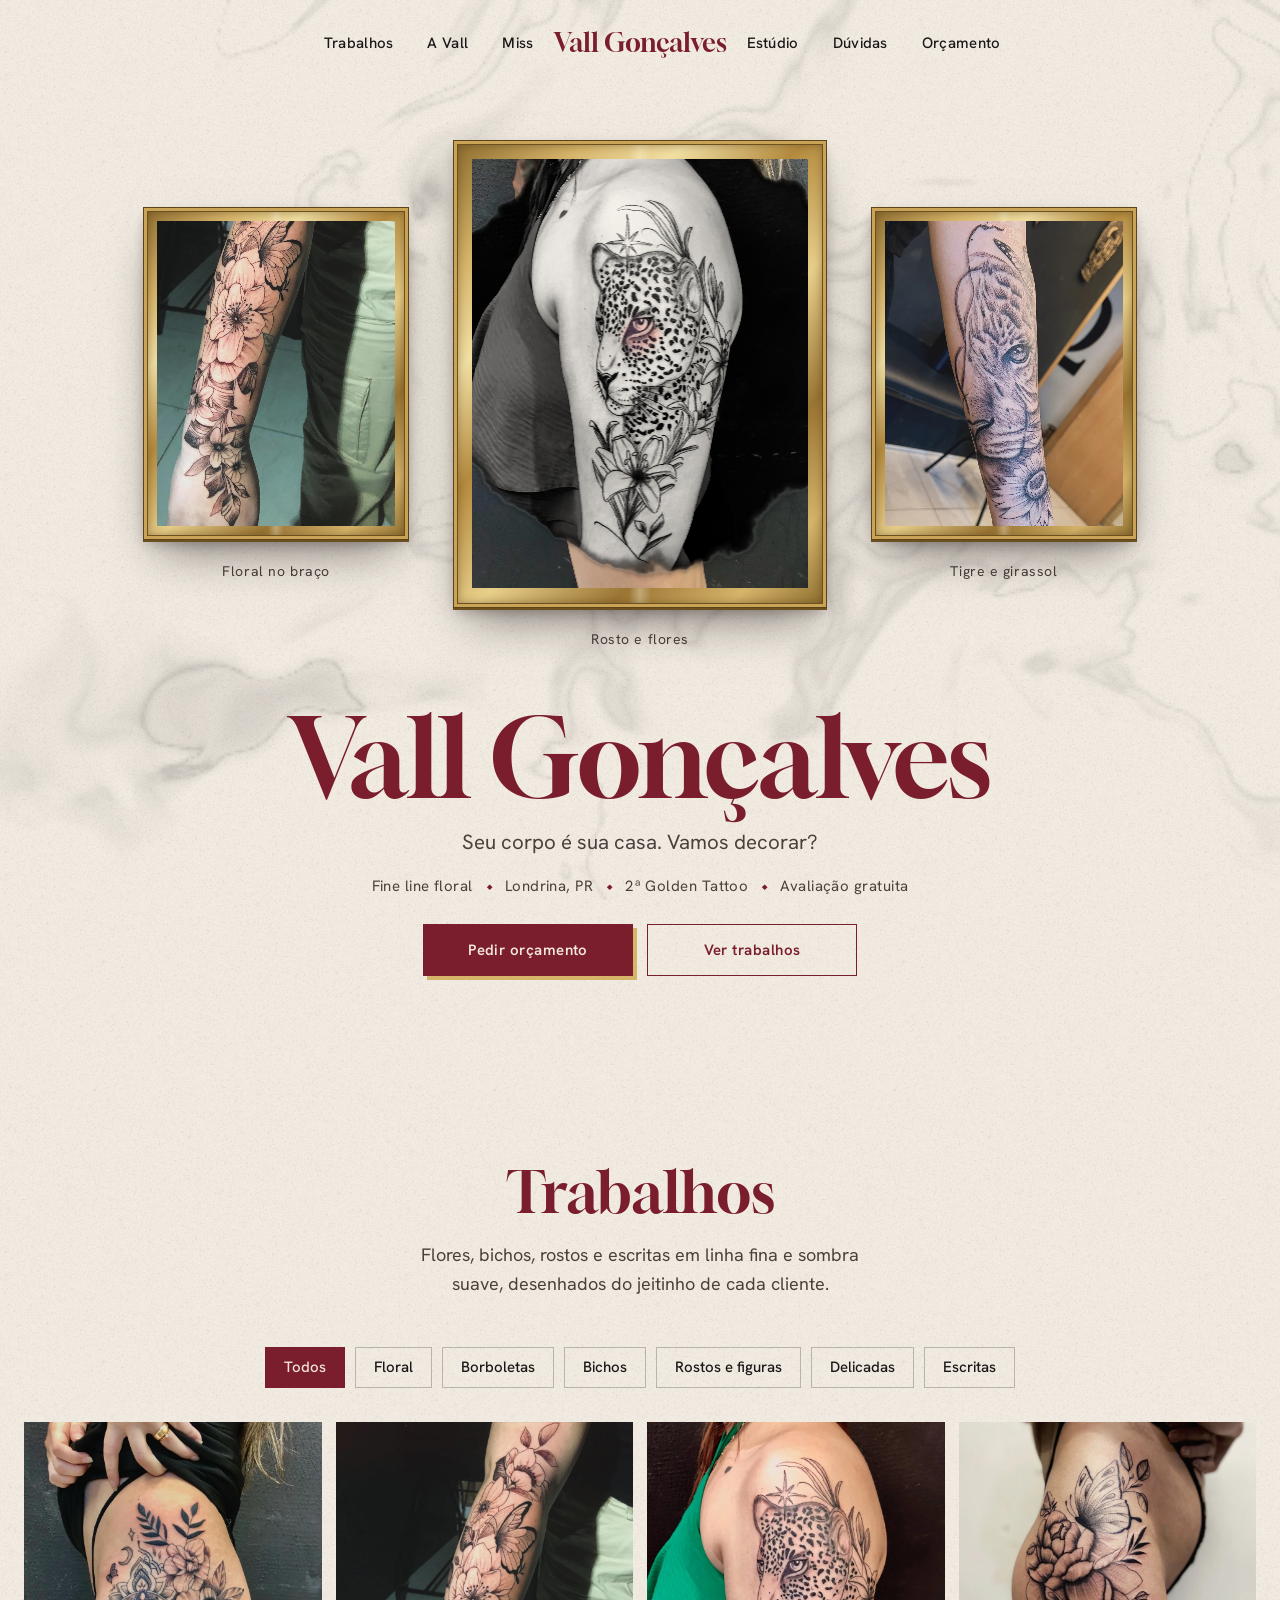
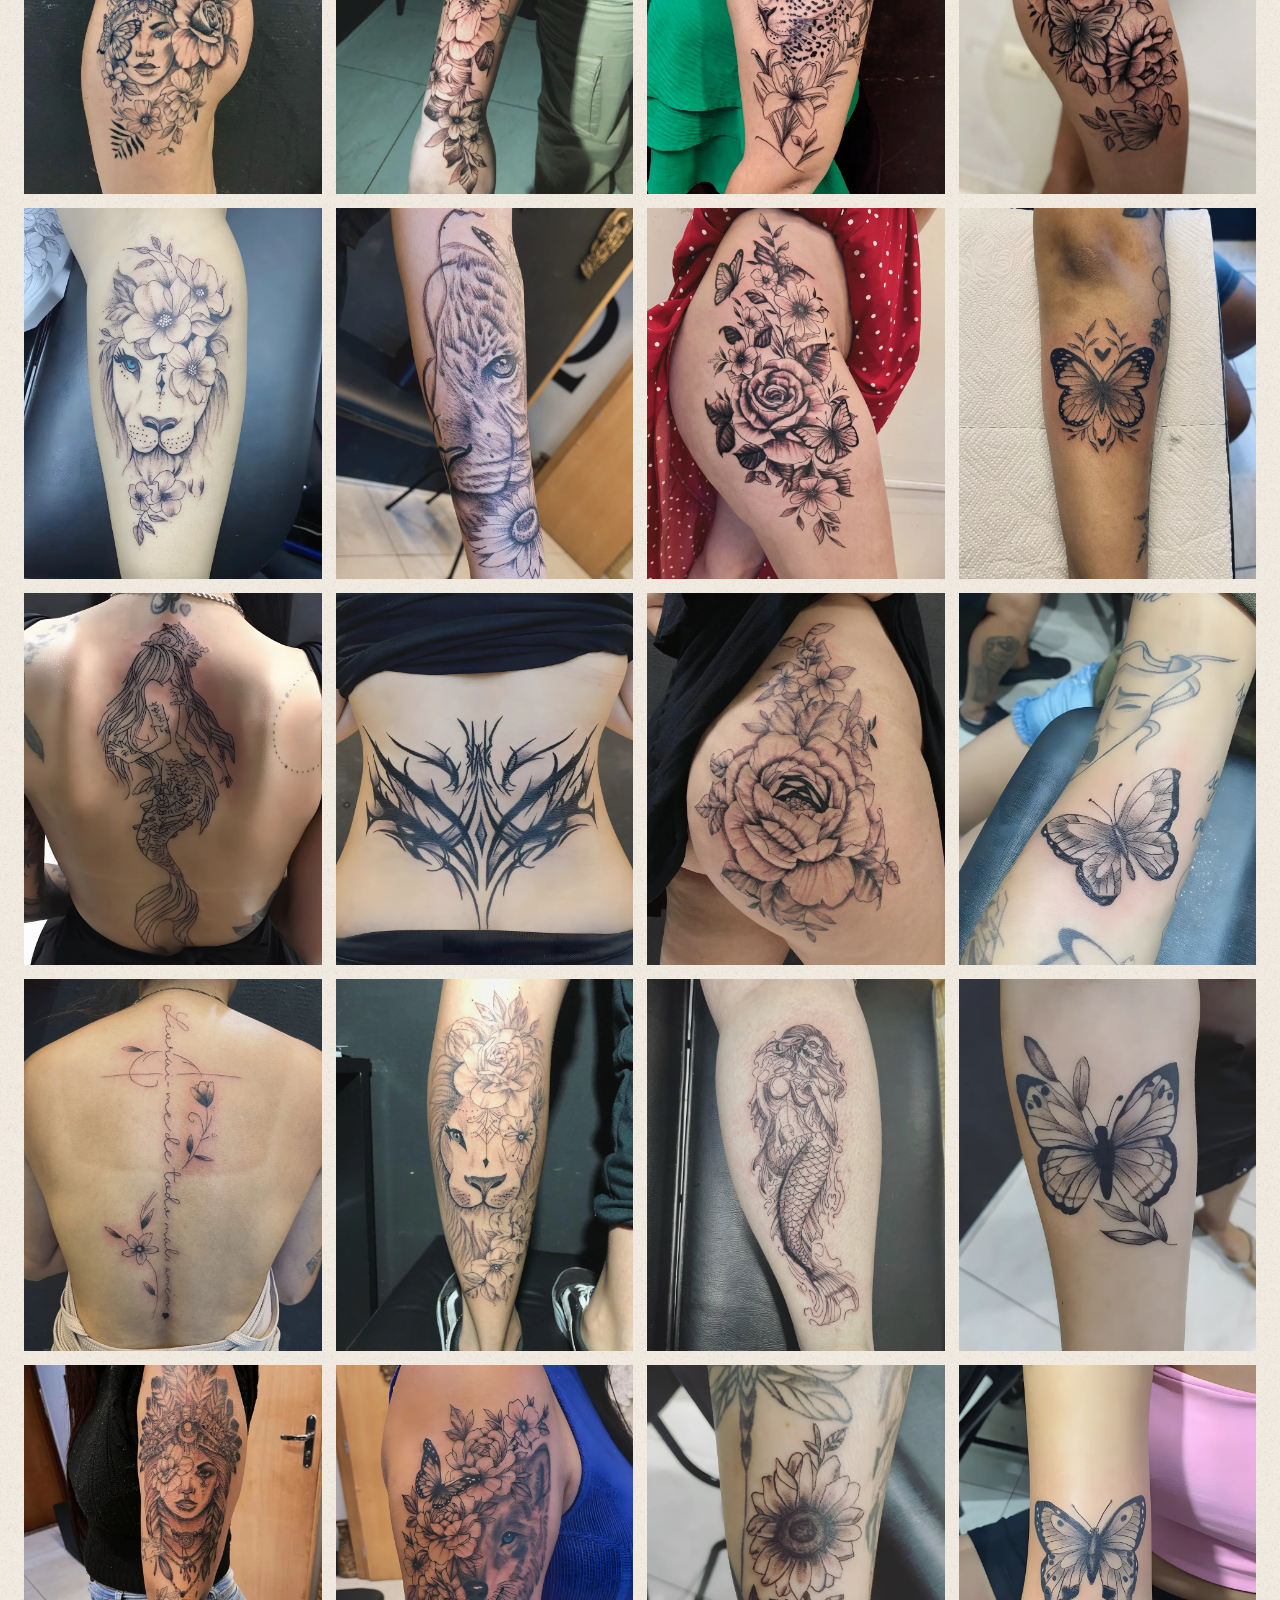
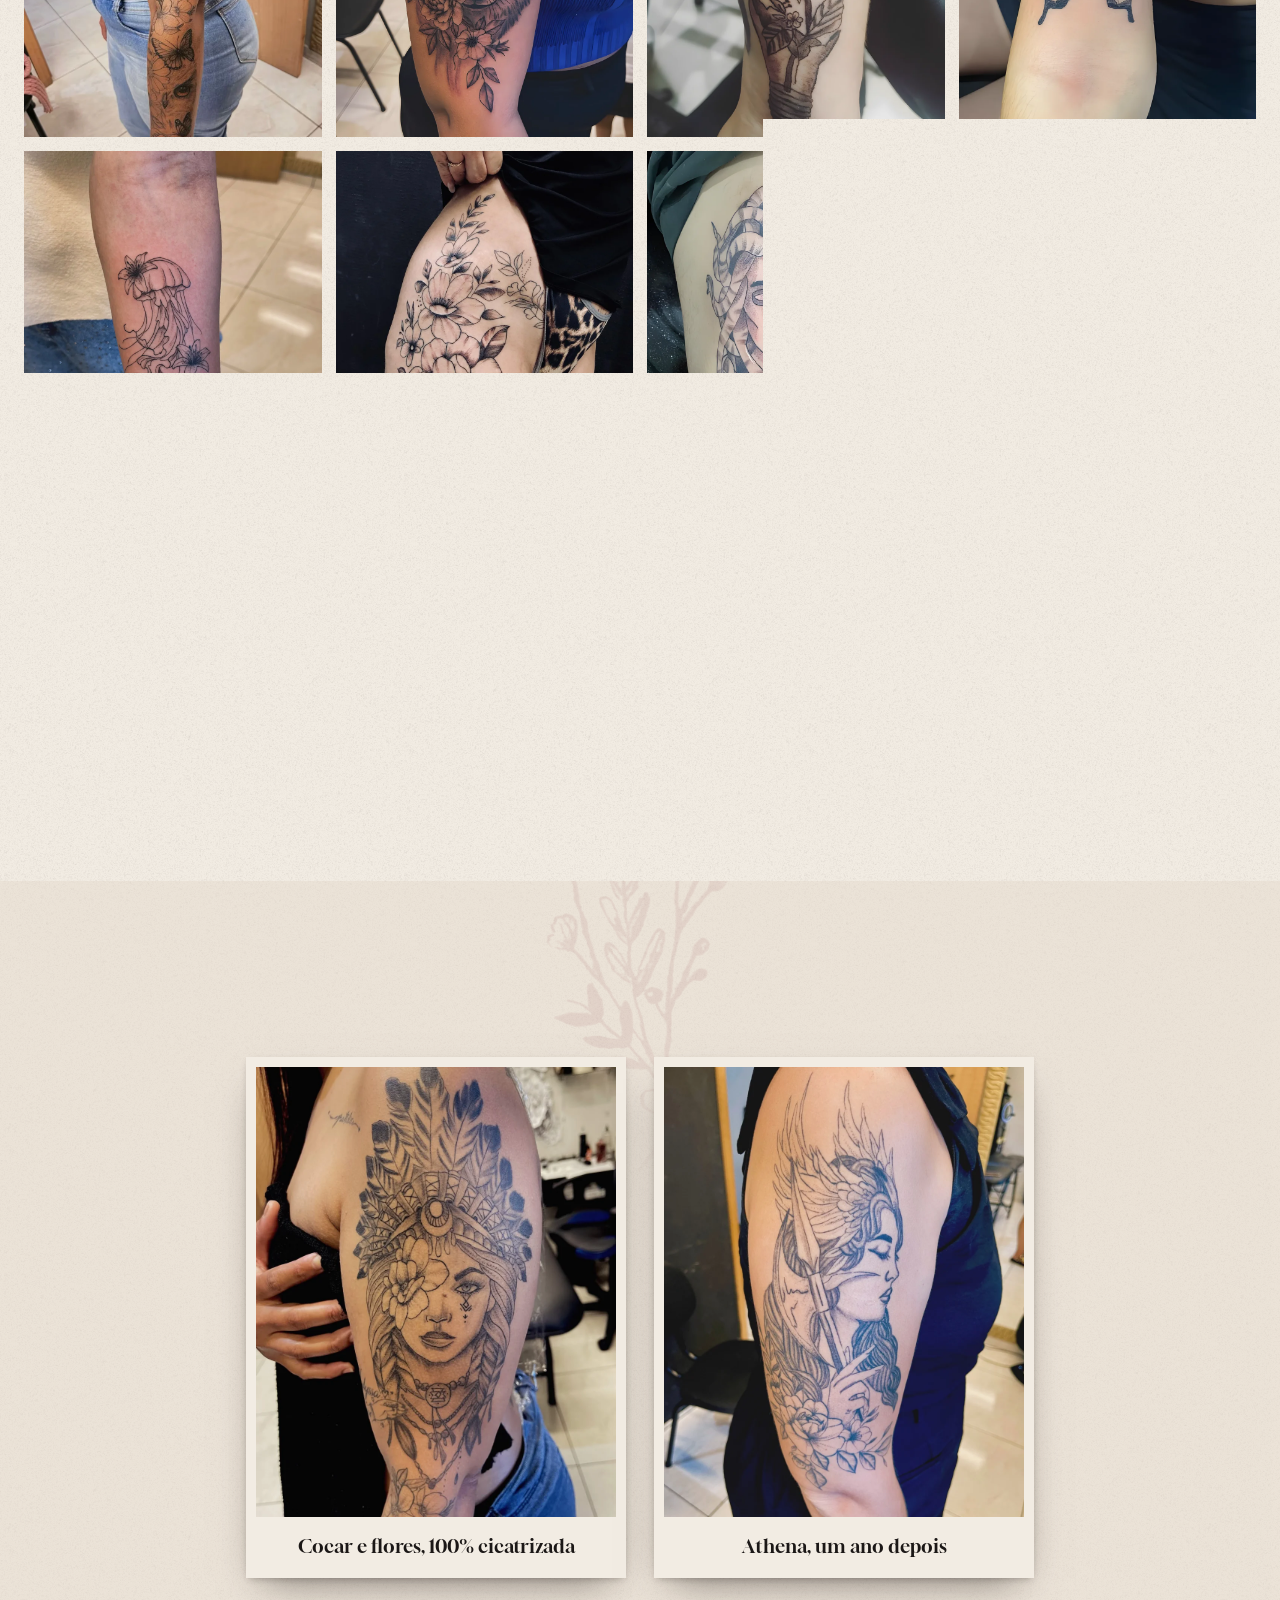
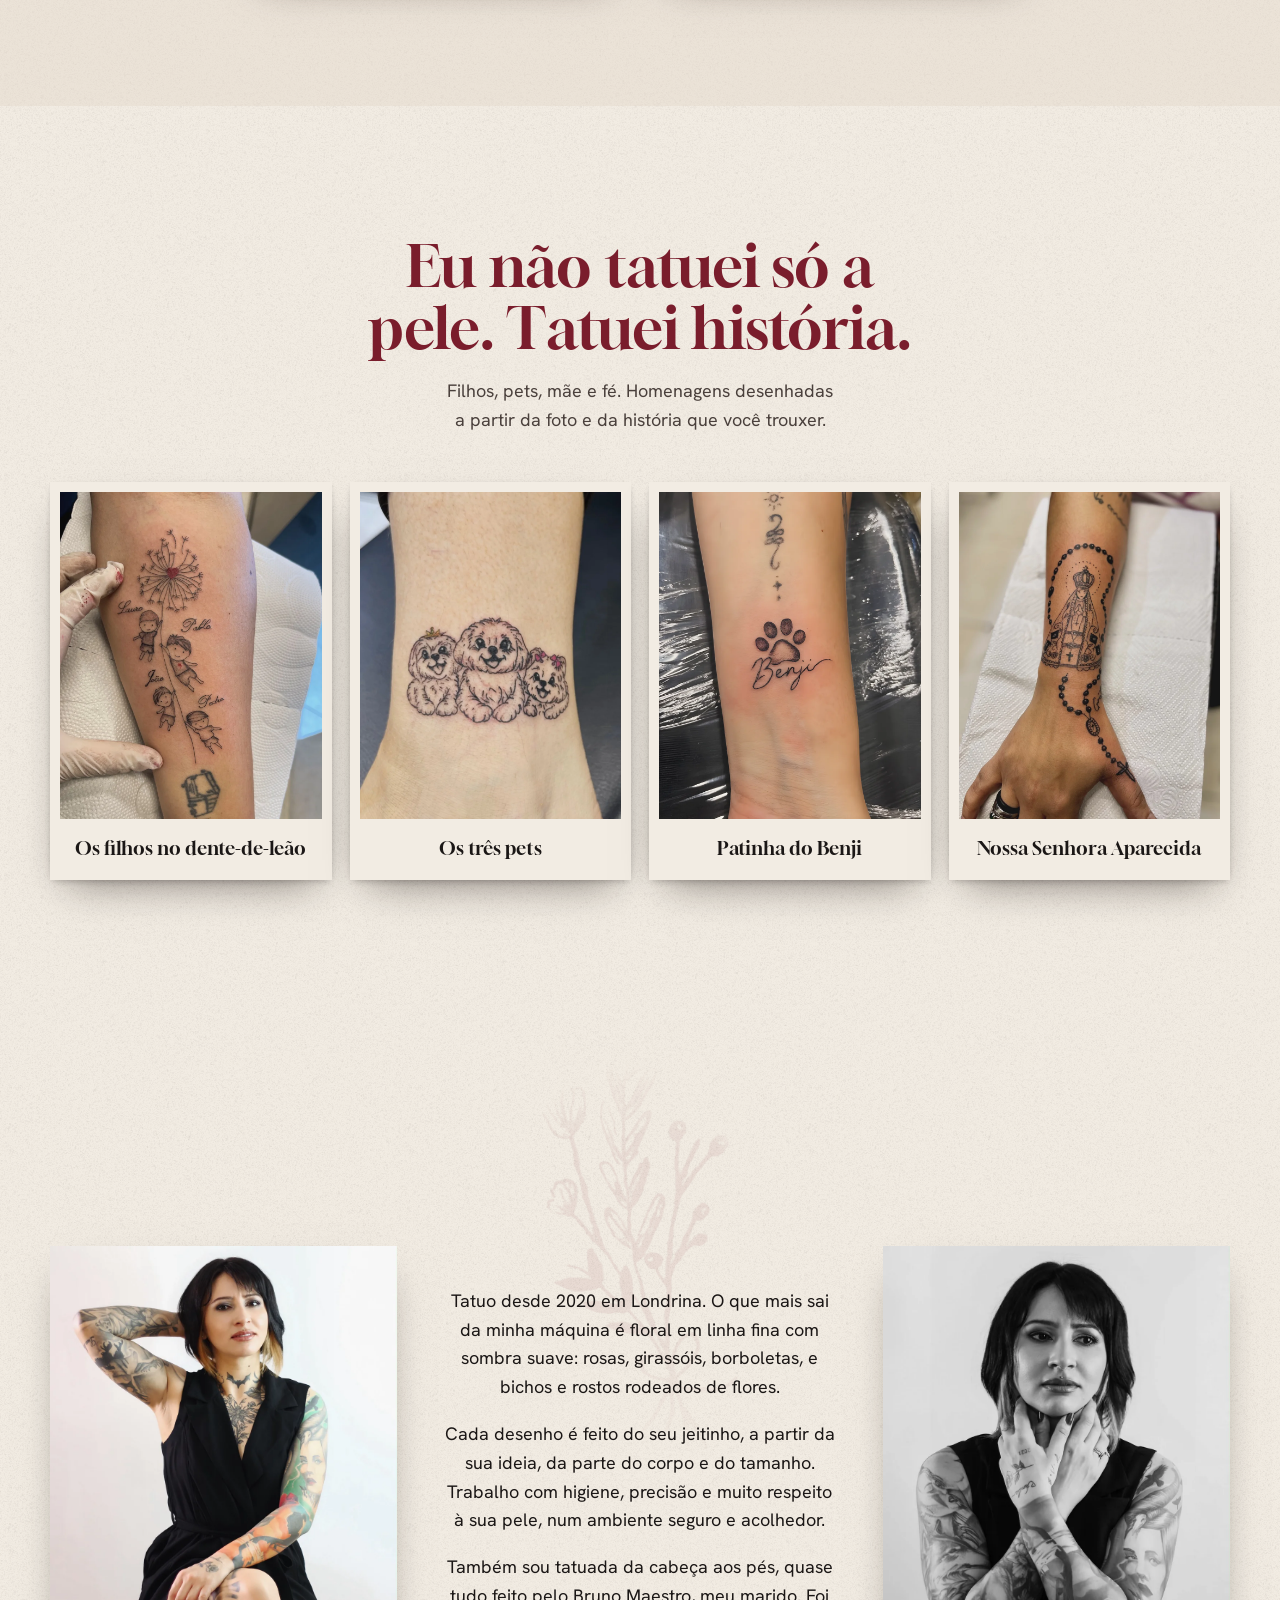
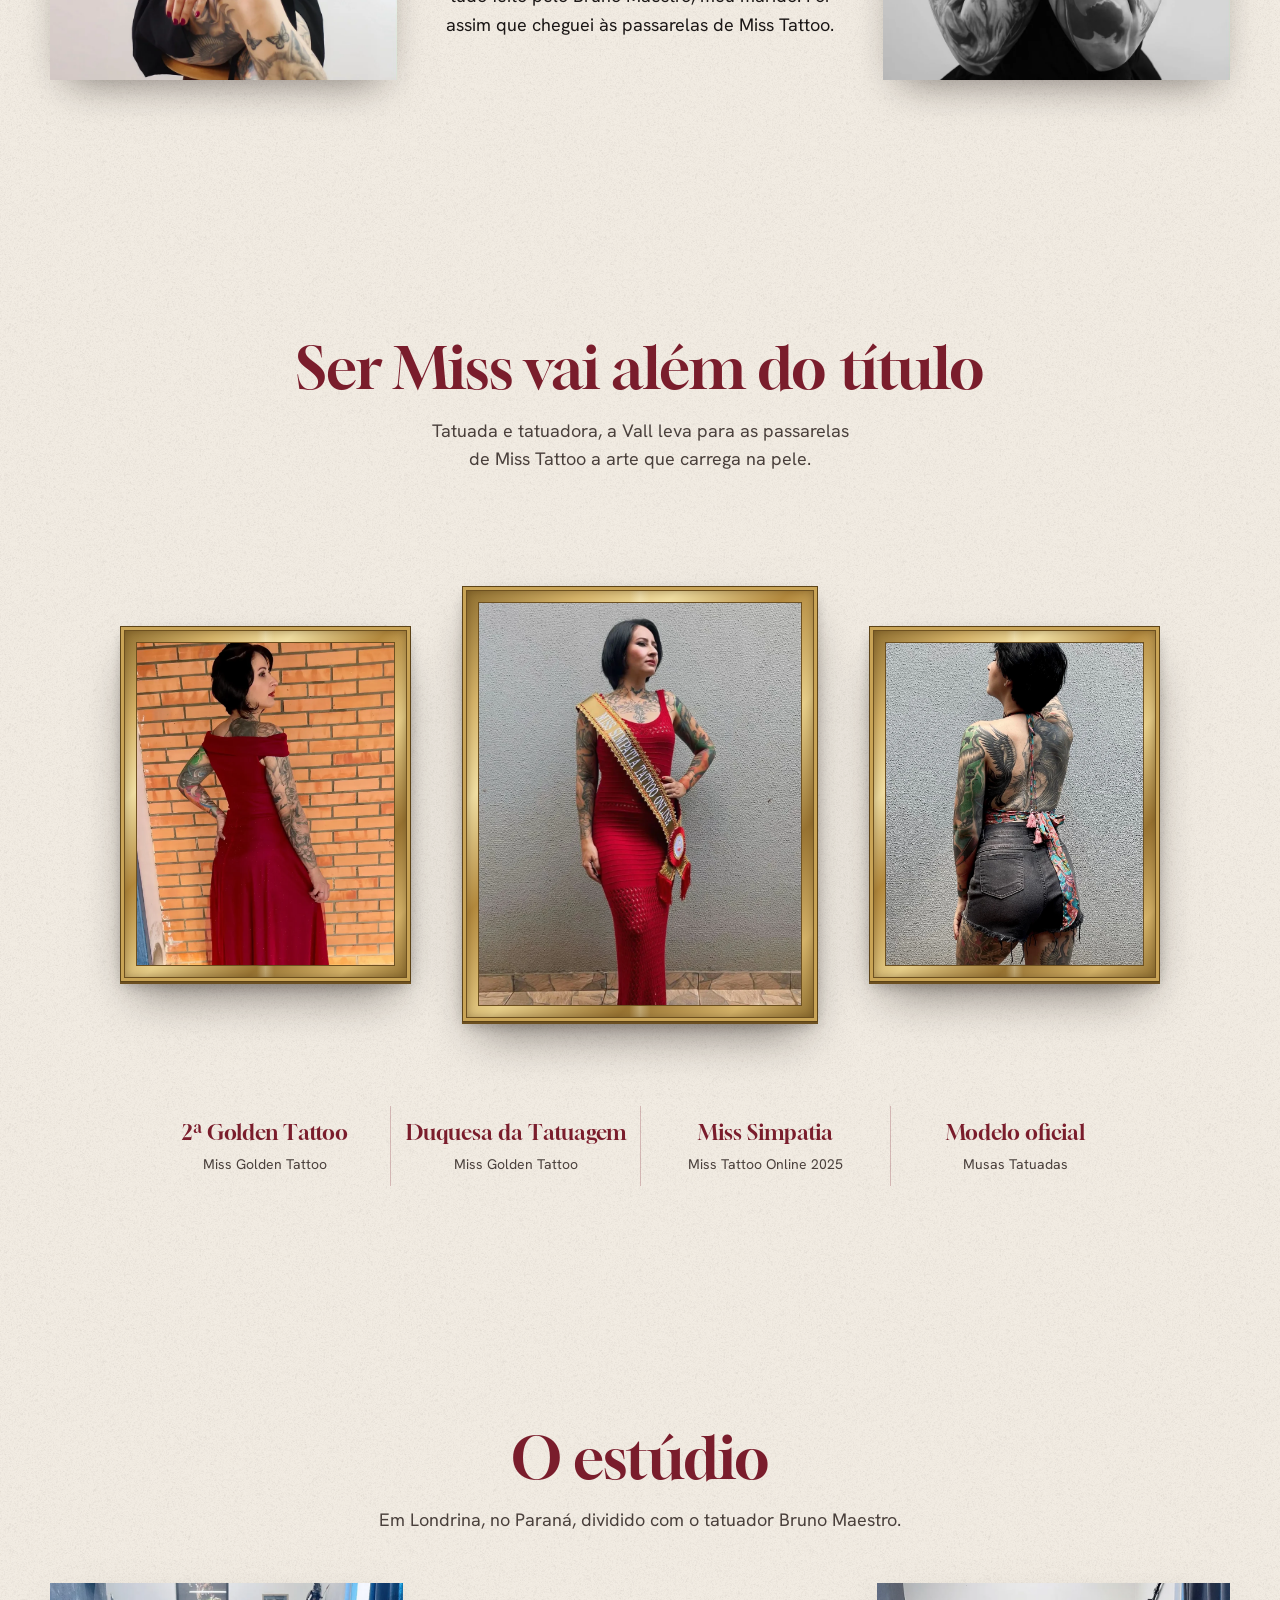
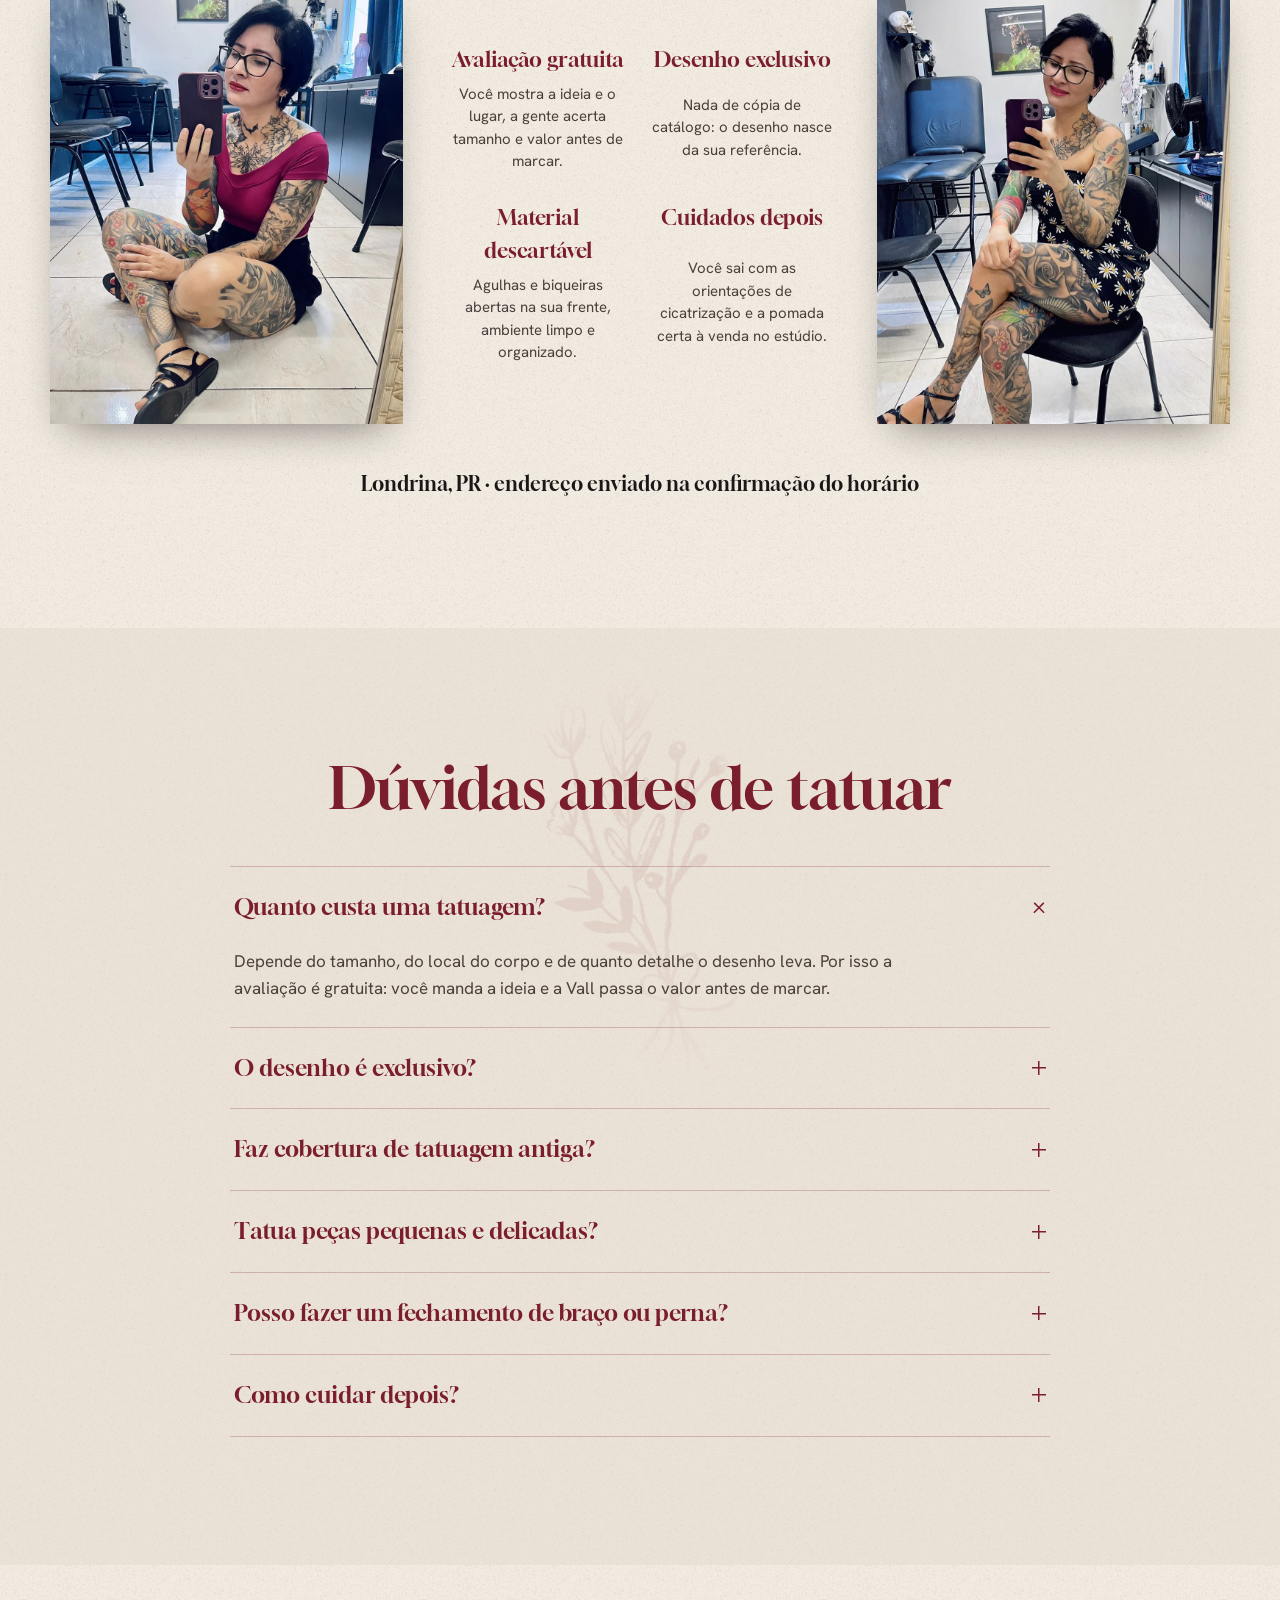
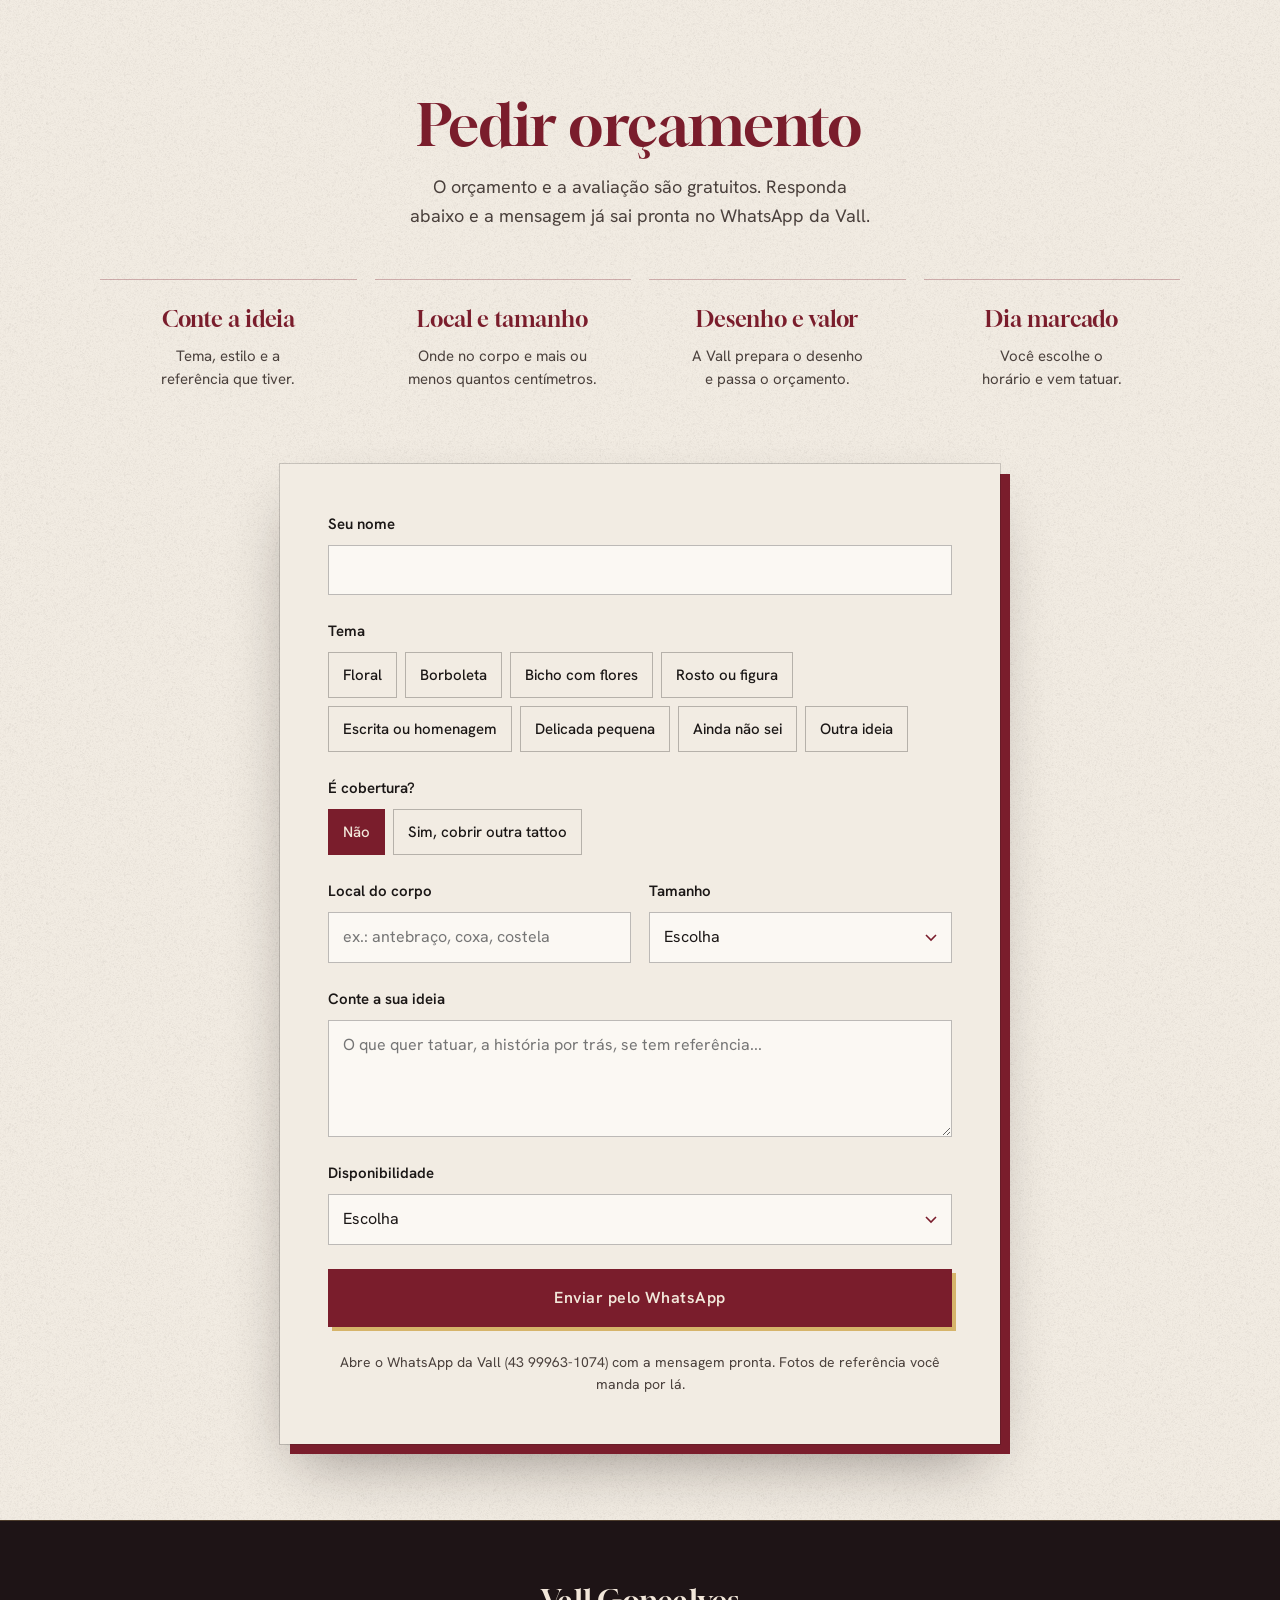
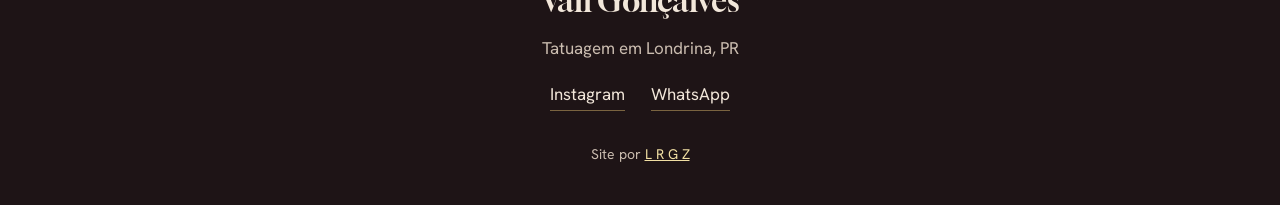
==== commit 90107773: "v4: fundo único de mármore de tinta apagado atrás do site inteiro (como a Aisora), sem as paredes po" ====
--- a/index.html
+++ b/index.html
@@ -17,9 +17,10 @@
 <link rel="preload" href="assets/fonts/gloock.woff2" as="font" type="font/woff2" crossorigin>
 <link rel="preload" href="assets/fonts/hanken.woff2" as="font" type="font/woff2" crossorigin>
 <link rel="preload" href="assets/quadros/mulher.webp?v=1" as="image">
-<link rel="stylesheet" href="assets/site.css?v=8">
+<link rel="stylesheet" href="assets/site.css?v=9">
 </head>
 <body>
+<canvas class="fundo" id="fundo" aria-hidden="true"></canvas>
 
 <header class="topo">
   <nav class="nav" aria-label="Principal">
@@ -32,20 +33,19 @@
 <main>
 <!-- HERO: três quadros dourados na parede de tinta; em cada um, a peça seguinte cobre a anterior com tinta (troca do Veríssimo) -->
 <section class="hero" id="inicio">
-  <div class="parede parede-hero" data-tinta-area>
-  <canvas class="tinta" data-tinta data-semente="0" data-limiar=".5" aria-hidden="true"></canvas>
+  <div class="parede parede-hero"> 
   <div class="hero-palco">
     <figure class="quadro quadro-lado" aria-label="Tatuagens florais da Vall">
       <div class="quadro-moldura"><div class="quadro-pp"><img src="assets/quadros/floral.webp?v=1" alt="" width="1080" height="1350"><canvas class="qv" data-artes="floral,leoa,lobo" data-off="1.3" data-cap="qCapE" aria-hidden="true"></canvas></div></div>
-      <figcaption id="qCapE" data-tinta-livre data-tinta-folga="10">Floral no braço</figcaption>
+      <figcaption id="qCapE">Floral no braço</figcaption>
     </figure>
     <figure class="quadro quadro-centro" aria-label="Tatuagens mais curtidas da Vall">
       <div class="quadro-moldura"><div class="quadro-pp"><img src="assets/quadros/mulher.webp?v=1" alt="" width="1080" height="1350"><canvas class="qv" data-artes="mulher,onca,rosas" data-off="0" data-cap="qCap" aria-hidden="true"></canvas></div></div>
-      <figcaption id="qCap" data-tinta-livre data-tinta-folga="10">Rosto e flores</figcaption>
+      <figcaption id="qCap">Rosto e flores</figcaption>
     </figure>
     <figure class="quadro quadro-lado" aria-label="Bichos com flores tatuados pela Vall">
       <div class="quadro-moldura"><div class="quadro-pp"><img src="assets/quadros/tigre.webp?v=1" alt="" width="1080" height="1350"><canvas class="qv" data-artes="tigre,leao,leao-costas" data-off="2.6" data-cap="qCapD" aria-hidden="true"></canvas></div></div>
-      <figcaption id="qCapD" data-tinta-livre data-tinta-folga="10">Tigre e girassol</figcaption>
+      <figcaption id="qCapD">Tigre e girassol</figcaption>
     </figure>
   </div>
   </div>
@@ -65,10 +65,7 @@
     <p>Flores, bichos, rostos e escritas em linha fina e sombra suave, desenhados do jeitinho de cada cliente.</p>
   </div>
   <div class="filtros" role="group" aria-label="Filtrar por estilo" id="filtros"></div>
-  <div class="parede parede-sec parede-pc parede-grade" data-tinta-area>
-  <canvas class="tinta" data-tinta data-semente="5.2" data-limiar=".5" data-escala="1" aria-hidden="true"></canvas>
   <div class="grade" id="grade"></div>
-  </div>
   <div class="mais-wrap"><button class="btn" id="verMais" type="button">Ver mais trabalhos</button></div>
 </section>
 
@@ -79,13 +76,10 @@
     <h2>Cicatrizada, do mesmo jeito</h2>
     <p>Linha fina só vale se continuar bonita depois de meses. Estas são fotos das clientes com a pele já cicatrizada.</p>
   </div>
-  <div class="parede parede-sec" data-tinta-area>
-  <canvas class="tinta" data-tinta data-semente="1.7" data-limiar=".47" data-espelho="scale(1,-1)" aria-hidden="true"></canvas>
   <div class="cic">
     <figure><img src="assets/img/cic-DcbF9.webp" alt="Tatuagem de cocar e flores no braço, cicatrizada" width="960" height="1200"><figcaption>Cocar e flores, 100% cicatrizada</figcaption></figure>
     <figure><img src="assets/img/cic-DWOlD.webp" alt="Tatuagem de Athena no braço, cicatrizada um ano depois" width="960" height="1200"><figcaption>Athena, um ano depois</figcaption></figure>
   </div>
-  </div>
 </section>
 
 <!-- HOMENAGENS -->
@@ -94,15 +88,12 @@
     <h2>Eu não tatuei só a pele. Tatuei história.</h2>
     <p>Filhos, pets, mãe e fé. Homenagens desenhadas a partir da foto e da história que você trouxer.</p>
   </div>
-  <div class="parede parede-sec" data-tinta-area>
-  <canvas class="tinta" data-tinta data-semente="3.4" data-limiar=".48" data-espelho="scaleX(-1)" aria-hidden="true"></canvas>
   <div class="hom">
     <figure><img src="assets/img/p/DP61IYkEU3B_0.webp" alt="Dente-de-leão com os filhos em homenagem" width="960" height="1200"><figcaption>Os filhos no dente-de-leão</figcaption></figure>
     <figure><img src="assets/img/p/DWu6toFkW9__0.webp" alt="Retrato dos três cachorros em traço fino" width="960" height="1200"><figcaption>Os três pets</figcaption></figure>
     <figure><img src="assets/img/p/DfLYdzLEZZd_0.webp" alt="Patinha com o nome Benji" width="960" height="1200"><figcaption>Patinha do Benji</figcaption></figure>
     <figure><img src="assets/img/p/DWgmQj0EYYY_0.webp" alt="Nossa Senhora Aparecida com terço no pulso" width="960" height="1200"><figcaption>Nossa Senhora Aparecida</figcaption></figure>
   </div>
-  </div>
 </section>
 
 <!-- A VALL -->
@@ -111,18 +102,15 @@
   <div class="sec-cab">
     <h2>A Vall</h2>
   </div>
-  <div class="parede parede-sec parede-pc" data-tinta-area>
-  <canvas class="tinta" data-tinta data-semente="6.3" data-limiar=".47" aria-hidden="true"></canvas>
   <div class="sobre">
     <figure class="sobre-foto"><img src="assets/img/vall.webp" alt="Vall Gonçalves, tatuadora, em ensaio preto e branco" width="960" height="1200"></figure>
-    <div class="sobre-txt" data-tinta-livre data-tinta-folga="22">
+    <div class="sobre-txt">
       <p>Tatuo desde 2020 em Londrina. O que mais sai da minha máquina é floral em linha fina com sombra suave: rosas, girassóis, borboletas, e bichos e rostos rodeados de flores.</p>
       <p>Cada desenho é feito do seu jeitinho, a partir da sua ideia, da parte do corpo e do tamanho. Trabalho com higiene, precisão e muito respeito à sua pele, num ambiente seguro e acolhedor.</p>
       <p>Também sou tatuada da cabeça aos pés, quase tudo feito pelo Bruno Maestro, meu marido. Foi assim que cheguei às passarelas de Miss Tattoo.</p>
     </div>
     <figure class="sobre-foto"><img src="assets/img/vall-2.webp" alt="Vall Gonçalves com as mãos tatuadas junto ao rosto" width="960" height="1200"></figure>
   </div>
-  </div>
 
 </section>
 
@@ -132,8 +120,7 @@
     <h2>Ser Miss vai além do título</h2>
     <p>Tatuada e tatuadora, a Vall leva para as passarelas de Miss Tattoo a arte que carrega na pele.</p>
   </div>
-  <div class="parede parede-miss" data-tinta-area>
-    <canvas class="tinta" data-tinta data-semente="2.3" data-limiar=".46" data-espelho="scaleX(-1)" aria-hidden="true"></canvas>
+  <div class="parede parede-miss"> 
     <div class="galeria">
       <figure class="qd"><div class="qd-moldura"><img src="assets/img/miss-golden.webp" alt="Vall de vestido vinho, de costas, no ensaio do Miss Golden Tattoo" width="900" height="1125"></div></figure>
       <figure class="qd qd-centro"><div class="qd-moldura"><img src="assets/img/miss-faixa.webp" alt="Vall de vestido vermelho com a faixa de Miss" width="900" height="1125"></div></figure>
@@ -154,11 +141,9 @@
     <h2>O estúdio</h2>
     <p>Em Londrina, no Paraná, dividido com o tatuador Bruno Maestro.</p>
   </div>
-  <div class="parede parede-sec parede-pc" data-tinta-area>
-  <canvas class="tinta" data-tinta data-semente="7.1" data-limiar=".47" aria-hidden="true"></canvas>
   <div class="est">
     <figure><img src="assets/img/estudio.webp" alt="Vall no estúdio, com as macas e o espelho de moldura dourada" width="960" height="1200"></figure>
-    <ul class="est-itens" data-tinta-livre data-tinta-folga="22">
+    <ul class="est-itens">
       <li><strong>Avaliação gratuita</strong><span>Você mostra a ideia e o lugar, a gente acerta tamanho e valor antes de marcar.</span></li>
       <li><strong>Desenho exclusivo</strong><span>Nada de cópia de catálogo: o desenho nasce da sua referência.</span></li>
       <li><strong>Material descartável</strong><span>Agulhas e biqueiras abertas na sua frente, ambiente limpo e organizado.</span></li>
@@ -166,7 +151,6 @@
     </ul>
     <figure><img src="assets/img/estudio-2.webp" alt="Vall sentada no estúdio" width="960" height="1200"></figure>
   </div>
-  </div>
   <p class="est-local">Londrina, PR · endereço enviado na confirmação do horário</p>
 </section>
 
@@ -176,9 +160,7 @@
   <div class="sec-cab">
     <h2>Dúvidas antes de tatuar</h2>
   </div>
-  <div class="parede parede-sec parede-pc" data-tinta-area>
-  <canvas class="tinta" data-tinta data-semente="8.6" data-limiar=".46" aria-hidden="true"></canvas>
-  <div class="faq" data-tinta-livre data-tinta-folga="34">
+  <div class="faq">
     <details open>
       <summary>Quanto custa uma tatuagem?</summary>
       <p>Depende do tamanho, do local do corpo e de quanto detalhe o desenho leva. Por isso a avaliação é gratuita: você manda a ideia e a Vall passa o valor antes de marcar.</p>
@@ -203,7 +185,6 @@
       <summary>Como cuidar depois?</summary>
       <p>Você sai do estúdio com as orientações de cicatrização. A pomada indicada é vendida no próprio estúdio.</p>
     </details>
-  </div>
   </div>
 </section>
 
@@ -219,8 +200,7 @@
     <li><strong>Desenho e valor</strong><span>A Vall prepara o desenho e passa o orçamento.</span></li>
     <li><strong>Dia marcado</strong><span>Você escolhe o horário e vem tatuar.</span></li>
   </ol>
-  <div class="parede parede-form" data-tinta-area>
-  <canvas class="tinta" data-tinta data-semente="4.1" data-limiar=".48" data-espelho="scale(-1,-1)" aria-hidden="true"></canvas>
+  <div class="parede parede-form"> 
   <form class="form" id="form" novalidate>
     <div class="campo">
       <label for="fNome">Seu nome</label>
@@ -304,7 +284,7 @@
 <script src="assets/pecas.js?v=1"></script>
 <script>window.QV_NOMES={mulher:"Rosto e flores",onca:"Onça e lírios",rosas:"Flores com borboletas",floral:"Floral no braço",leoa:"Leoa e filhotes",lobo:"Lobo e flores",tigre:"Tigre e girassol",leao:"Leão com flores","leao-costas":"Leão nas costas"}</script>
 <script src="assets/quadros.js?v=1"></script>
-<script src="assets/tinta.js?v=5"></script>
+<script src="assets/fundo.js?v=2"></script>
 <script src="assets/main.js?v=3"></script>
 </body>
 </html>
--- a/assets/site.css
+++ b/assets/site.css
@@ -50,7 +50,6 @@
 
 /* HERO */
 .hero{position:relative;z-index:1;overflow:hidden;min-height:calc(100svh - 82px);padding:0 20px 56px;display:flex;flex-direction:column;align-items:center;justify-content:center;text-align:center}
-.hero::after{content:"";position:absolute;left:0;right:0;bottom:0;height:120px;background:linear-gradient(transparent,var(--papel));pointer-events:none;z-index:0}
 .hero>*:not(.orn){position:relative;z-index:1}
 .hero-palco{margin:0 auto;display:flex;align-items:center;justify-content:center;gap:clamp(22px,3.4vw,58px);width:100%;max-width:1240px}
 .hero-tags{list-style:none;margin:16px 0 0;padding:0;display:flex;flex-wrap:wrap;justify-content:center;gap:6px 0;font-size:15px;letter-spacing:.03em;color:var(--tinta2);opacity:0;animation:sobe .7s var(--ease) .28s forwards}
@@ -76,16 +75,12 @@
 @keyframes sobe{from{opacity:0;transform:translateY(14px)}to{opacity:1;transform:none}}
 
 /* PAREDE DE TINTA (mármore preto do mesmo motor do Bernardo): fica atrás dos quadros e do cartão; texto em área livre */
+/* FUNDO ÚNICO: mármore de tinta apagado, fixo atrás do site inteiro (assets/fundo.js) */
+.fundo{position:fixed;left:0;top:0;width:100%;height:100lvh;z-index:0;pointer-events:none;display:block;opacity:0;transition:opacity 1.6s var(--ease)}
+.fundo.pronto{opacity:.26}
 .parede{position:relative}
-.hero>.parede.parede,.sec>.parede.parede{z-index:auto}
-.hero,.sec{background:url(img/grao.png),var(--papel)}
-.sec-papel2{background:url(img/grao.png),var(--papel2)}
-.parede-sec{margin:0 -24px;padding:clamp(56px,6vw,84px) 24px}
-.parede-grade{padding-top:clamp(40px,4vw,60px);padding-bottom:clamp(40px,4vw,60px)}
-.tinta{position:absolute;inset:0;width:100%;height:100%;z-index:-1;display:block;opacity:0;transition:opacity 1.4s var(--ease);pointer-events:none}
-.tinta.pronto{opacity:1}
-.tinta-video{object-fit:fill;mix-blend-mode:multiply}
-.parede-hero{align-self:stretch;margin:0 -20px;padding:clamp(34px,6svh,64px) 20px 26px}
+.sec-papel2{background:rgba(226,215,200,.42)}
+.parede-hero{align-self:stretch;padding:clamp(34px,6svh,64px) 0 26px}
 
 /* SEÇÕES */
 .sec{position:relative;z-index:1;overflow:hidden;padding:clamp(80px,10vw,128px) 24px}
@@ -118,7 +113,7 @@
 
 /* CICATRIZADA */
 .cic{display:grid;grid-template-columns:repeat(2,minmax(0,380px));justify-content:center;gap:28px}
-.cic figure,.hom figure{margin:0;padding:10px 10px 0;background:url(img/grao.png),var(--papel);box-shadow:0 18px 40px -18px rgba(20,12,10,.55),0 3px 8px -3px rgba(20,12,10,.3)}
+.cic figure,.hom figure{margin:0;padding:10px 10px 0;background:var(--papel);box-shadow:0 18px 40px -18px rgba(20,12,10,.55),0 3px 8px -3px rgba(20,12,10,.3)}
 .cic img{aspect-ratio:4/5;object-fit:cover;width:100%;display:block}
 .cic figcaption,.hom figcaption{text-wrap:balance;padding:14px 6px 16px;text-align:center;font-family:var(--serif);font-size:19px}
 
@@ -139,7 +134,7 @@
 
 /* MISS: três quadros dourados na parede de tinta */
 .sec-miss{padding-bottom:clamp(72px,9vw,112px)}
-.parede-miss{margin:0 -24px;padding:clamp(70px,8vw,110px) 24px}
+.parede-miss{padding:clamp(40px,5vw,64px) 0}
 .galeria{display:grid;grid-template-columns:1fr 1.22fr 1fr;align-items:center;gap:clamp(22px,4vw,56px);max-width:1040px;margin:0 auto}
 .qd{margin:0}
 .qd-moldura{padding:clamp(10px,1.4vw,17px);background:var(--ouro-grad);box-shadow:var(--ouro-sombra)}
@@ -173,7 +168,7 @@
 .passos strong,.passos span{text-wrap:balance}
 .passos span{font-size:15px;color:var(--tinta2);line-height:1.5}
 .sec-marcar{padding-bottom:clamp(40px,6vw,80px)}
-.parede-form{margin:0 -24px;padding:clamp(80px,9vw,120px) 24px}
+.parede-form{padding:clamp(40px,5vw,64px) 0 0}
 .form{position:relative;max-width:720px;margin:0 auto;background:var(--papel);color:var(--tinta);padding:clamp(26px,4vw,48px);display:grid;gap:24px;box-shadow:0 0 0 1px rgba(27,23,22,.18),10px 10px 0 var(--vinho),0 30px 60px -20px rgba(20,12,10,.45)}
 .campo{display:grid;gap:9px;border:0;margin:0;padding:0;min-width:0}
 .campo label,.campo legend{font-weight:600;font-size:15px;padding:0}
@@ -228,13 +223,10 @@
   .nav-lado{display:none}
   .marca{font-size:24px}
   .hero{min-height:auto;padding:0 16px 56px}
-  .parede-hero{margin:0 -16px;padding:30px 16px 20px}
+  .parede-hero{padding:30px 0 20px}
   .galeria{grid-template-columns:1fr 1fr;gap:18px;max-width:560px}
   .qd-centro{grid-column:1/-1;order:-1;width:74%;justify-self:center}
   .quadro-lado{display:none}
-  .parede-sec{padding-top:44px;padding-bottom:44px}
-  .parede-pc.parede-pc{margin:0;padding:0}
-  .parede-pc>.tinta{display:none}
   .hero-tags{display:grid;grid-template-columns:auto auto;justify-content:center;gap:6px 22px;font-size:13px}
   .hero-tags li+li::before{display:none}
   .quadro-moldura{--h:min(56svh,calc((100vw - 48px)*1.25))}
@@ -252,7 +244,6 @@
   body{font-size:16px}
   .grade{grid-template-columns:1fr 1fr;gap:8px}
   .sec{padding:72px 16px}
-  .parede-sec{margin-left:-16px;margin-right:-16px;padding-left:16px;padding-right:16px}
   .sec-cab{margin-bottom:34px}
   .sec-cab p{font-size:16px}
   .botoes{flex-direction:column;width:100%;max-width:340px}
@@ -272,7 +263,8 @@
   .lb{grid-template-columns:52px 1fr 52px;padding:0 4px 18px}
   .lb-seta{width:44px;height:44px}
   .orn-centro{height:300px;opacity:.06}
-  .parede-miss,.parede-form{margin:0 -16px;padding:64px 16px}
+  .parede-miss{padding:36px 0}
+  .parede-form{padding:36px 0 0}
   .form{box-shadow:0 0 0 1px rgba(27,23,22,.18),6px 6px 0 var(--vinho),0 24px 50px -20px rgba(20,12,10,.45)}
 }
 @media (max-width:360px){
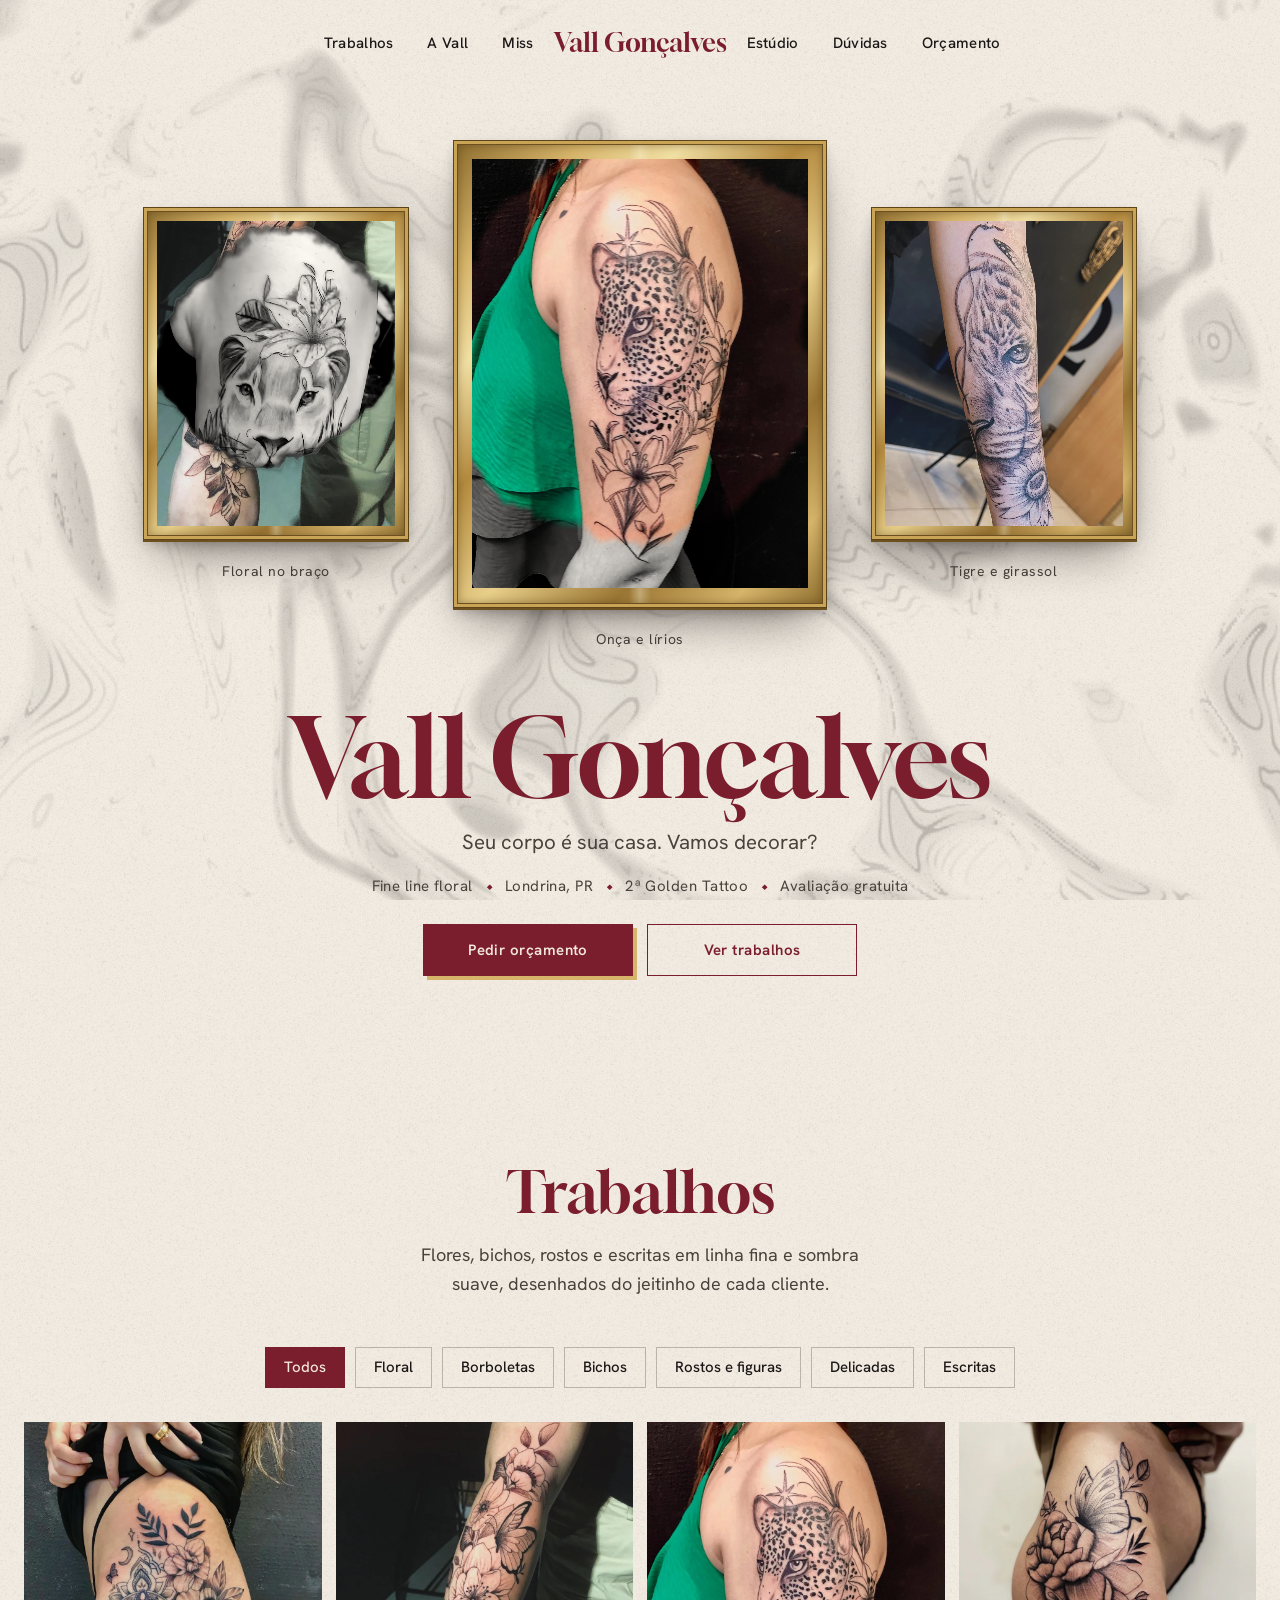
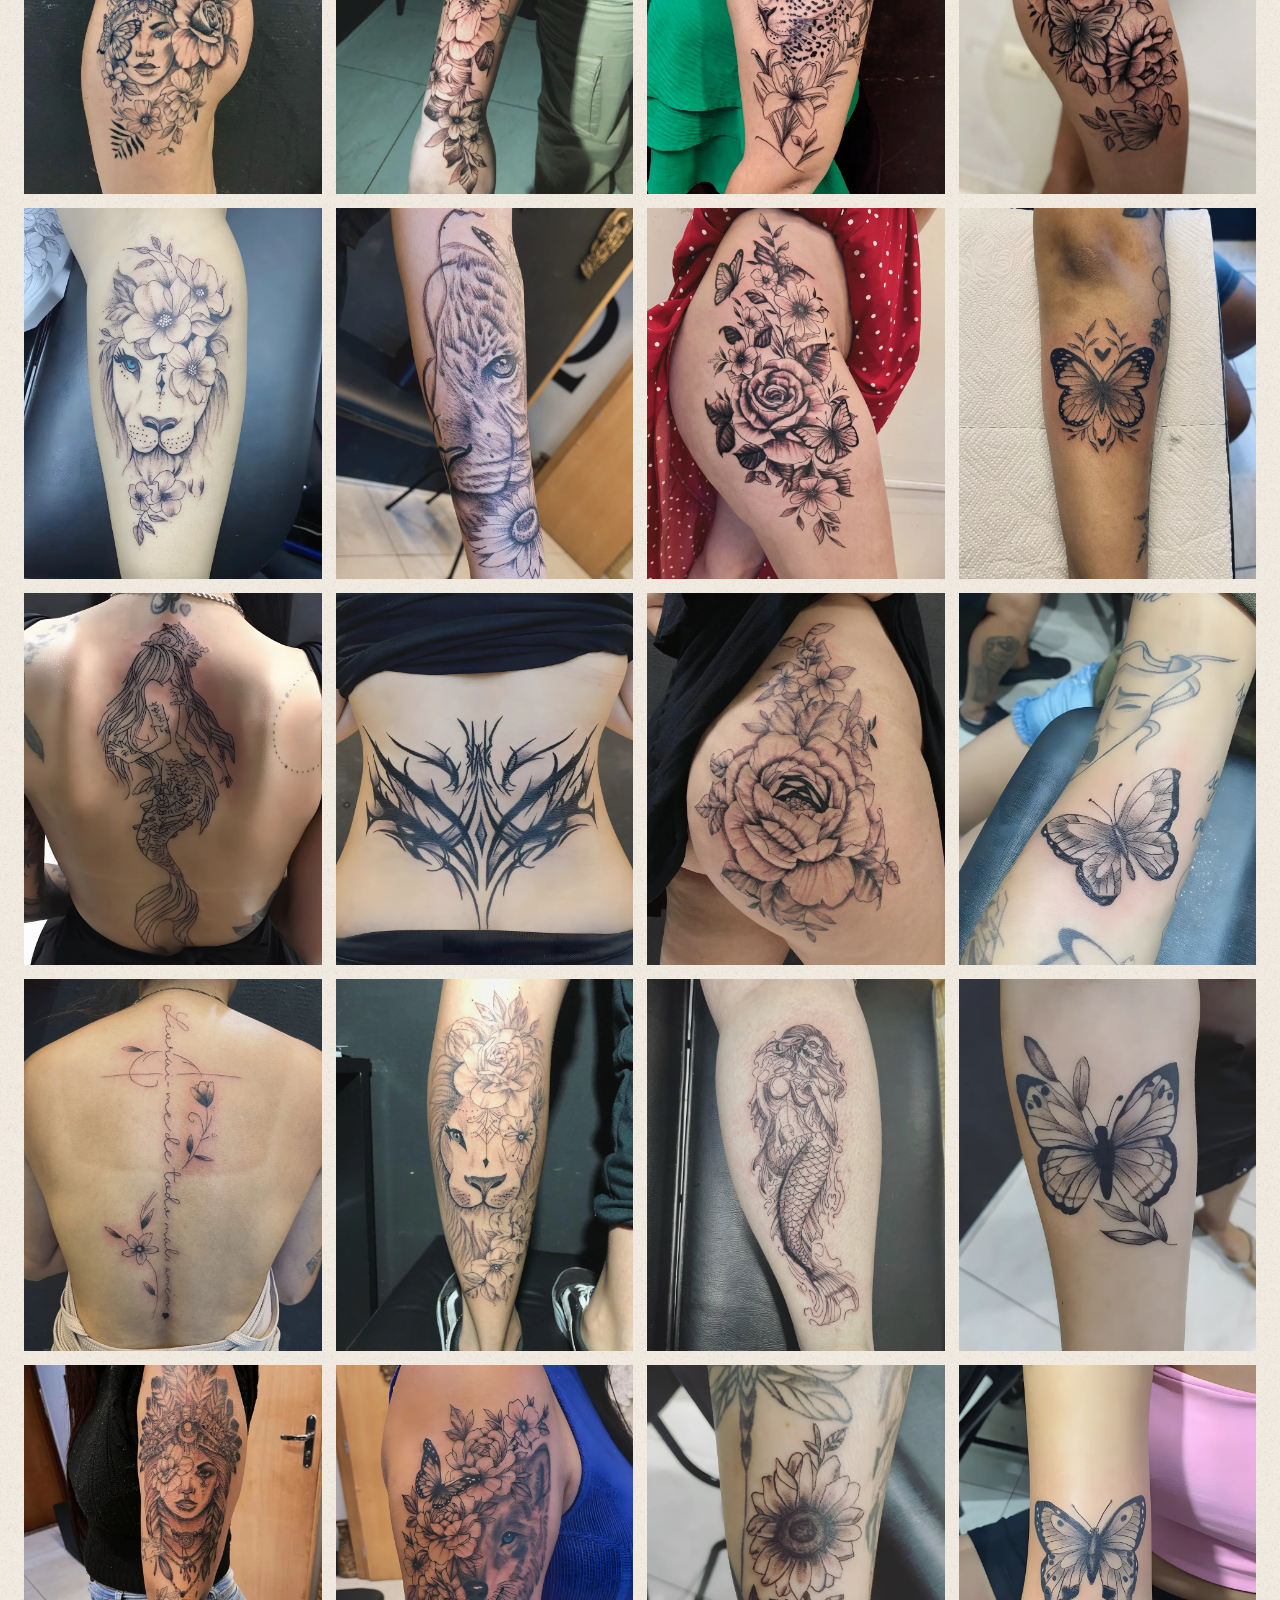
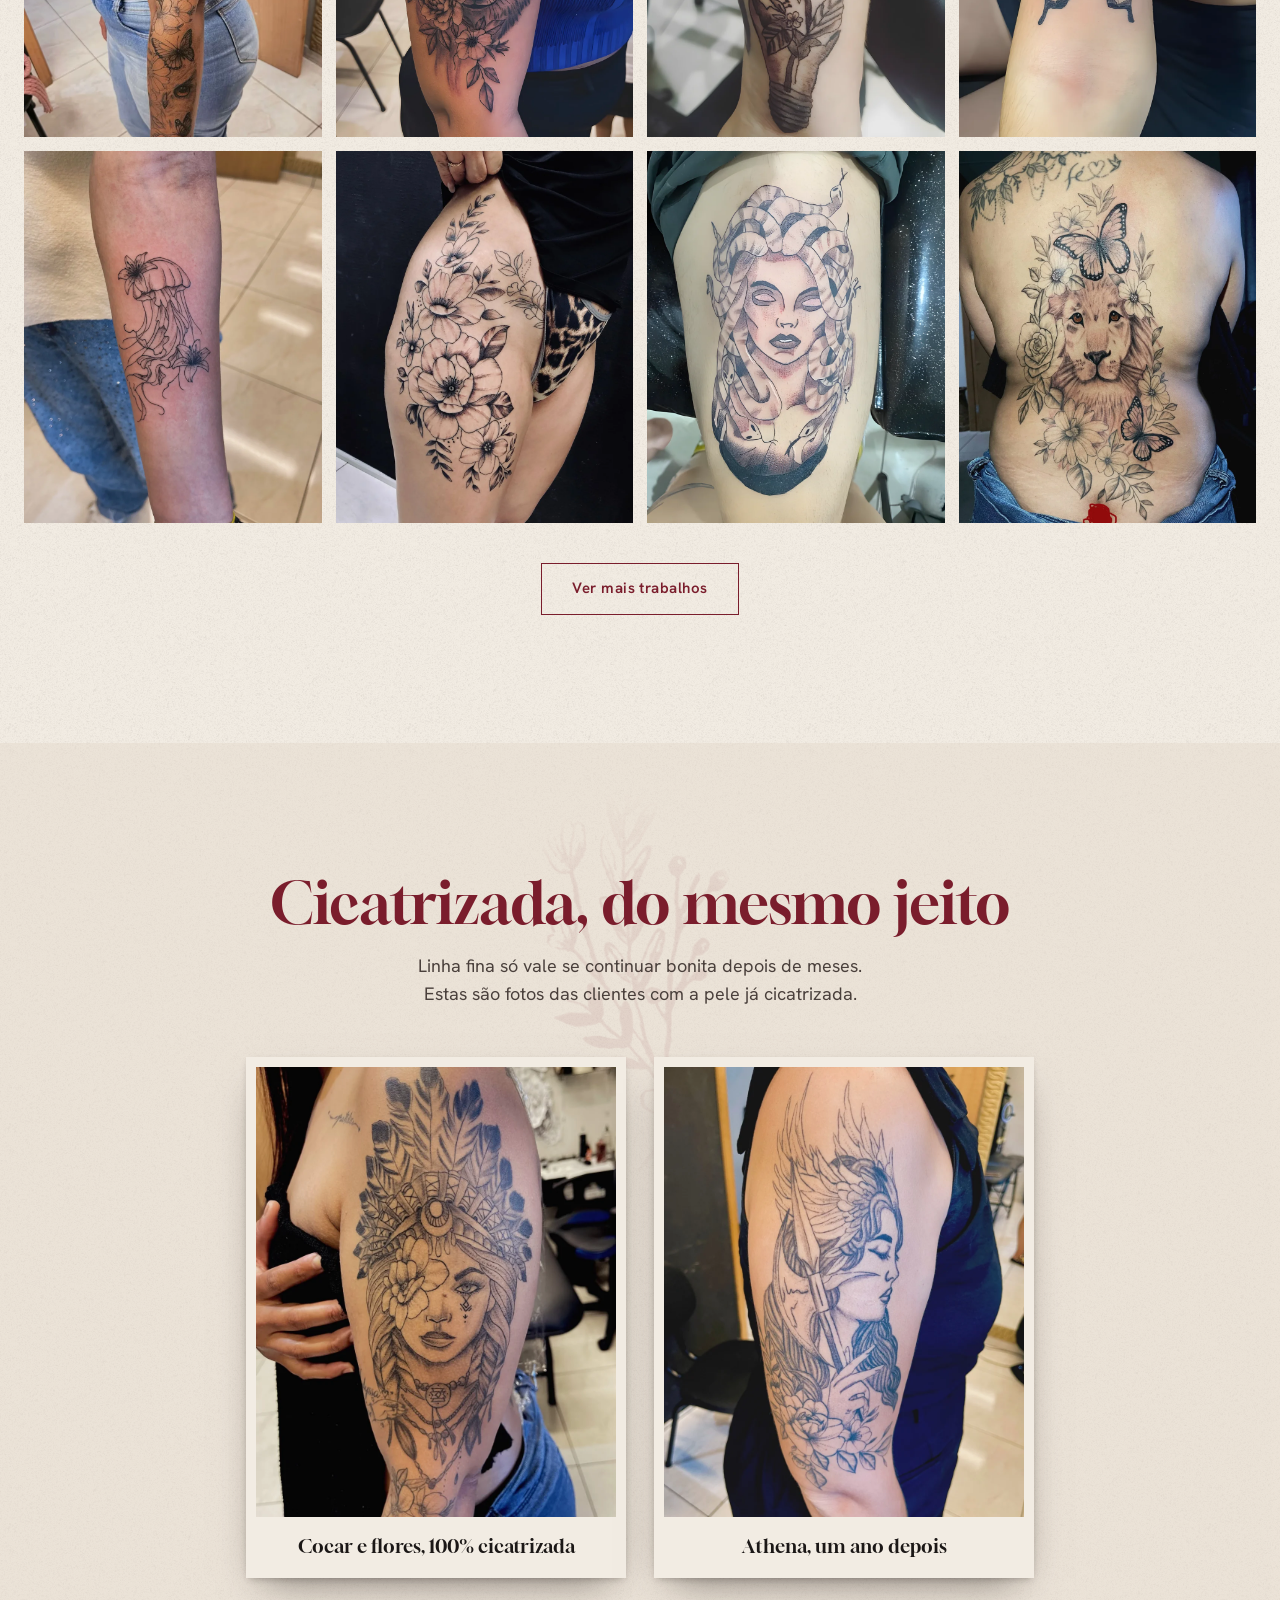
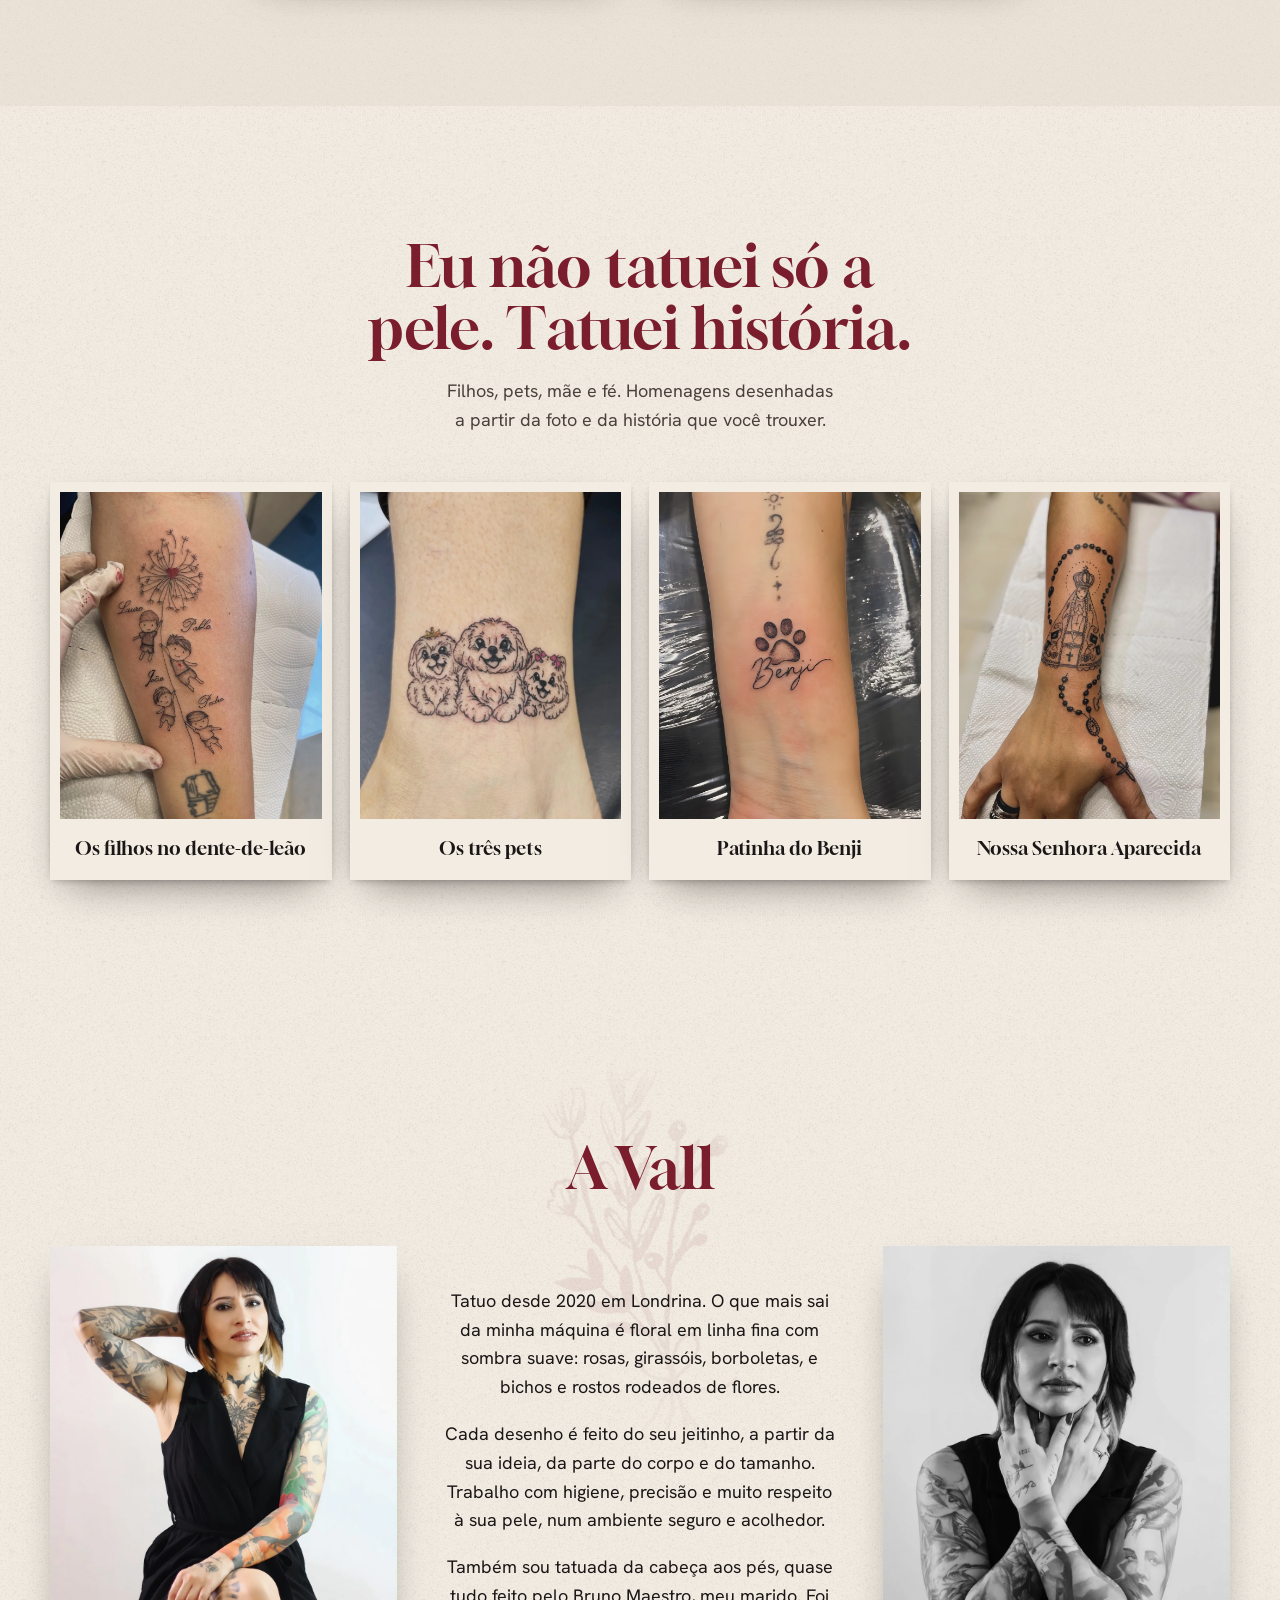
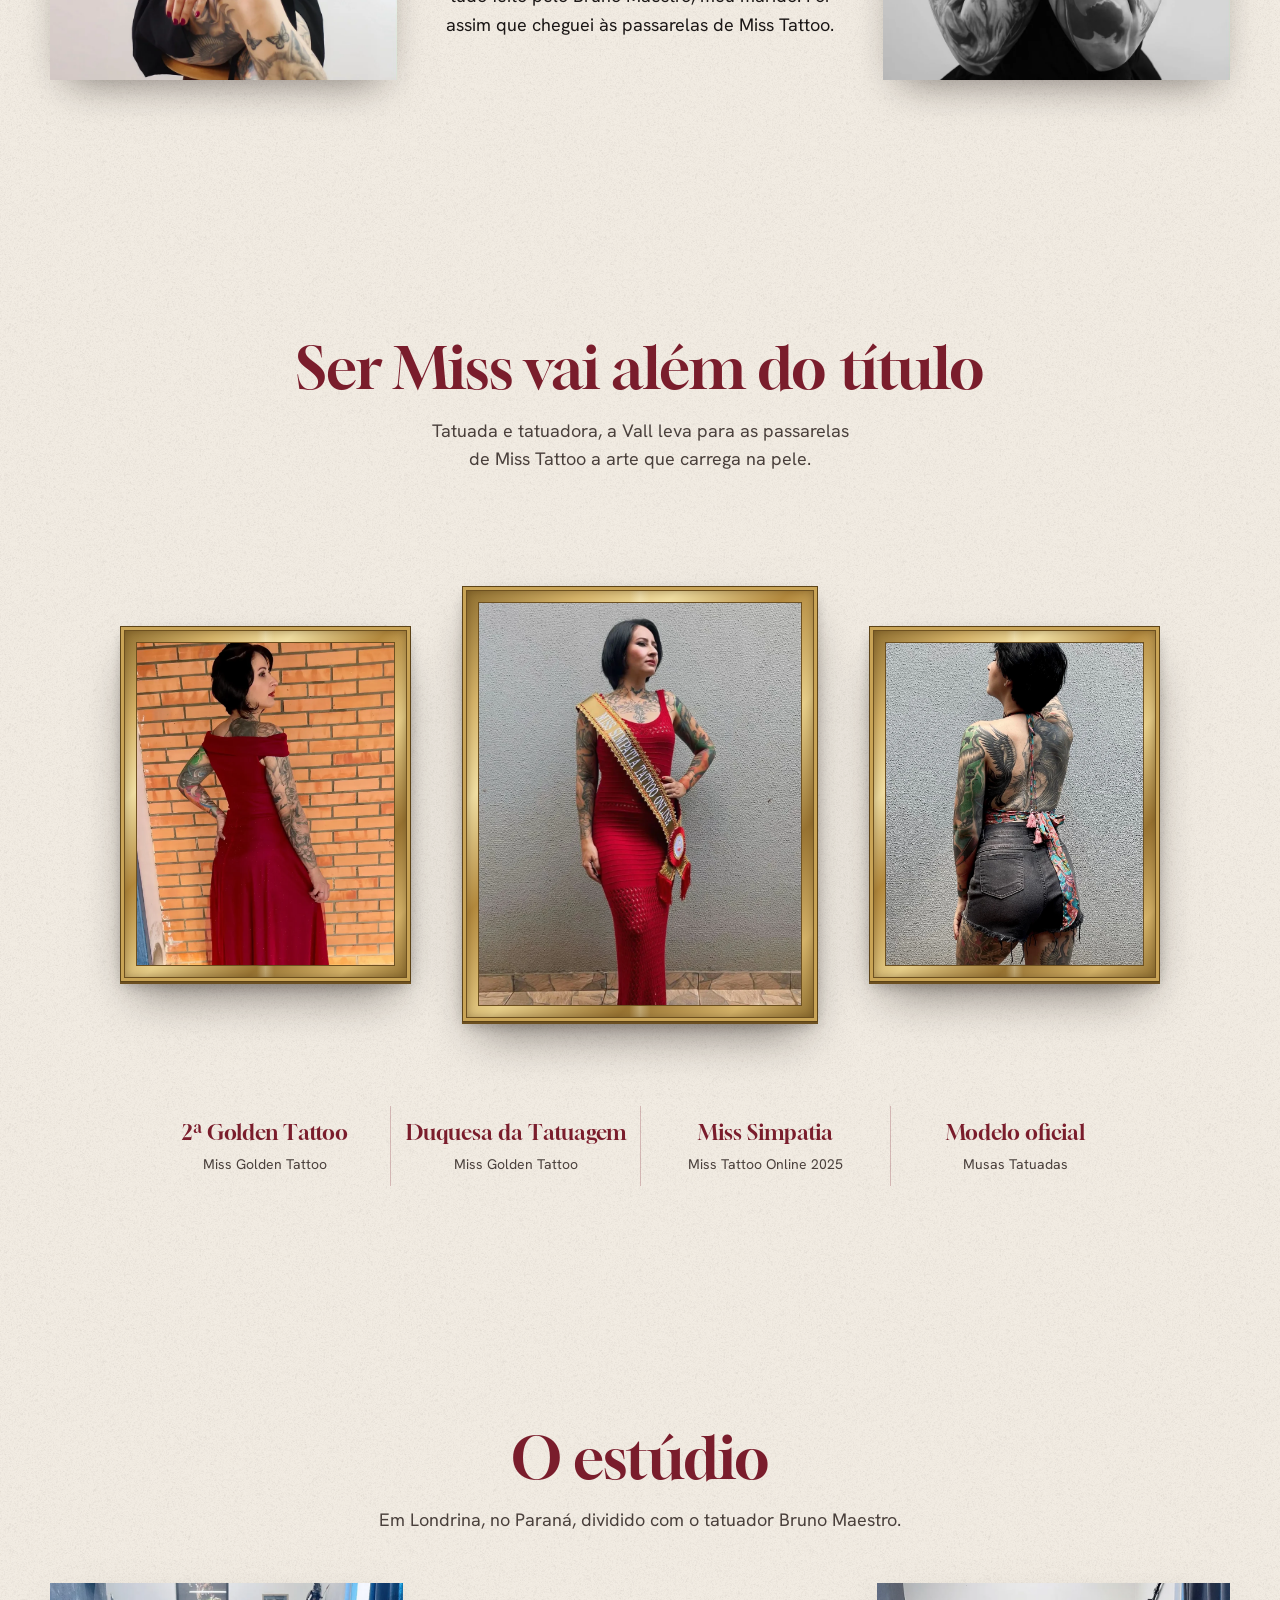
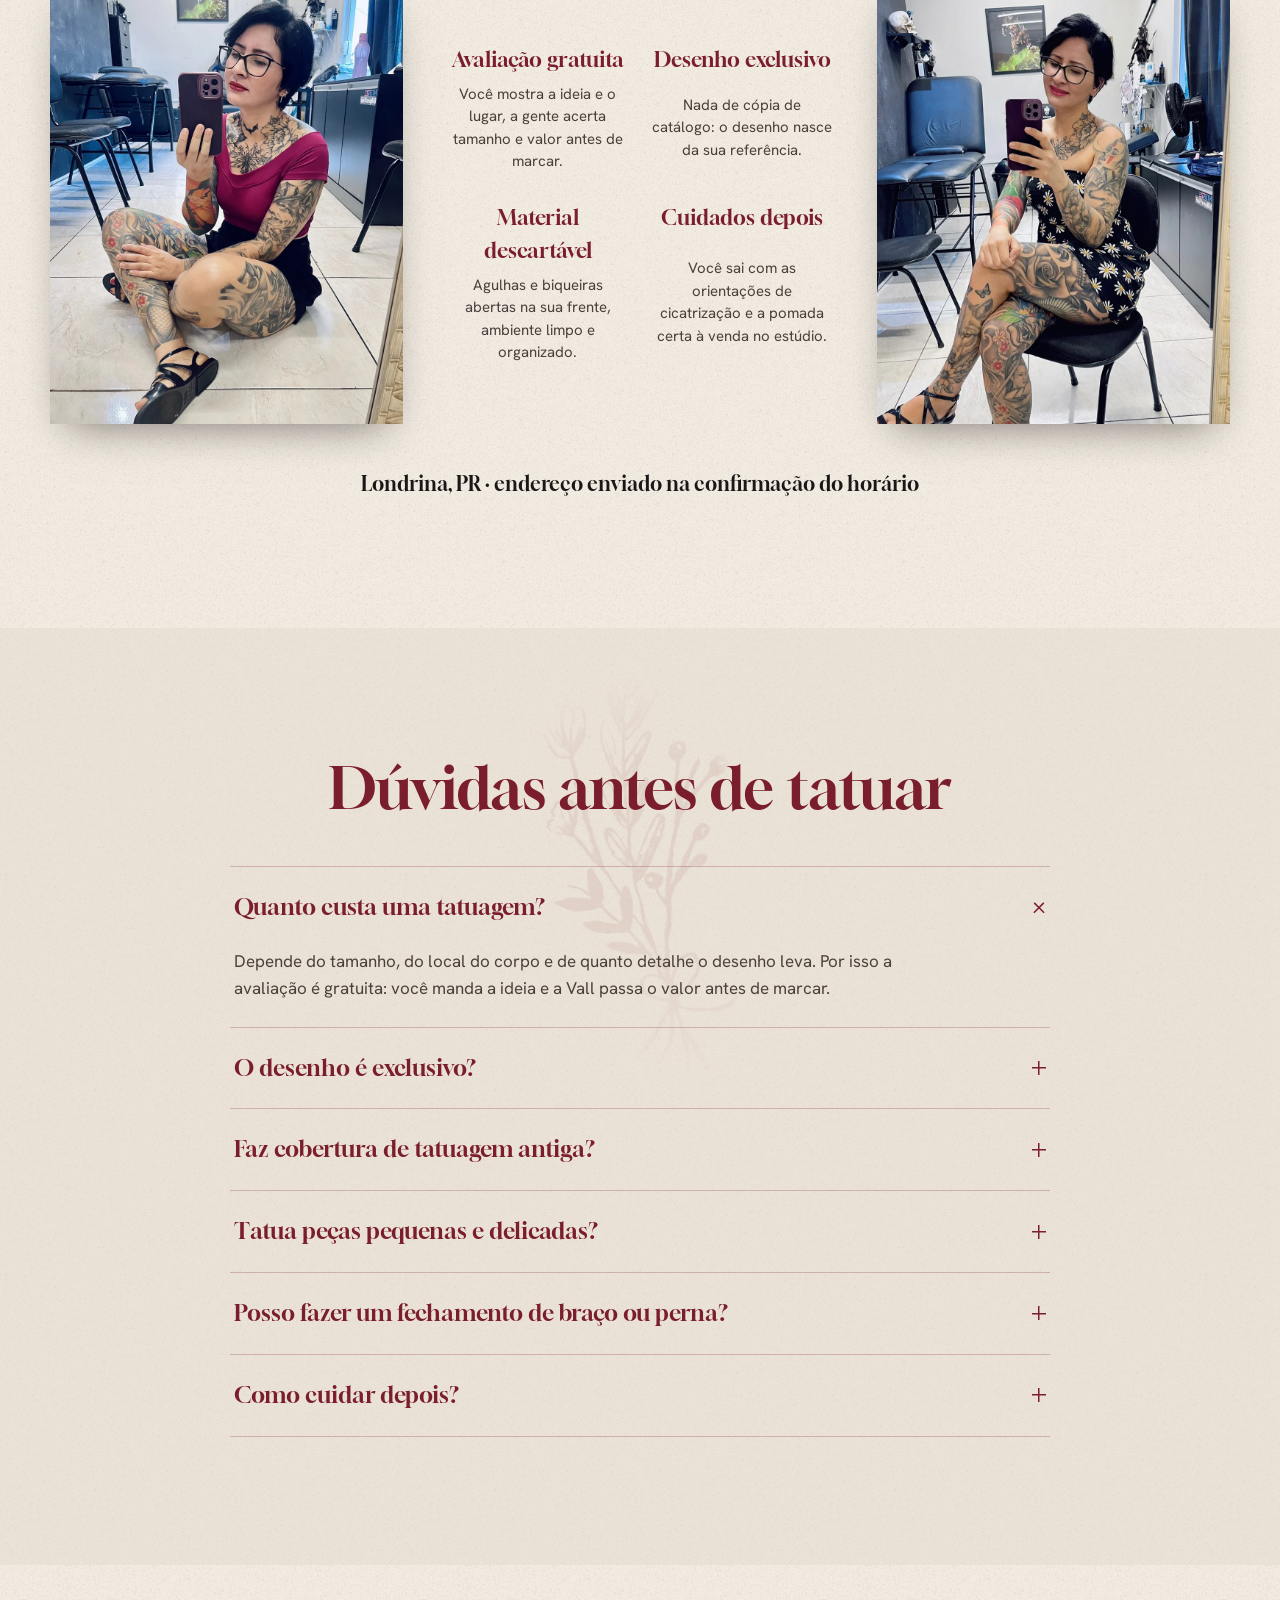
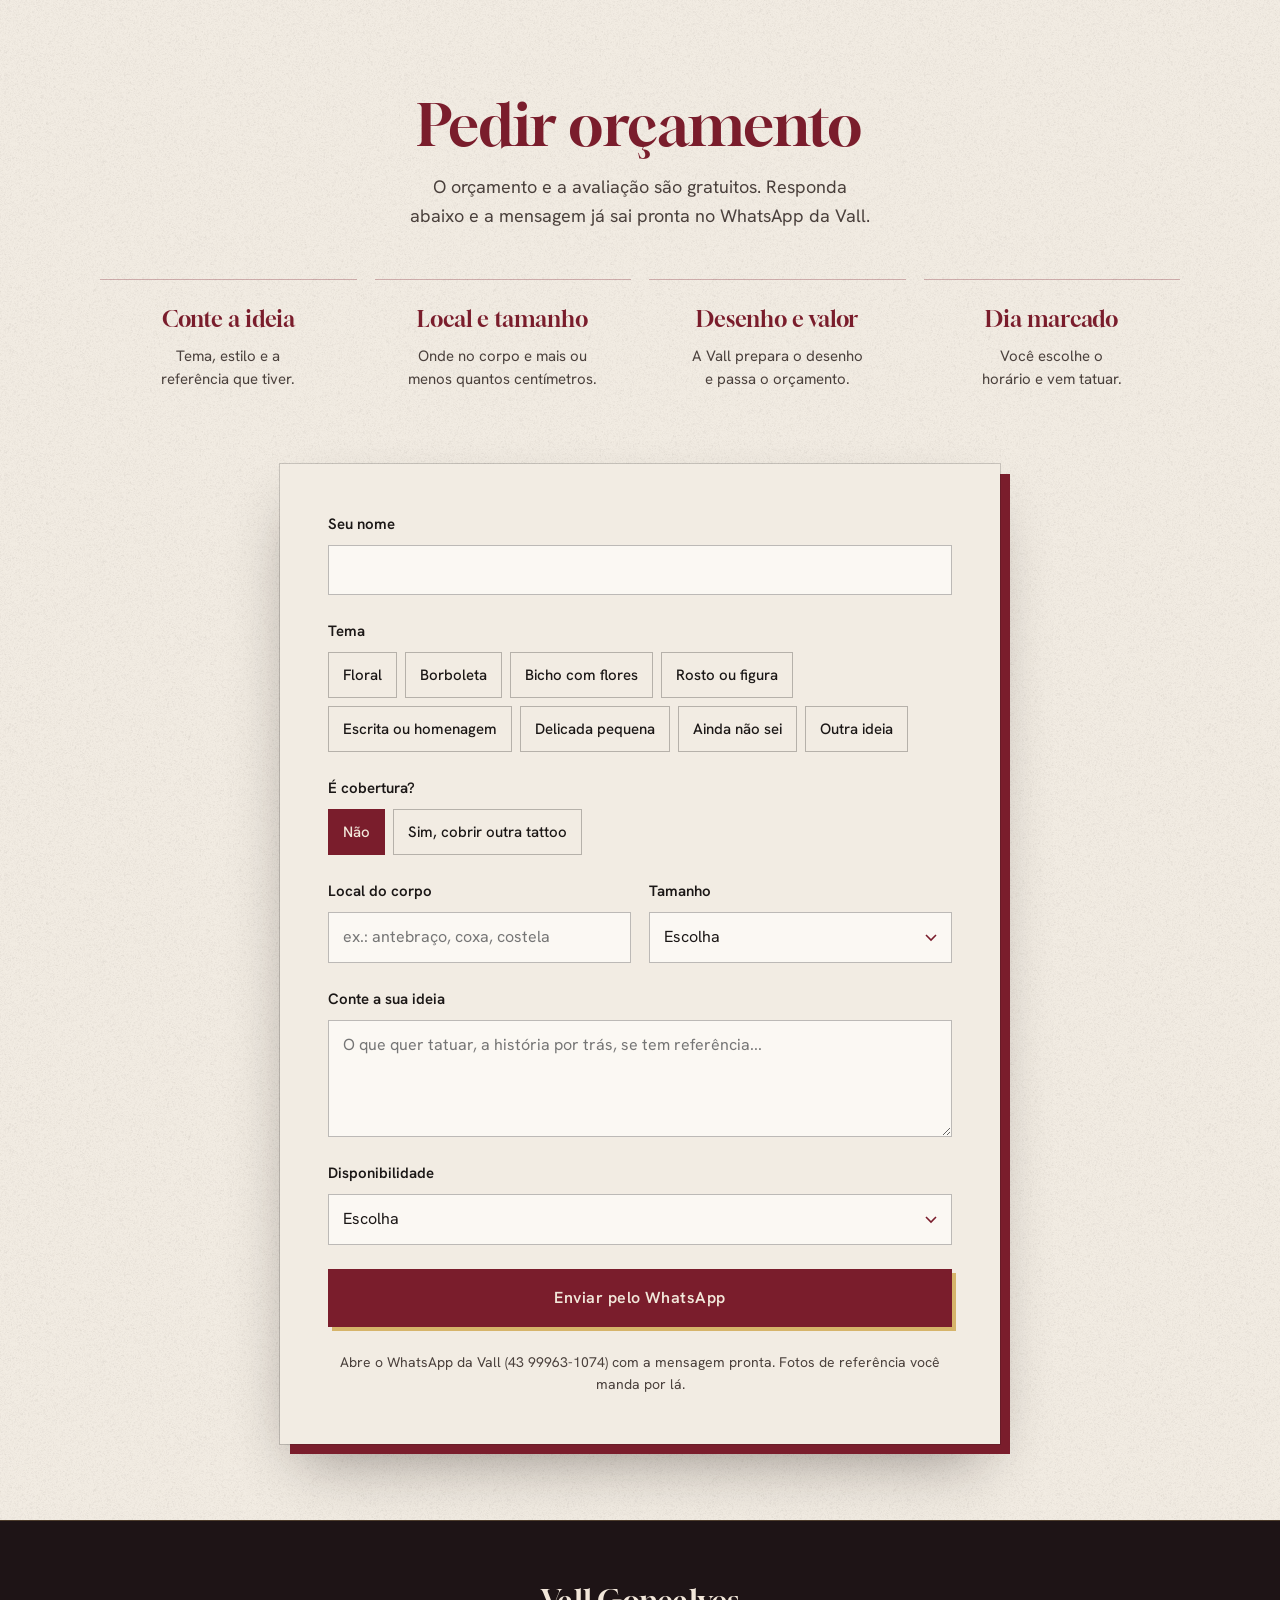
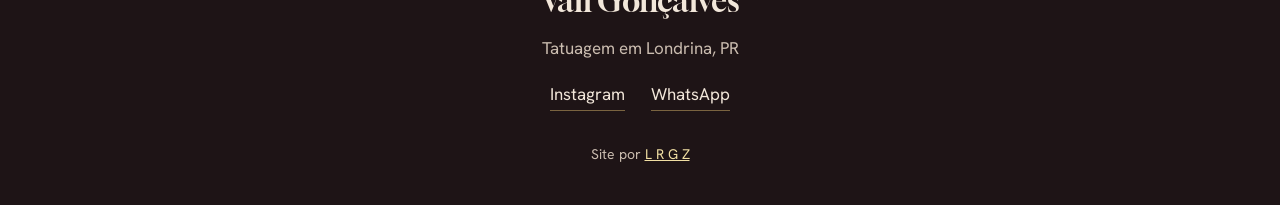
==== commit 8b6910d6: "v5: fundo em alta qualidade (simplex em highp, resolução real, fios paralelos antisserrilhados, dith" ====
--- a/index.html
+++ b/index.html
@@ -17,7 +17,7 @@
 <link rel="preload" href="assets/fonts/gloock.woff2" as="font" type="font/woff2" crossorigin>
 <link rel="preload" href="assets/fonts/hanken.woff2" as="font" type="font/woff2" crossorigin>
 <link rel="preload" href="assets/quadros/mulher.webp?v=1" as="image">
-<link rel="stylesheet" href="assets/site.css?v=9">
+<link rel="stylesheet" href="assets/site.css?v=10">
 </head>
 <body>
 <canvas class="fundo" id="fundo" aria-hidden="true"></canvas>
@@ -284,7 +284,7 @@
 <script src="assets/pecas.js?v=1"></script>
 <script>window.QV_NOMES={mulher:"Rosto e flores",onca:"Onça e lírios",rosas:"Flores com borboletas",floral:"Floral no braço",leoa:"Leoa e filhotes",lobo:"Lobo e flores",tigre:"Tigre e girassol",leao:"Leão com flores","leao-costas":"Leão nas costas"}</script>
 <script src="assets/quadros.js?v=1"></script>
-<script src="assets/fundo.js?v=2"></script>
+<script src="assets/fundo.js?v=3"></script>
 <script src="assets/main.js?v=3"></script>
 </body>
 </html>
--- a/assets/site.css
+++ b/assets/site.css
@@ -77,7 +77,7 @@
 /* PAREDE DE TINTA (mármore preto do mesmo motor do Bernardo): fica atrás dos quadros e do cartão; texto em área livre */
 /* FUNDO ÚNICO: mármore de tinta apagado, fixo atrás do site inteiro (assets/fundo.js) */
 .fundo{position:fixed;left:0;top:0;width:100%;height:100lvh;z-index:0;pointer-events:none;display:block;opacity:0;transition:opacity 1.6s var(--ease)}
-.fundo.pronto{opacity:.26}
+.fundo.pronto{opacity:1}
 .parede{position:relative}
 .sec-papel2{background:rgba(226,215,200,.42)}
 .parede-hero{align-self:stretch;padding:clamp(34px,6svh,64px) 0 26px}
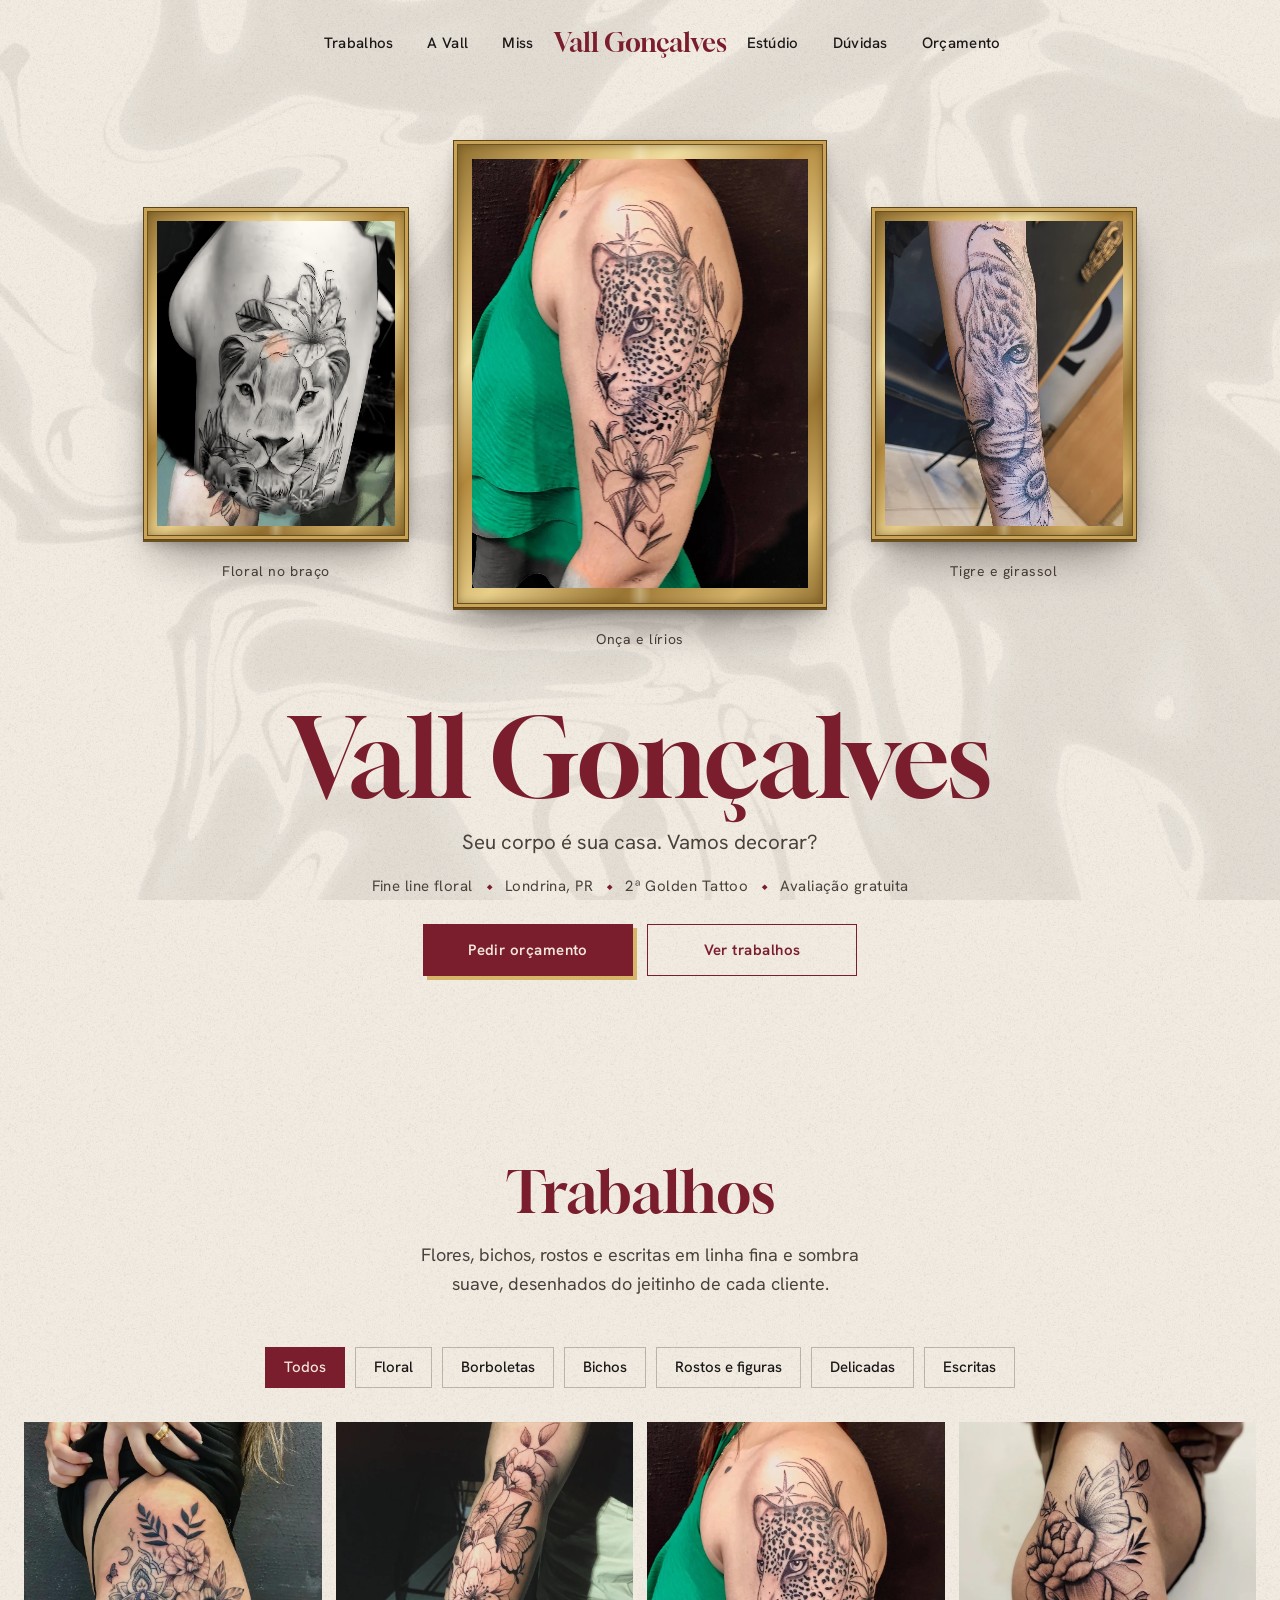
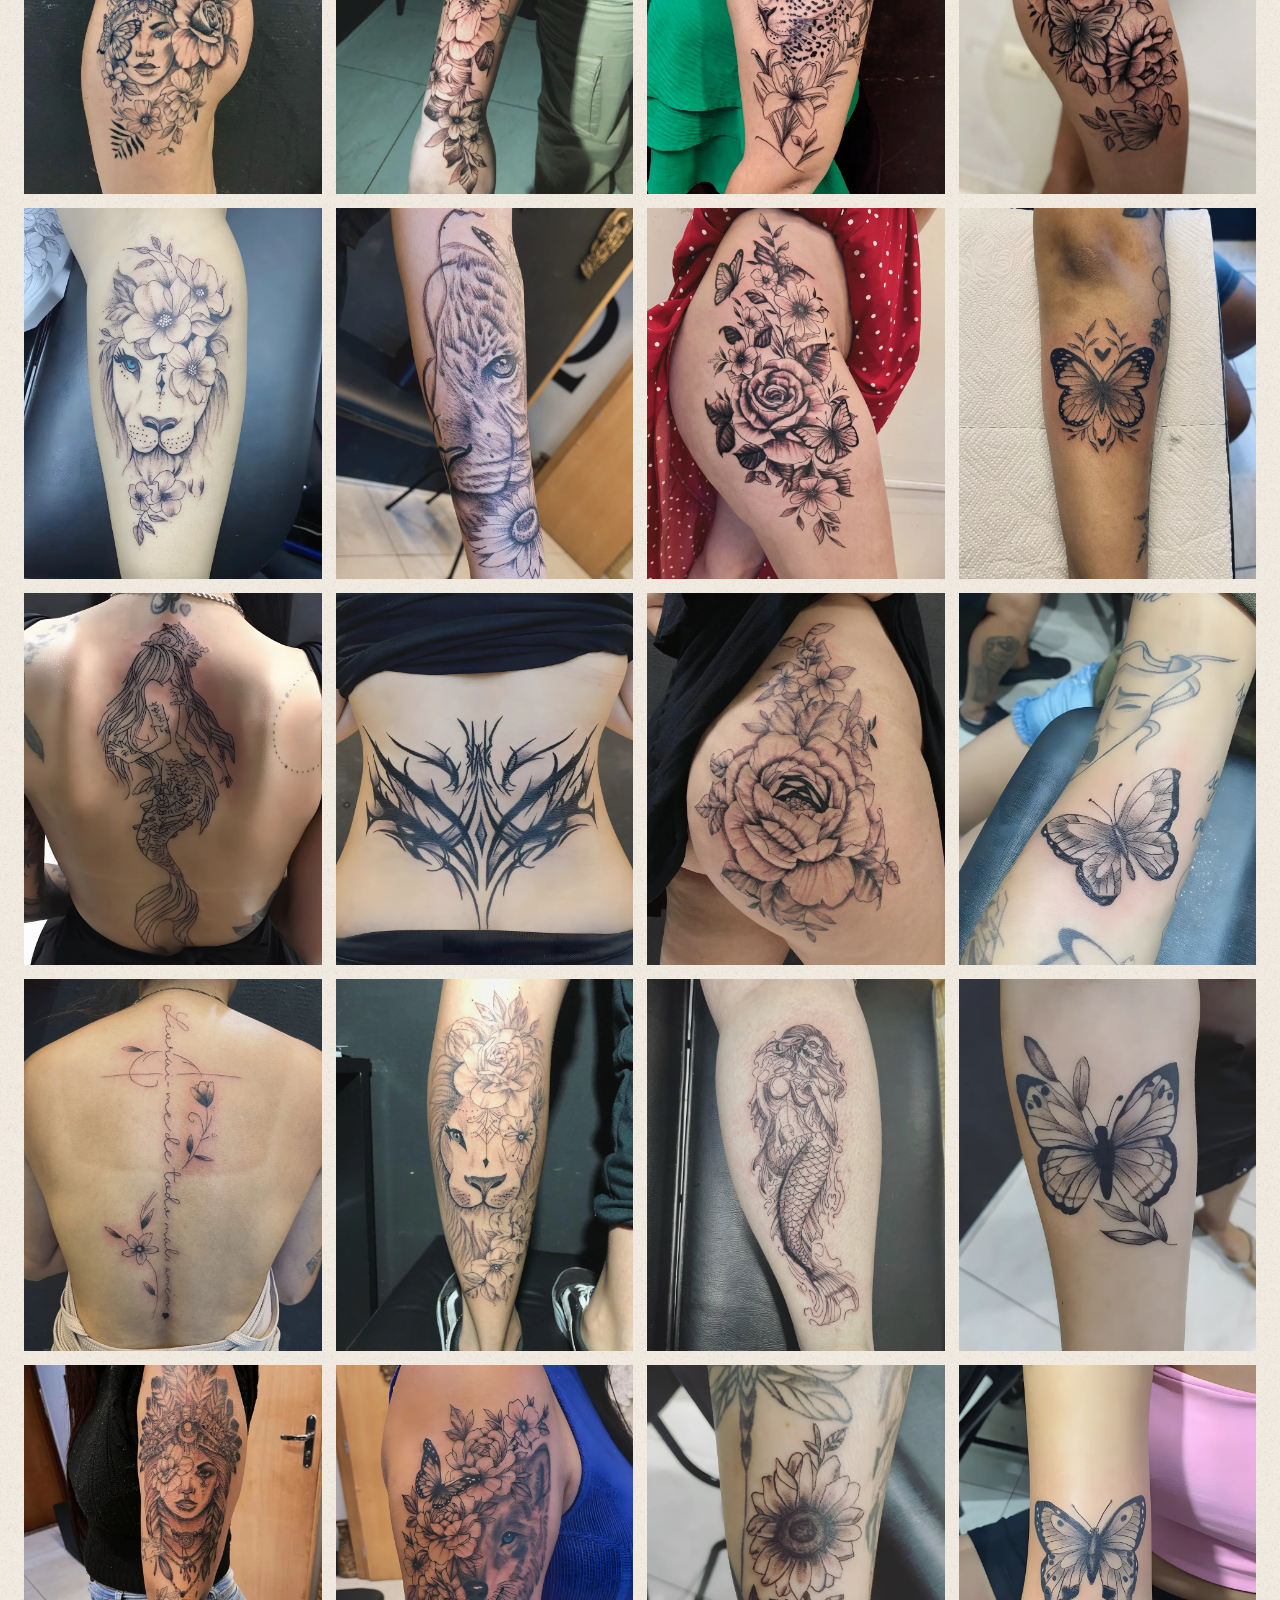
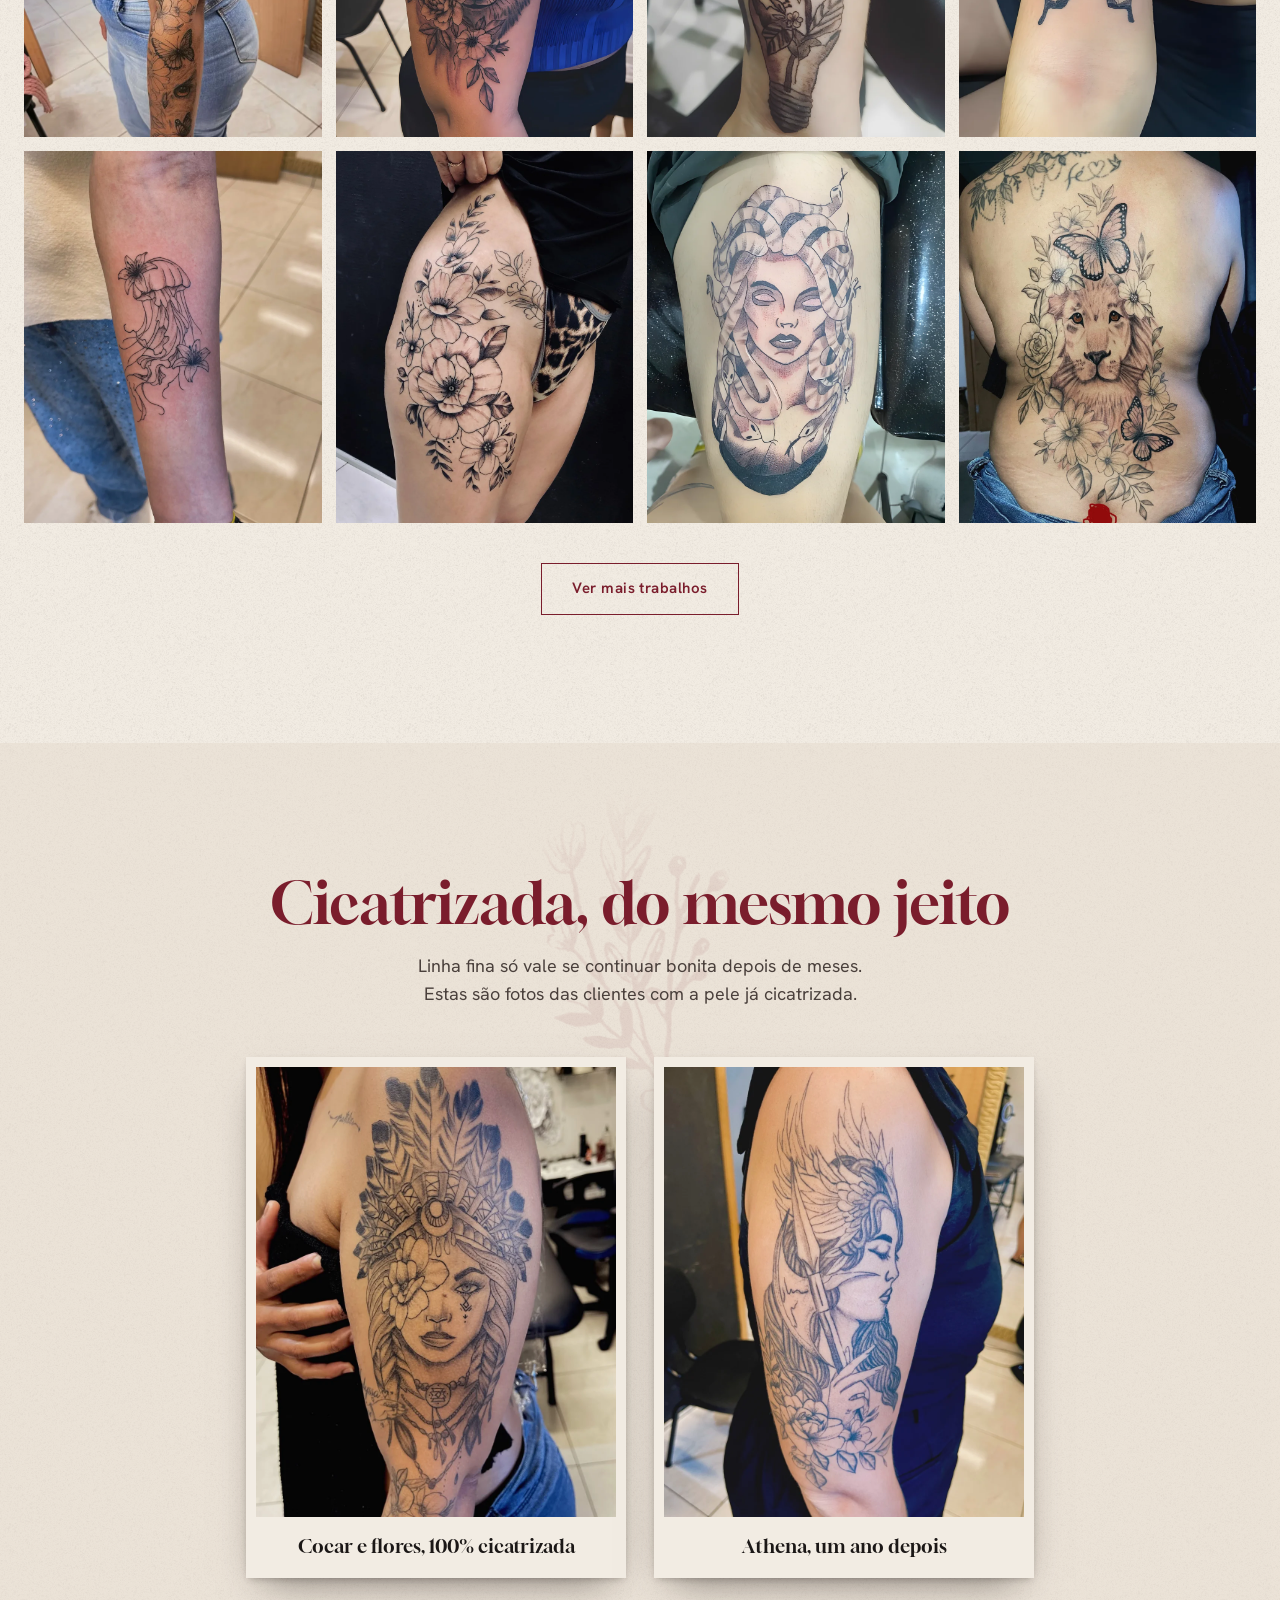
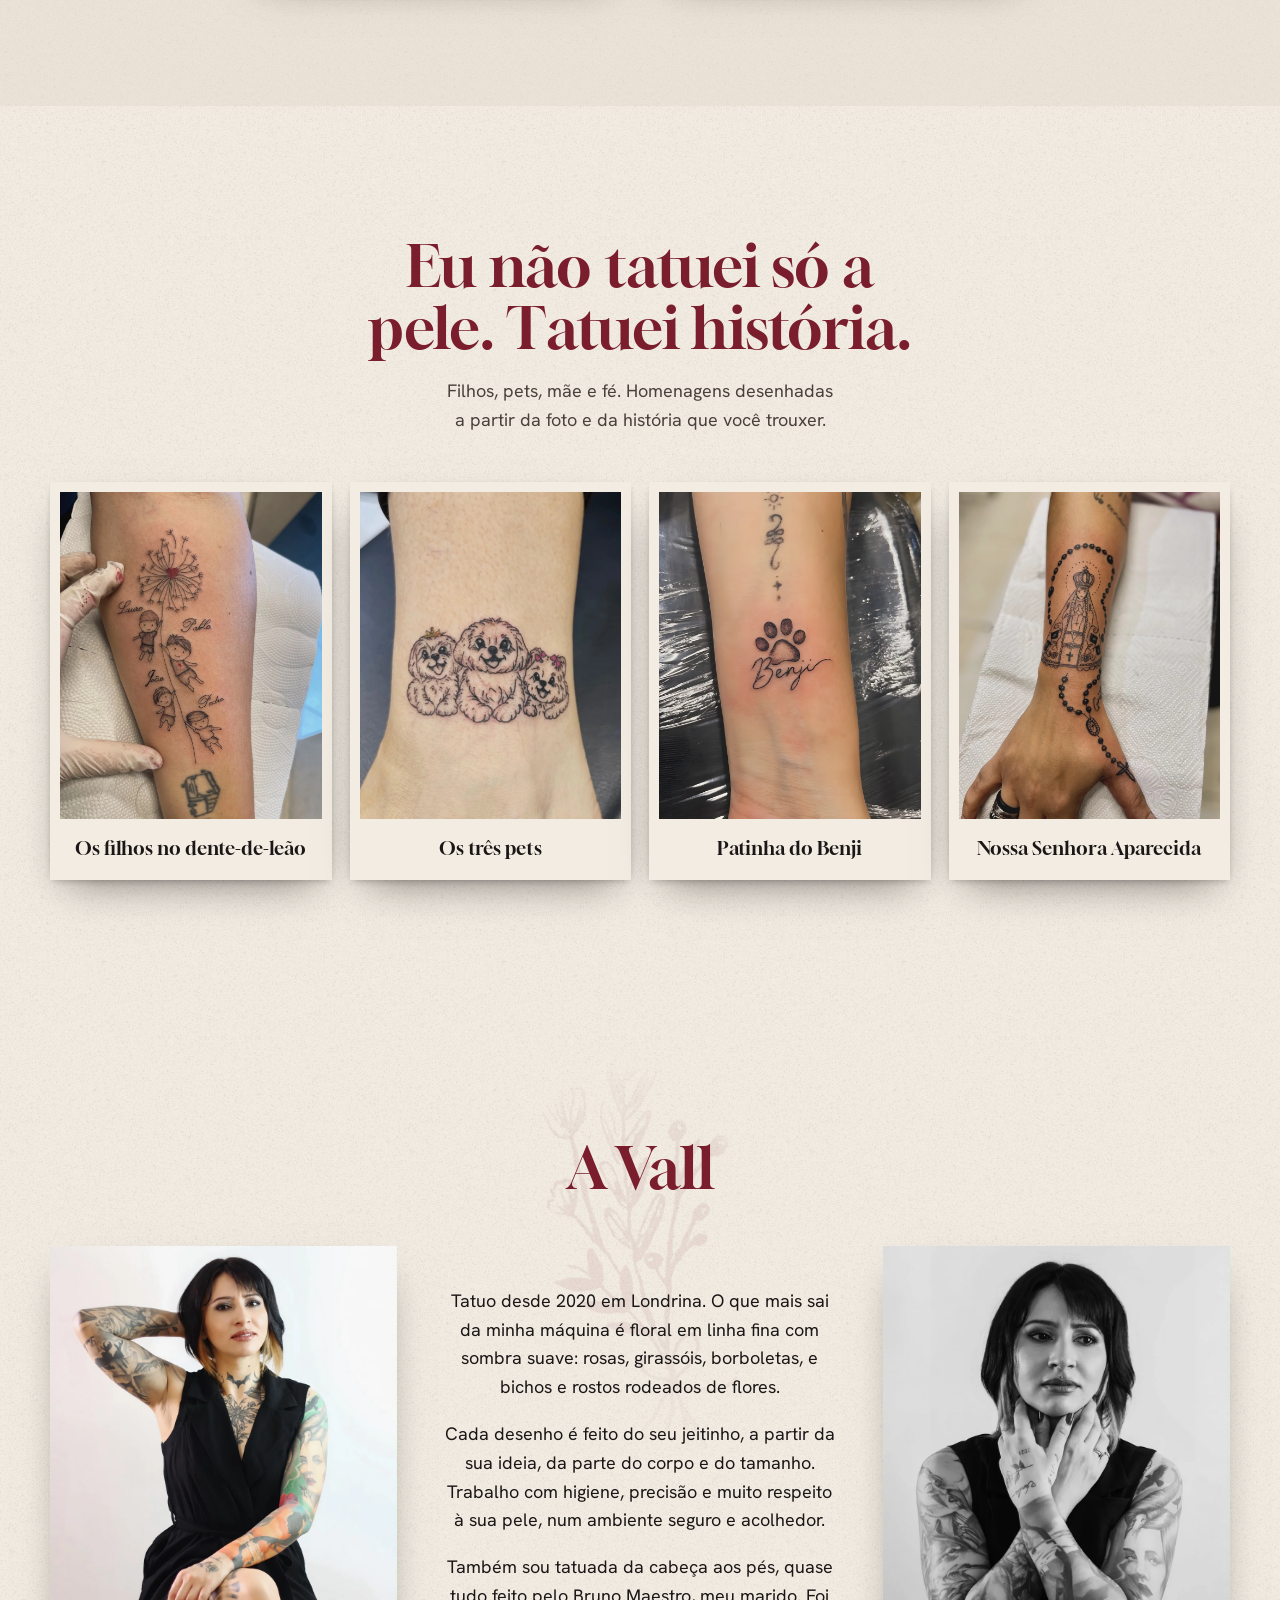
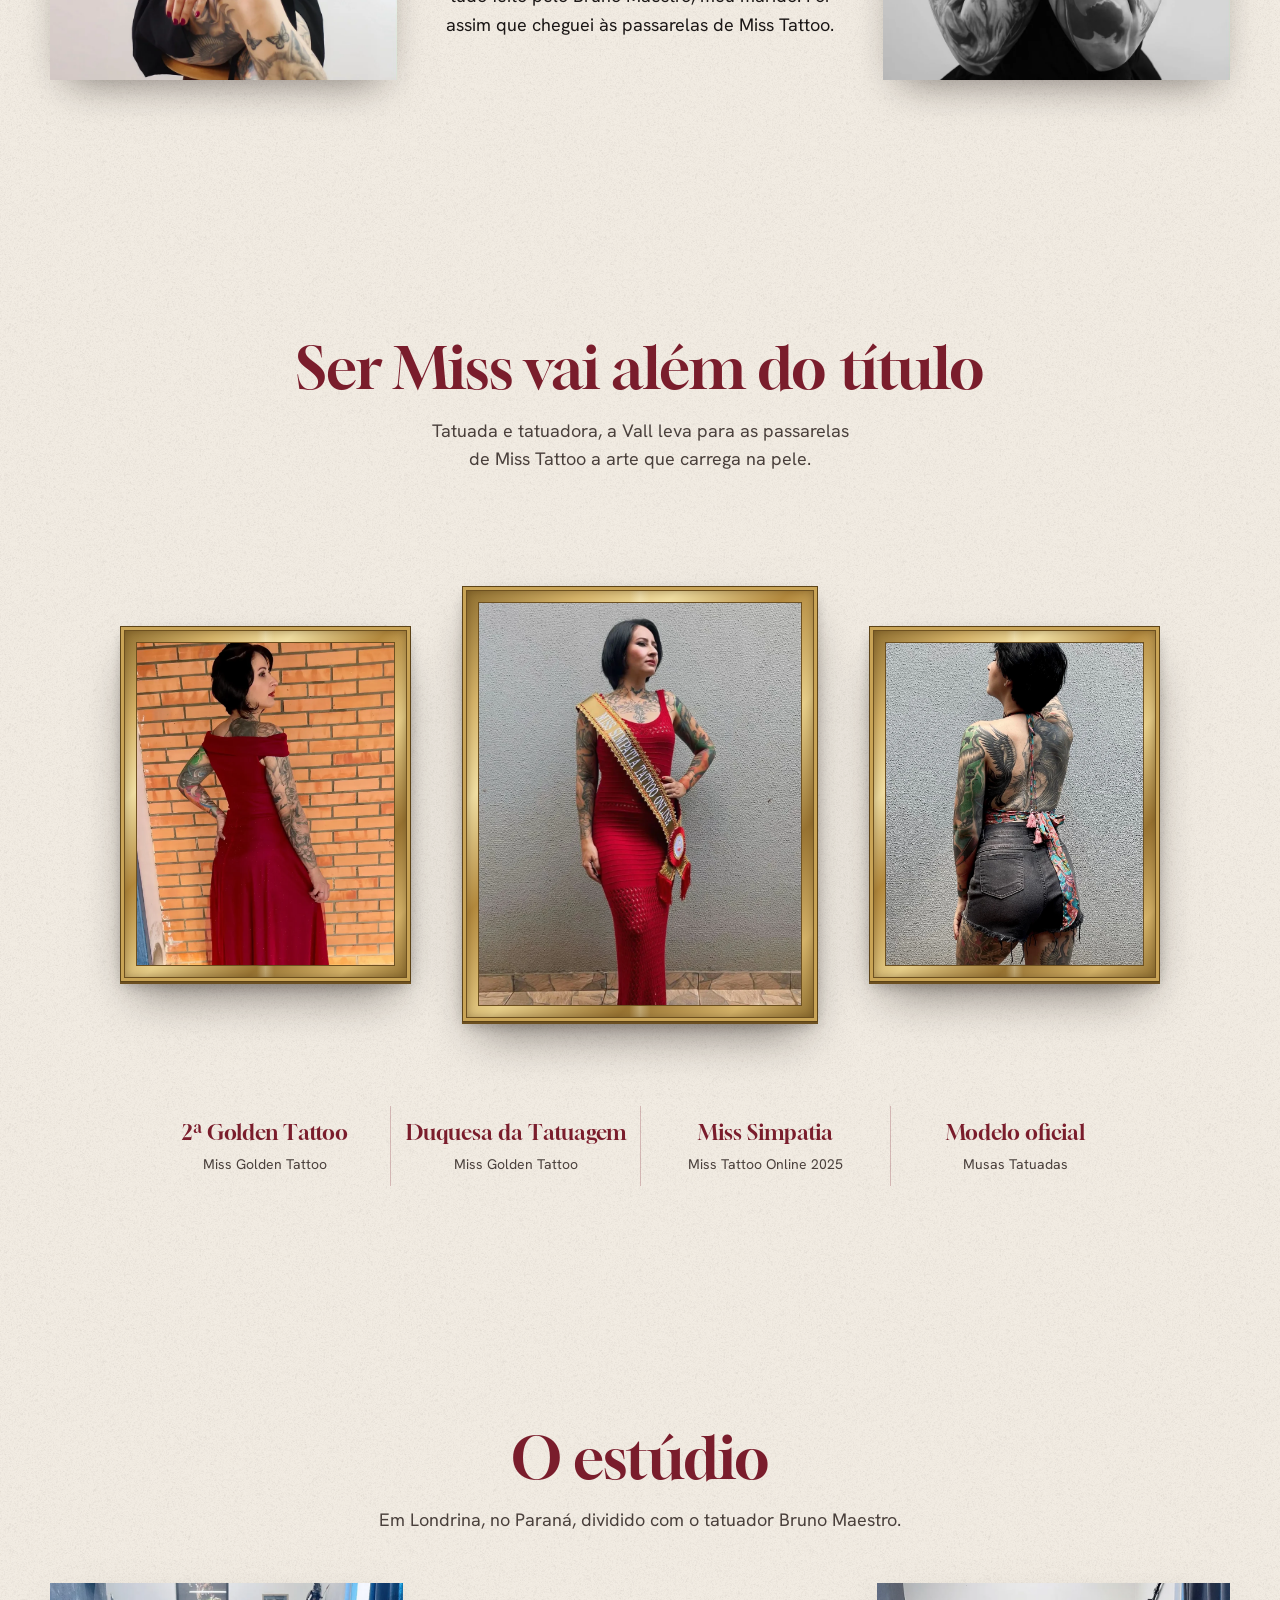
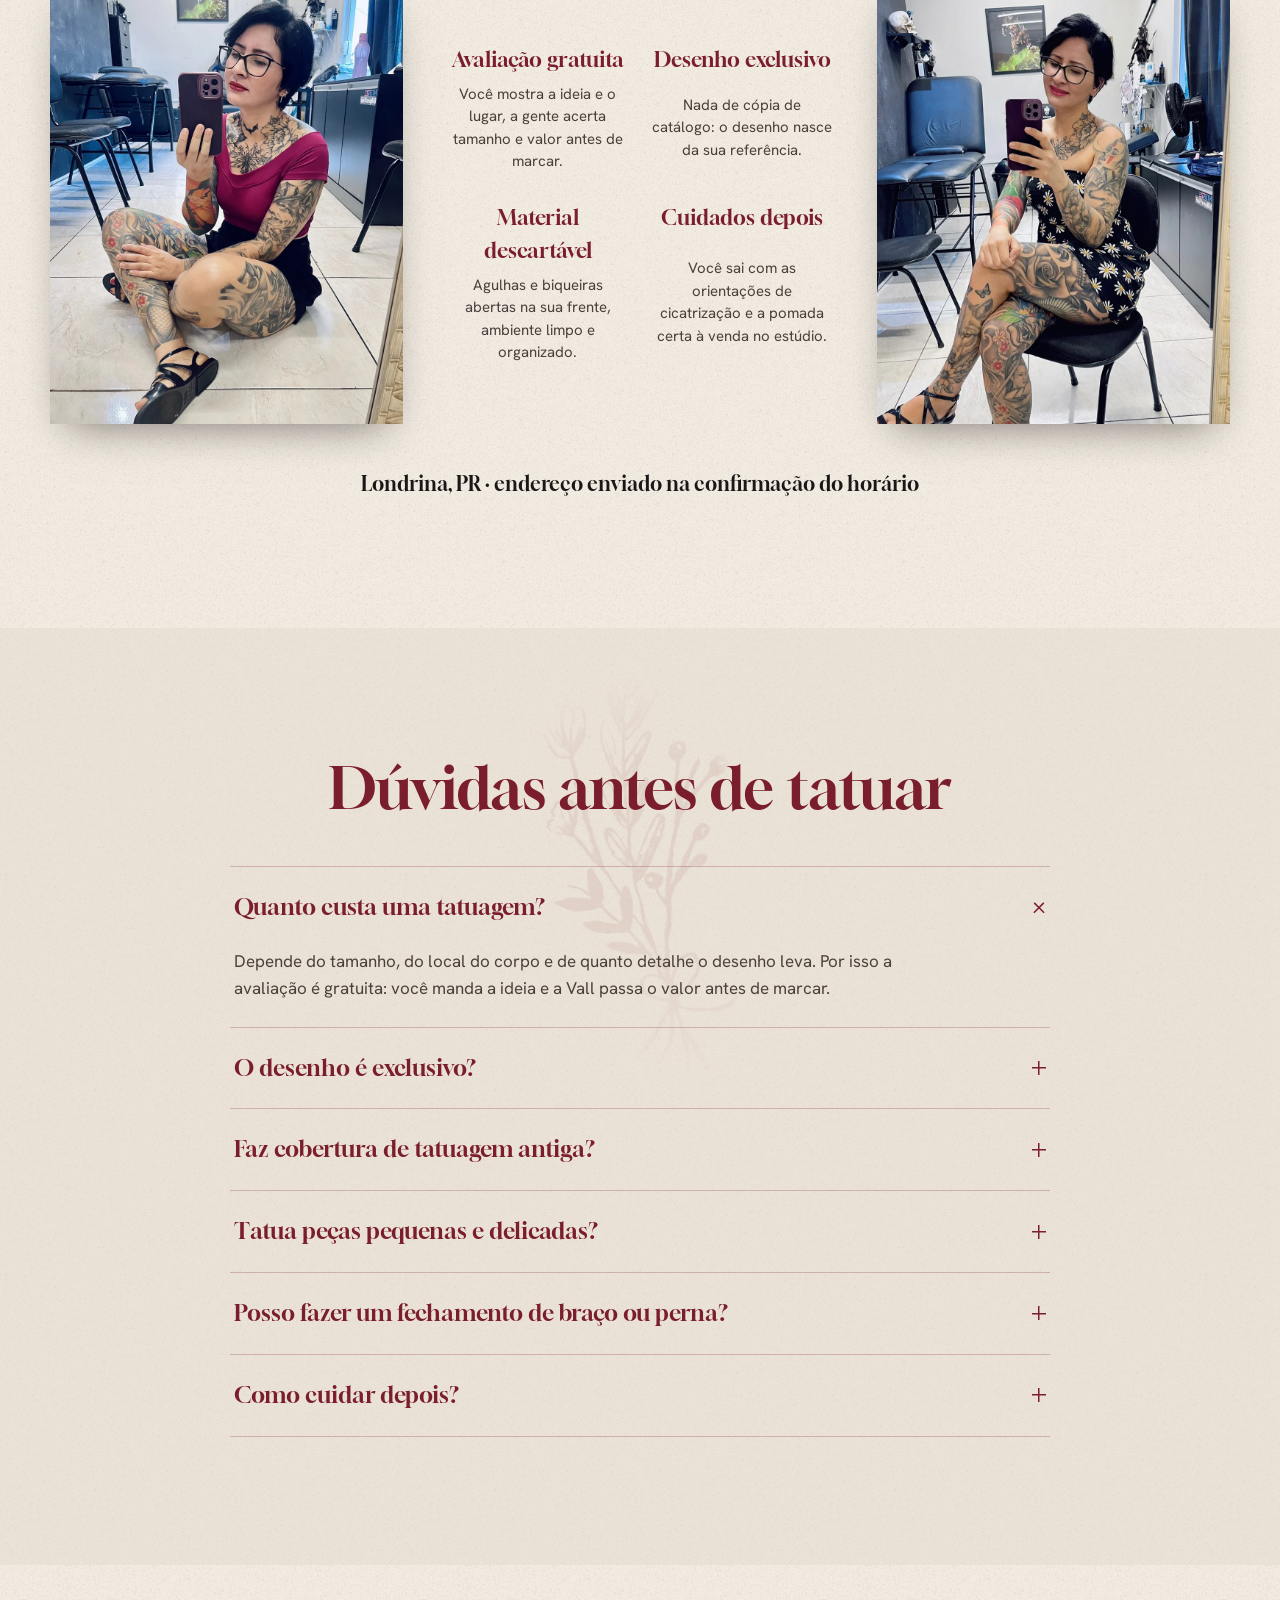
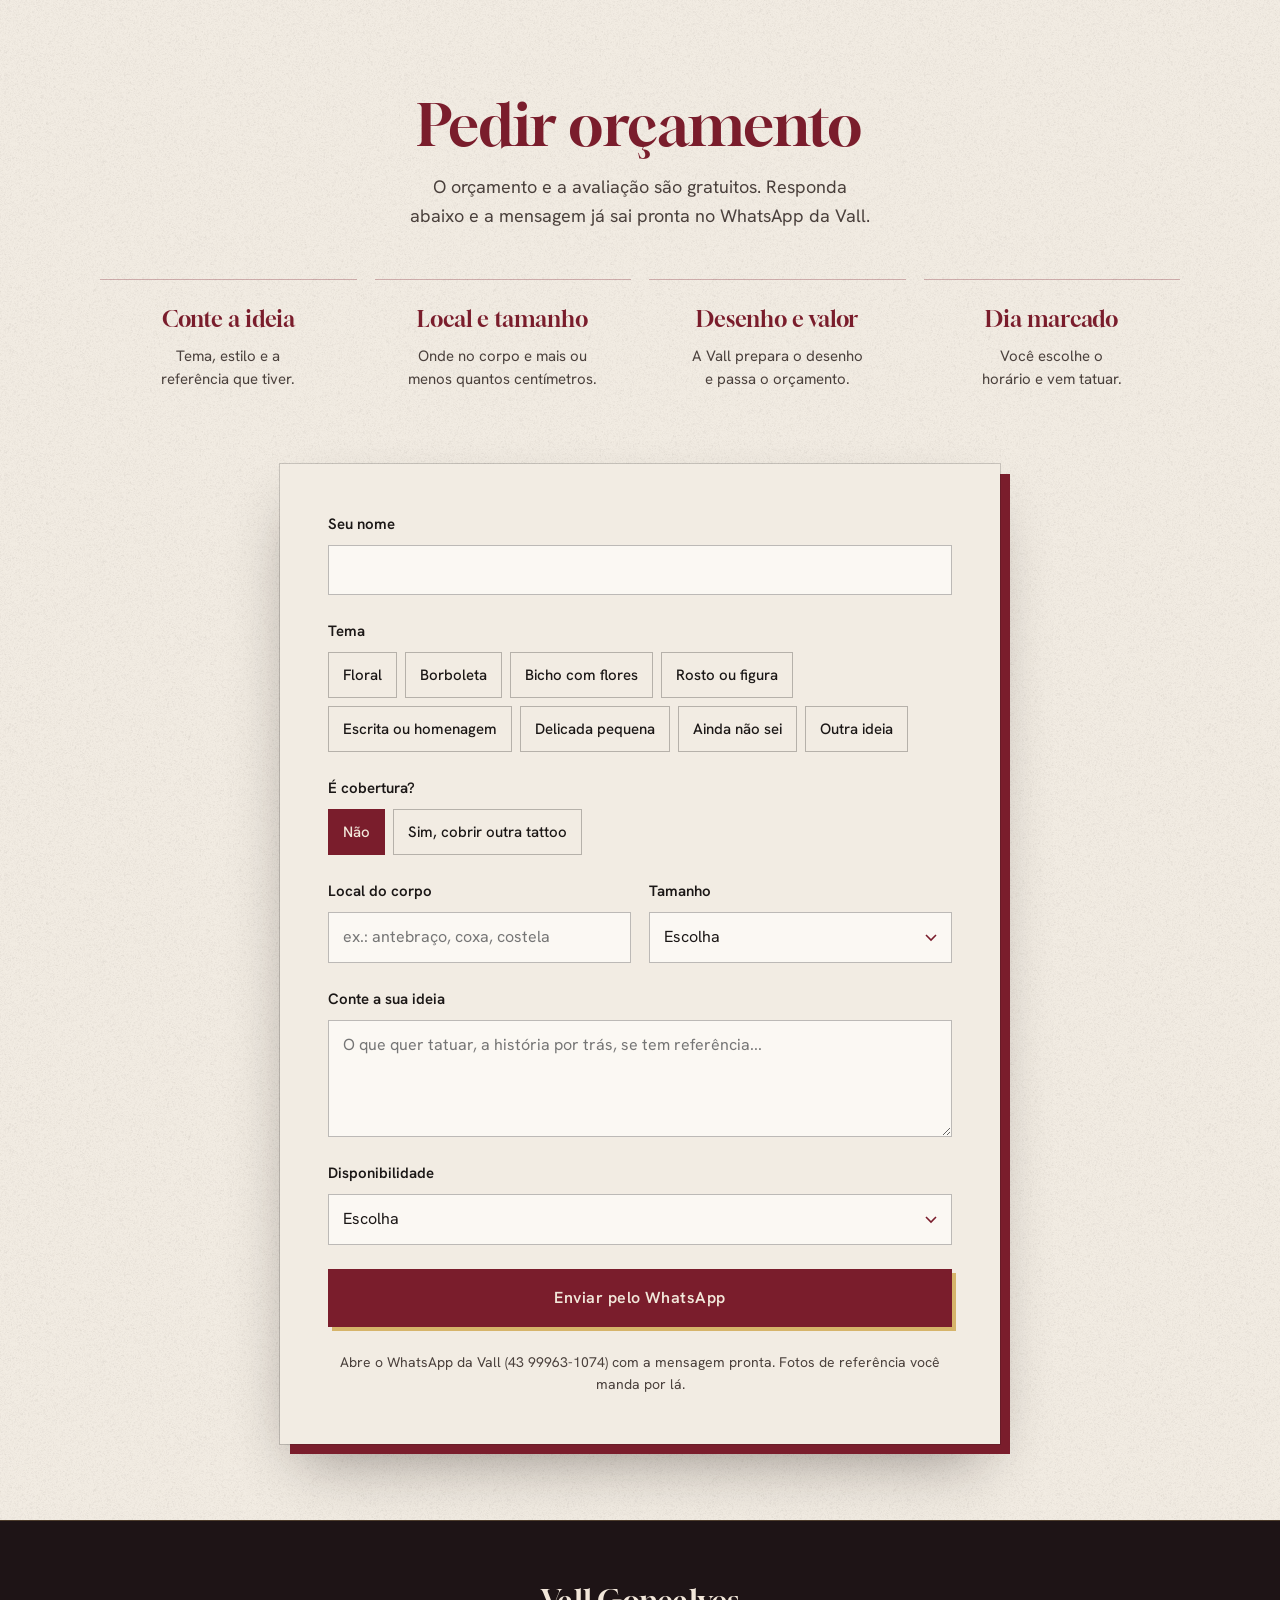
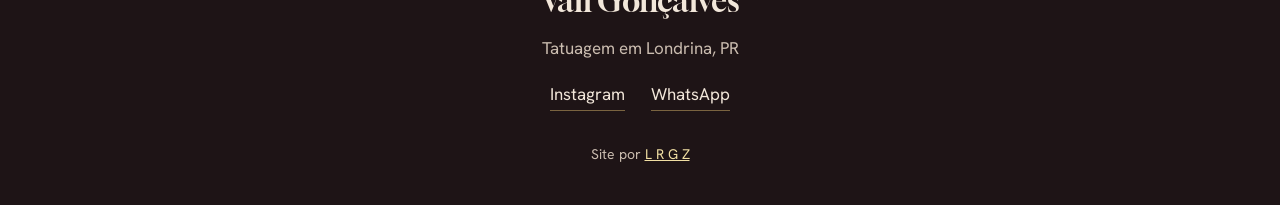
==== commit a7c5282f: "Fundo: mármore espalhado e sutil no princípio do Bernardo, deslizando com a rolagem Co-Authored-By: " ====
--- a/index.html
+++ b/index.html
@@ -284,7 +284,7 @@
 <script src="assets/pecas.js?v=1"></script>
 <script>window.QV_NOMES={mulher:"Rosto e flores",onca:"Onça e lírios",rosas:"Flores com borboletas",floral:"Floral no braço",leoa:"Leoa e filhotes",lobo:"Lobo e flores",tigre:"Tigre e girassol",leao:"Leão com flores","leao-costas":"Leão nas costas"}</script>
 <script src="assets/quadros.js?v=1"></script>
-<script src="assets/fundo.js?v=3"></script>
+<script src="assets/fundo.js?v=4"></script>
 <script src="assets/main.js?v=3"></script>
 </body>
 </html>
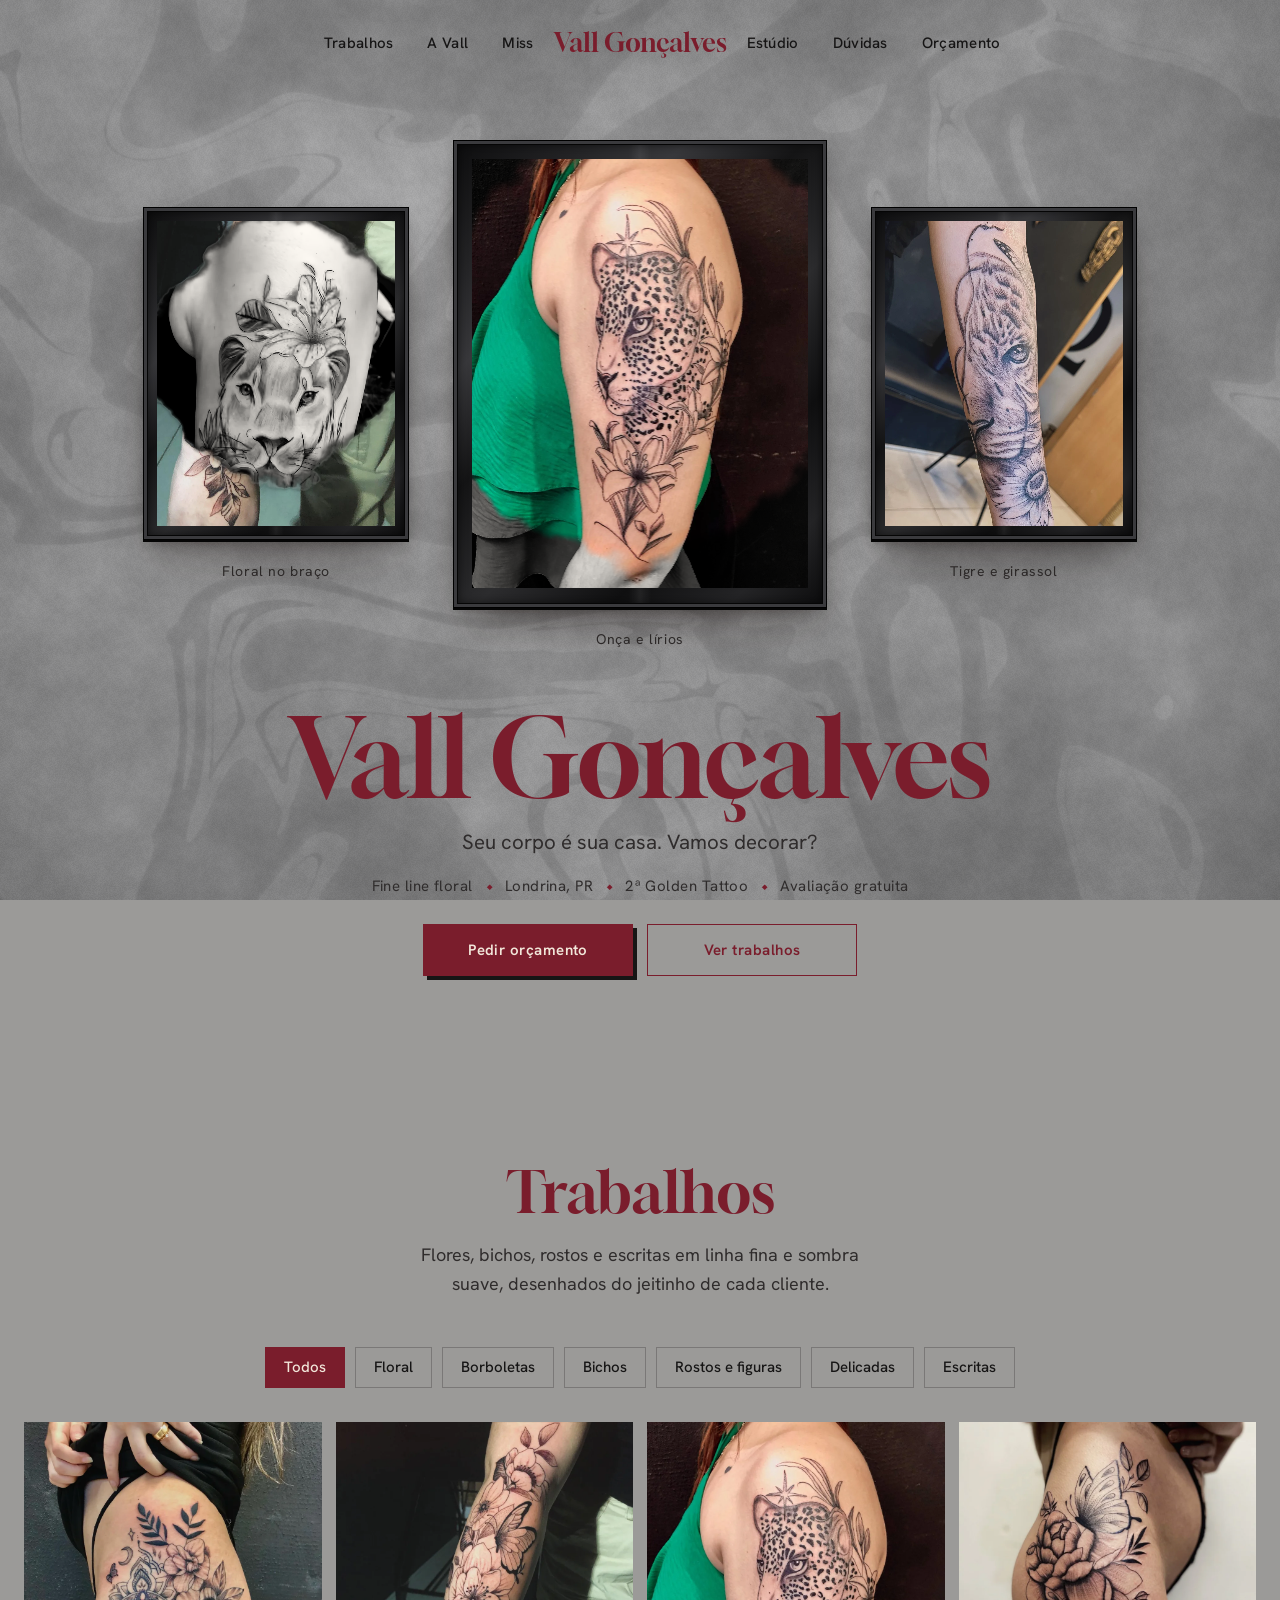
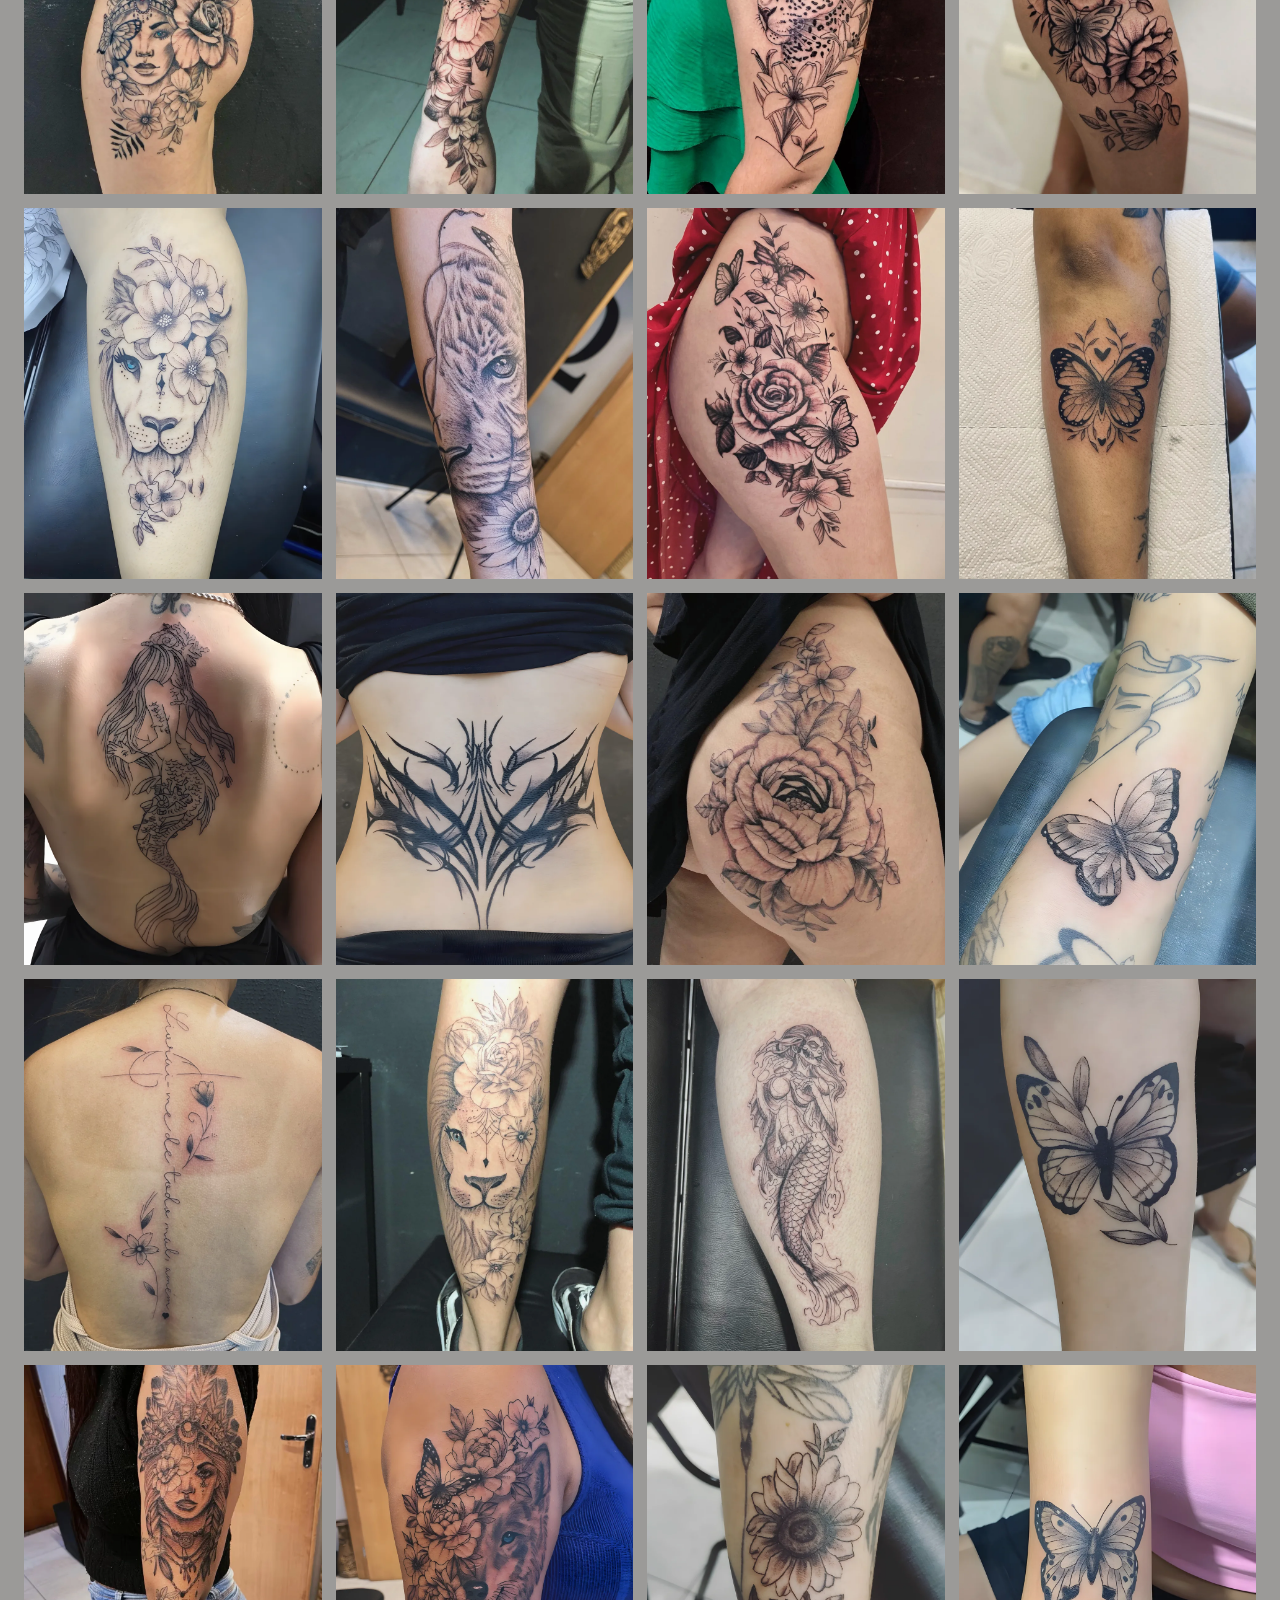
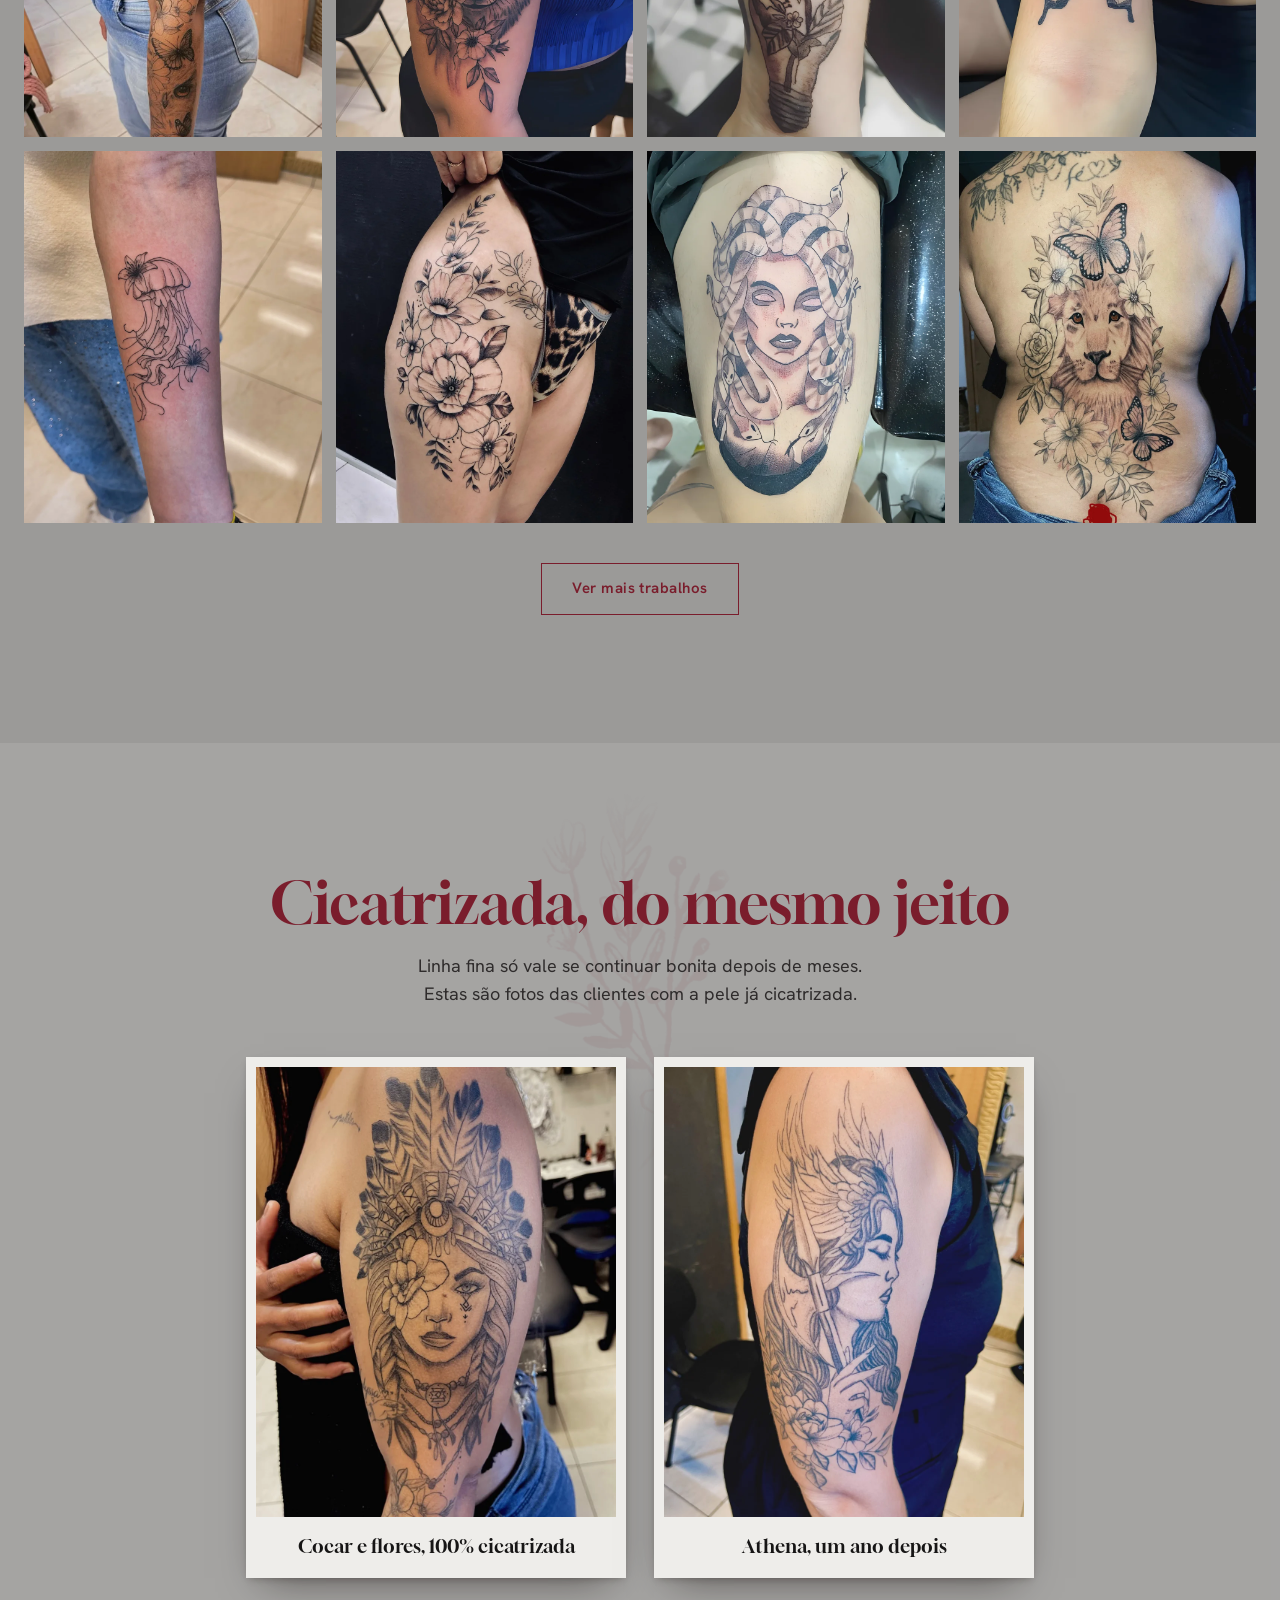
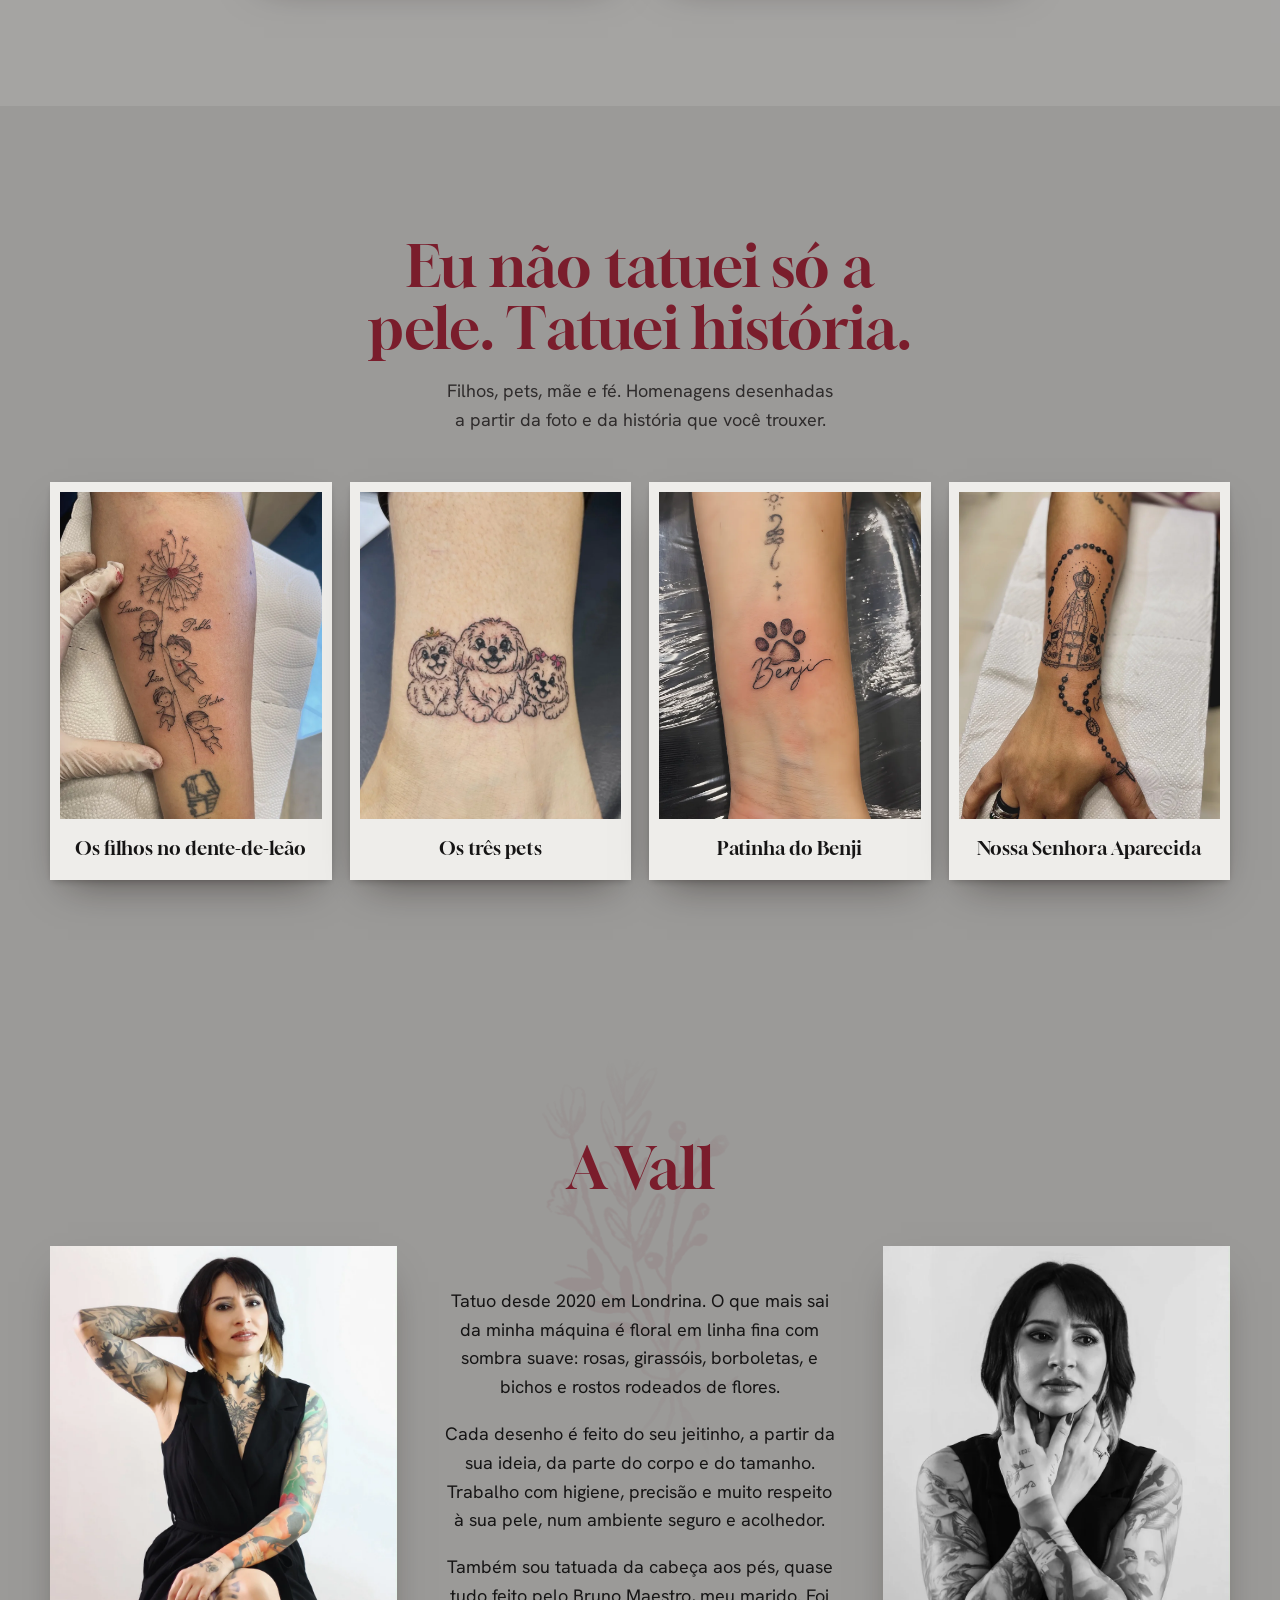
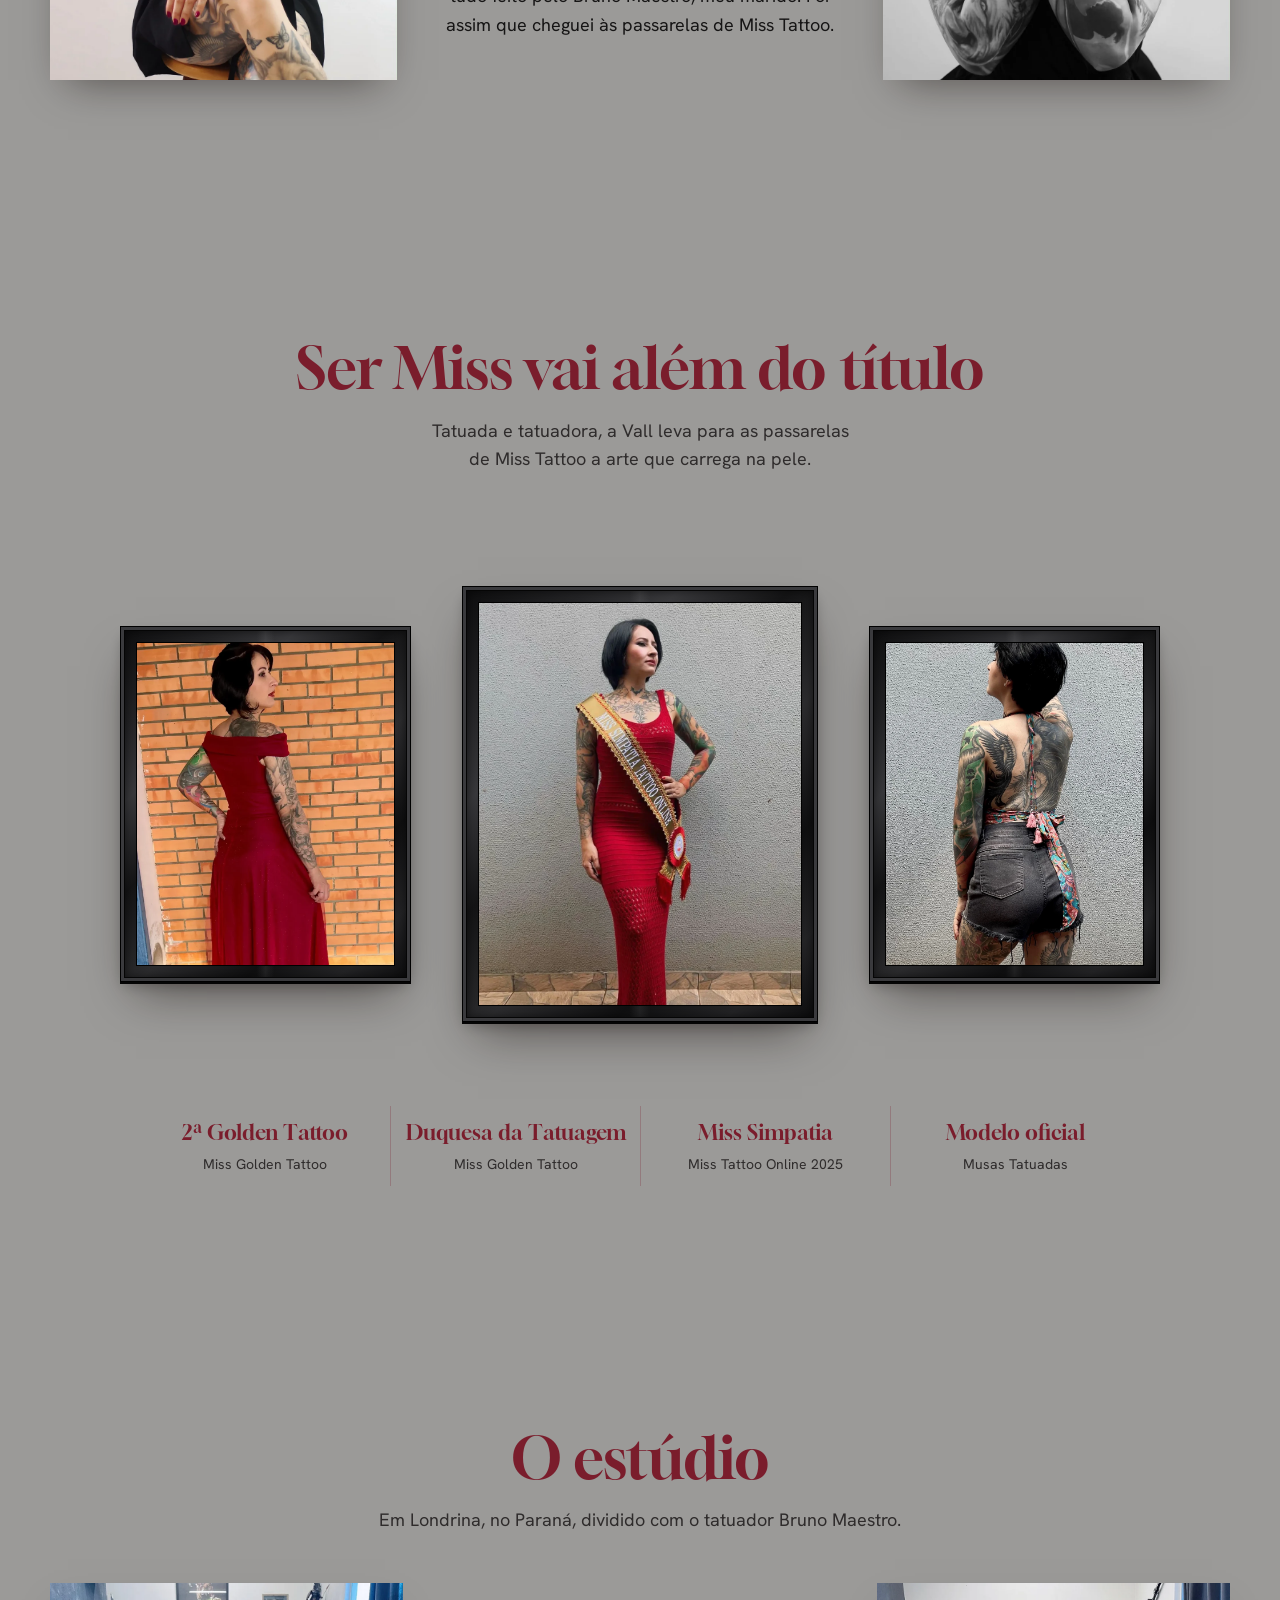
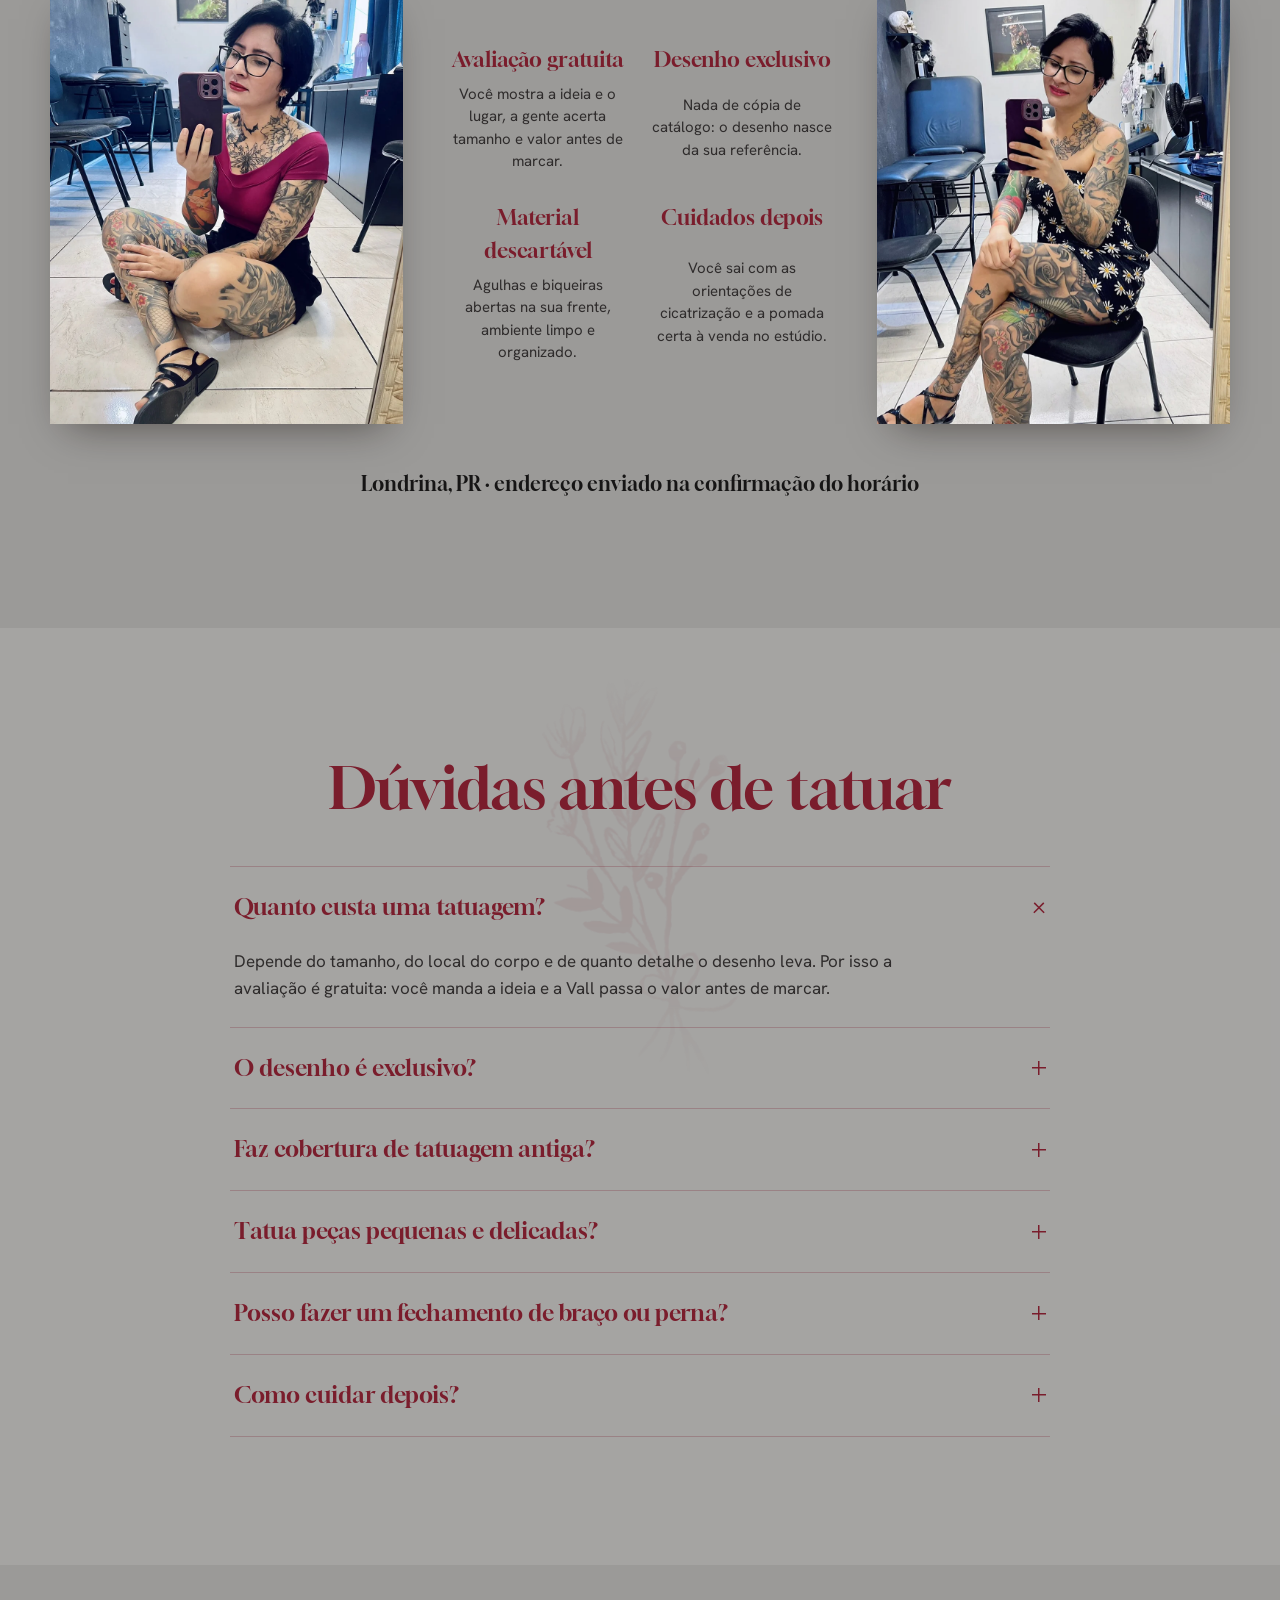
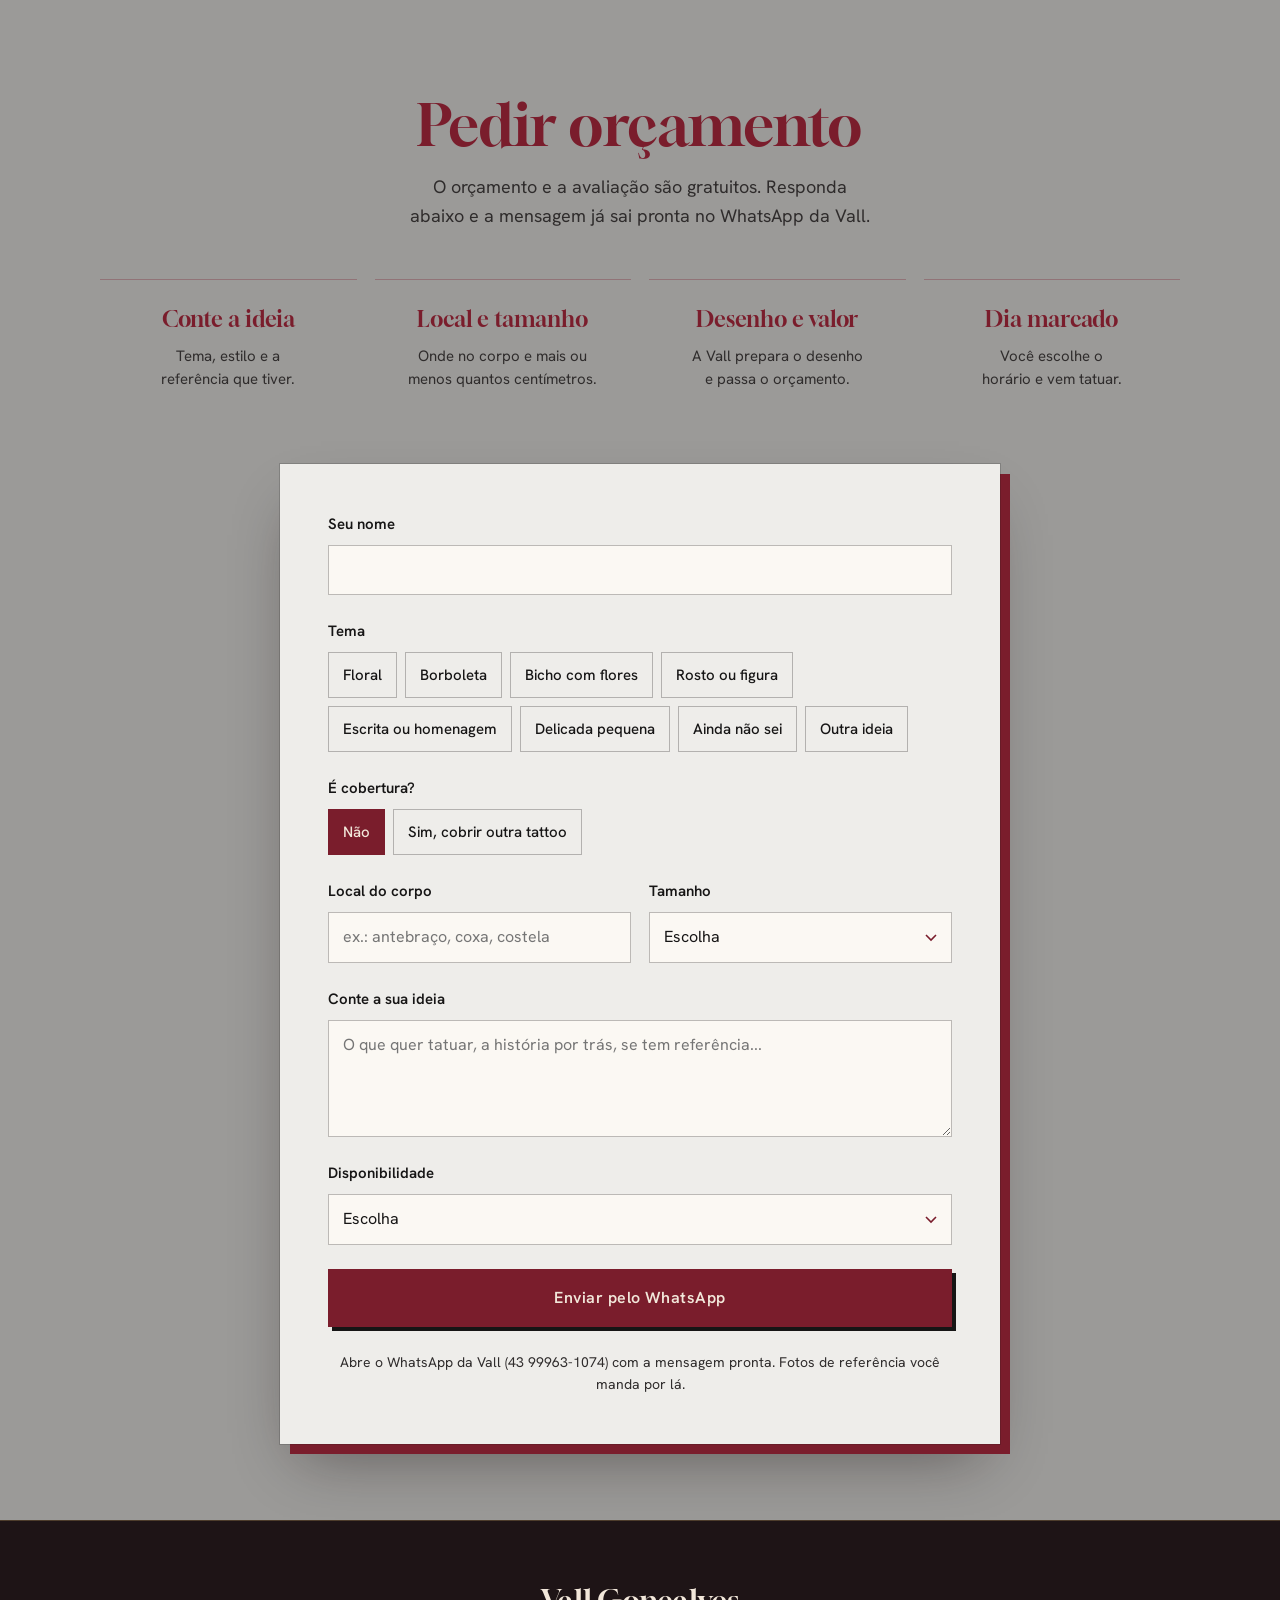
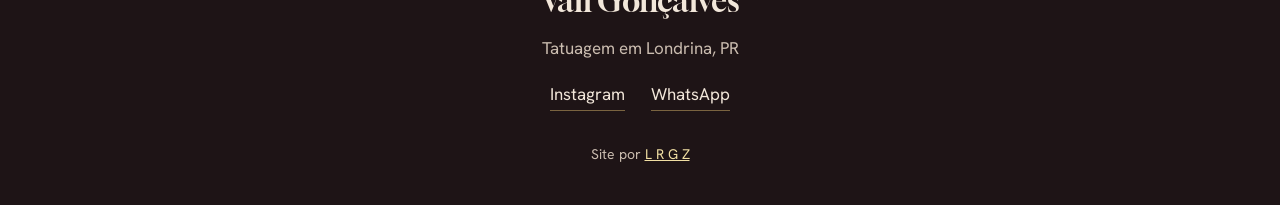
==== commit f1af32b4: "Fundo em cimento queimado cinza com o mármore por cima; molduras dos quadros em preto Co-Authored-By" ====
--- a/index.html
+++ b/index.html
@@ -10,14 +10,14 @@
 <meta property="og:description" content="Fine line floral, preto e cinza e homenagens em Londrina-PR.">
 <meta property="og:image" content="assets/og.jpg">
 <meta property="og:type" content="website">
-<meta name="theme-color" content="#F2ECE3">
+<meta name="theme-color" content="#9b9a98">
 <link rel="icon" href="assets/favicon.svg" type="image/svg+xml">
 <link rel="icon" href="assets/favicon-32.png" sizes="32x32">
 <link rel="apple-touch-icon" href="assets/icon-180.png">
 <link rel="preload" href="assets/fonts/gloock.woff2" as="font" type="font/woff2" crossorigin>
 <link rel="preload" href="assets/fonts/hanken.woff2" as="font" type="font/woff2" crossorigin>
 <link rel="preload" href="assets/quadros/mulher.webp?v=1" as="image">
-<link rel="stylesheet" href="assets/site.css?v=10">
+<link rel="stylesheet" href="assets/site.css?v=11">
 </head>
 <body>
 <canvas class="fundo" id="fundo" aria-hidden="true"></canvas>
@@ -284,7 +284,7 @@
 <script src="assets/pecas.js?v=1"></script>
 <script>window.QV_NOMES={mulher:"Rosto e flores",onca:"Onça e lírios",rosas:"Flores com borboletas",floral:"Floral no braço",leoa:"Leoa e filhotes",lobo:"Lobo e flores",tigre:"Tigre e girassol",leao:"Leão com flores","leao-costas":"Leão nas costas"}</script>
 <script src="assets/quadros.js?v=1"></script>
-<script src="assets/fundo.js?v=4"></script>
+<script src="assets/fundo.js?v=5"></script>
 <script src="assets/main.js?v=3"></script>
 </body>
 </html>
--- a/assets/site.css
+++ b/assets/site.css
@@ -3,18 +3,18 @@
 @font-face{font-family:"Hanken Grotesk";src:url(fonts/hanken.woff2) format("woff2");font-weight:100 900;font-display:swap}
 
 :root{
-  --papel:#F2ECE3; --papel2:#EAE2D6; --tinta:#1B1716; --tinta2:#4a403c;
+  --papel:#EEEDEA; --papel2:#DEDDDA; --cimento:#9b9a98; --tinta:#161515; --tinta2:#2f2c2c;
   --vinho:#7A1D2C; --vinho2:#5E1421; --escuro:#1E1416; --creme:#F2E7DA;
   --ouro1:#8a6a2c; --ouro2:#d6b46a; --ouro3:#f1dfa3;
   --ease:cubic-bezier(.16,.84,.32,1);
-  --ouro-grad:linear-gradient(90deg,rgba(255,255,255,0) 0 47%,rgba(255,250,225,.35) 50%,rgba(255,255,255,0) 53%),linear-gradient(135deg,#8a6a2c 0%,#d6b46a 16%,#f1dfa3 28%,#b48a3e 42%,#e8cf8a 58%,#9a7533 74%,#d6b46a 88%,#8a6a2c 100%);
-  --ouro-sombra:inset 0 0 0 1px #5c4318,inset 0 0 0 4px #c9a456,inset 0 0 0 5px #6d5020,inset 0 0 10px 5px rgba(80,56,18,.45),0 2px 0 #6d5020,0 24px 46px -16px rgba(20,12,10,.55),0 6px 14px -4px rgba(20,12,10,.3);
+  --ouro-grad:linear-gradient(90deg,rgba(255,255,255,0) 0 47%,rgba(255,255,255,.07) 50%,rgba(255,255,255,0) 53%),linear-gradient(135deg,#0c0c0d 0%,#232325 16%,#38383b 28%,#141415 42%,#2c2c2e 58%,#0f0f10 74%,#242426 88%,#0b0b0c 100%);
+  --ouro-sombra:inset 0 0 0 1px #000,inset 0 0 0 4px #3a3a3d,inset 0 0 0 5px #050505,inset 0 0 10px 5px rgba(0,0,0,.55),0 2px 0 #050505,0 24px 46px -16px rgba(20,12,10,.55),0 6px 14px -4px rgba(20,12,10,.3);
   --serif:"Gloock",Georgia,serif; --sans:"Hanken Grotesk",system-ui,sans-serif;
 }
 *,*::before,*::after{box-sizing:border-box}
 [hidden]{display:none!important}
 html{scroll-behavior:smooth;-webkit-text-size-adjust:100%}
-body{margin:0;background:url(img/grao.png),var(--papel);color:var(--tinta);font:400 17px/1.6 var(--sans);overflow-x:hidden}
+body{margin:0;background:var(--cimento);color:var(--tinta);font:400 17px/1.6 var(--sans);overflow-x:hidden}
 img{display:block;max-width:100%;height:auto}
 a{color:inherit}
 h1,h2,h3{font-family:var(--serif);font-weight:400;margin:0;line-height:1.08}
@@ -34,8 +34,8 @@
 .btn{display:inline-flex;align-items:center;justify-content:center;min-height:52px;padding:0 30px;border:1.5px solid var(--vinho);background:transparent;color:var(--vinho);font:600 15px/1 var(--sans);letter-spacing:.03em;text-decoration:none;cursor:pointer;border-radius:0;transition:background-color .3s var(--ease),color .3s var(--ease),transform .3s var(--ease),box-shadow .3s var(--ease)}
 .btn:hover{background:var(--vinho);color:var(--creme)}
 .btn:active{transform:translateY(1px) scale(.985)}
-.btn-cheio{background:var(--vinho);color:var(--creme);box-shadow:4px 4px 0 var(--ouro2)}
-.btn-cheio:hover{background:var(--vinho2);box-shadow:2px 2px 0 var(--ouro2)}
+.btn-cheio{background:var(--vinho);color:var(--creme);box-shadow:4px 4px 0 var(--tinta)}
+.btn-cheio:hover{background:var(--vinho2);box-shadow:2px 2px 0 var(--tinta)}
 .btn:focus-visible,a:focus-visible,button:focus-visible{outline:2px solid var(--ouro1);outline-offset:3px}
 
 /* ORNAMENTOS (traço da própria Vall) */
@@ -61,7 +61,7 @@
   background:var(--ouro-grad);box-shadow:var(--ouro-sombra);
   opacity:0;animation:sobe .8s var(--ease) .05s forwards;
 }
-.quadro-pp{position:relative;height:100%;background:#f6f1e9;box-shadow:inset 0 0 0 1px #6d5020,inset 0 2px 8px rgba(60,40,10,.35);overflow:hidden}
+.quadro-pp{position:relative;height:100%;background:#efeeeb;box-shadow:inset 0 0 0 1px #000,inset 0 2px 8px rgba(0,0,0,.4);overflow:hidden}
 .quadro-pp::before{content:"";position:absolute;inset:0;background:url(img/grao.png);opacity:.35;pointer-events:none}
 .quadro-pp img,.quadro-pp canvas{position:absolute;inset:0;width:100%;height:100%;display:block;object-fit:cover}
 .quadro-pp canvas{opacity:0;transition:opacity .4s var(--ease)}
@@ -79,7 +79,7 @@
 .fundo{position:fixed;left:0;top:0;width:100%;height:100lvh;z-index:0;pointer-events:none;display:block;opacity:0;transition:opacity 1.6s var(--ease)}
 .fundo.pronto{opacity:1}
 .parede{position:relative}
-.sec-papel2{background:rgba(226,215,200,.42)}
+.sec-papel2{background:rgba(255,255,255,.1)}
 .parede-hero{align-self:stretch;padding:clamp(34px,6svh,64px) 0 26px}
 
 /* SEÇÕES */
@@ -138,7 +138,7 @@
 .galeria{display:grid;grid-template-columns:1fr 1.22fr 1fr;align-items:center;gap:clamp(22px,4vw,56px);max-width:1040px;margin:0 auto}
 .qd{margin:0}
 .qd-moldura{padding:clamp(10px,1.4vw,17px);background:var(--ouro-grad);box-shadow:var(--ouro-sombra)}
-.qd-moldura img{width:100%;aspect-ratio:4/5;object-fit:cover;box-shadow:inset 0 0 0 1px #6d5020;outline:1px solid #6d5020;-webkit-user-drag:none}
+.qd-moldura img{width:100%;aspect-ratio:4/5;object-fit:cover;box-shadow:inset 0 0 0 1px #000;outline:1px solid #000;-webkit-user-drag:none}
 .sec-miss .titulos{margin-top:20px}
 
 /* DÚVIDAS */
